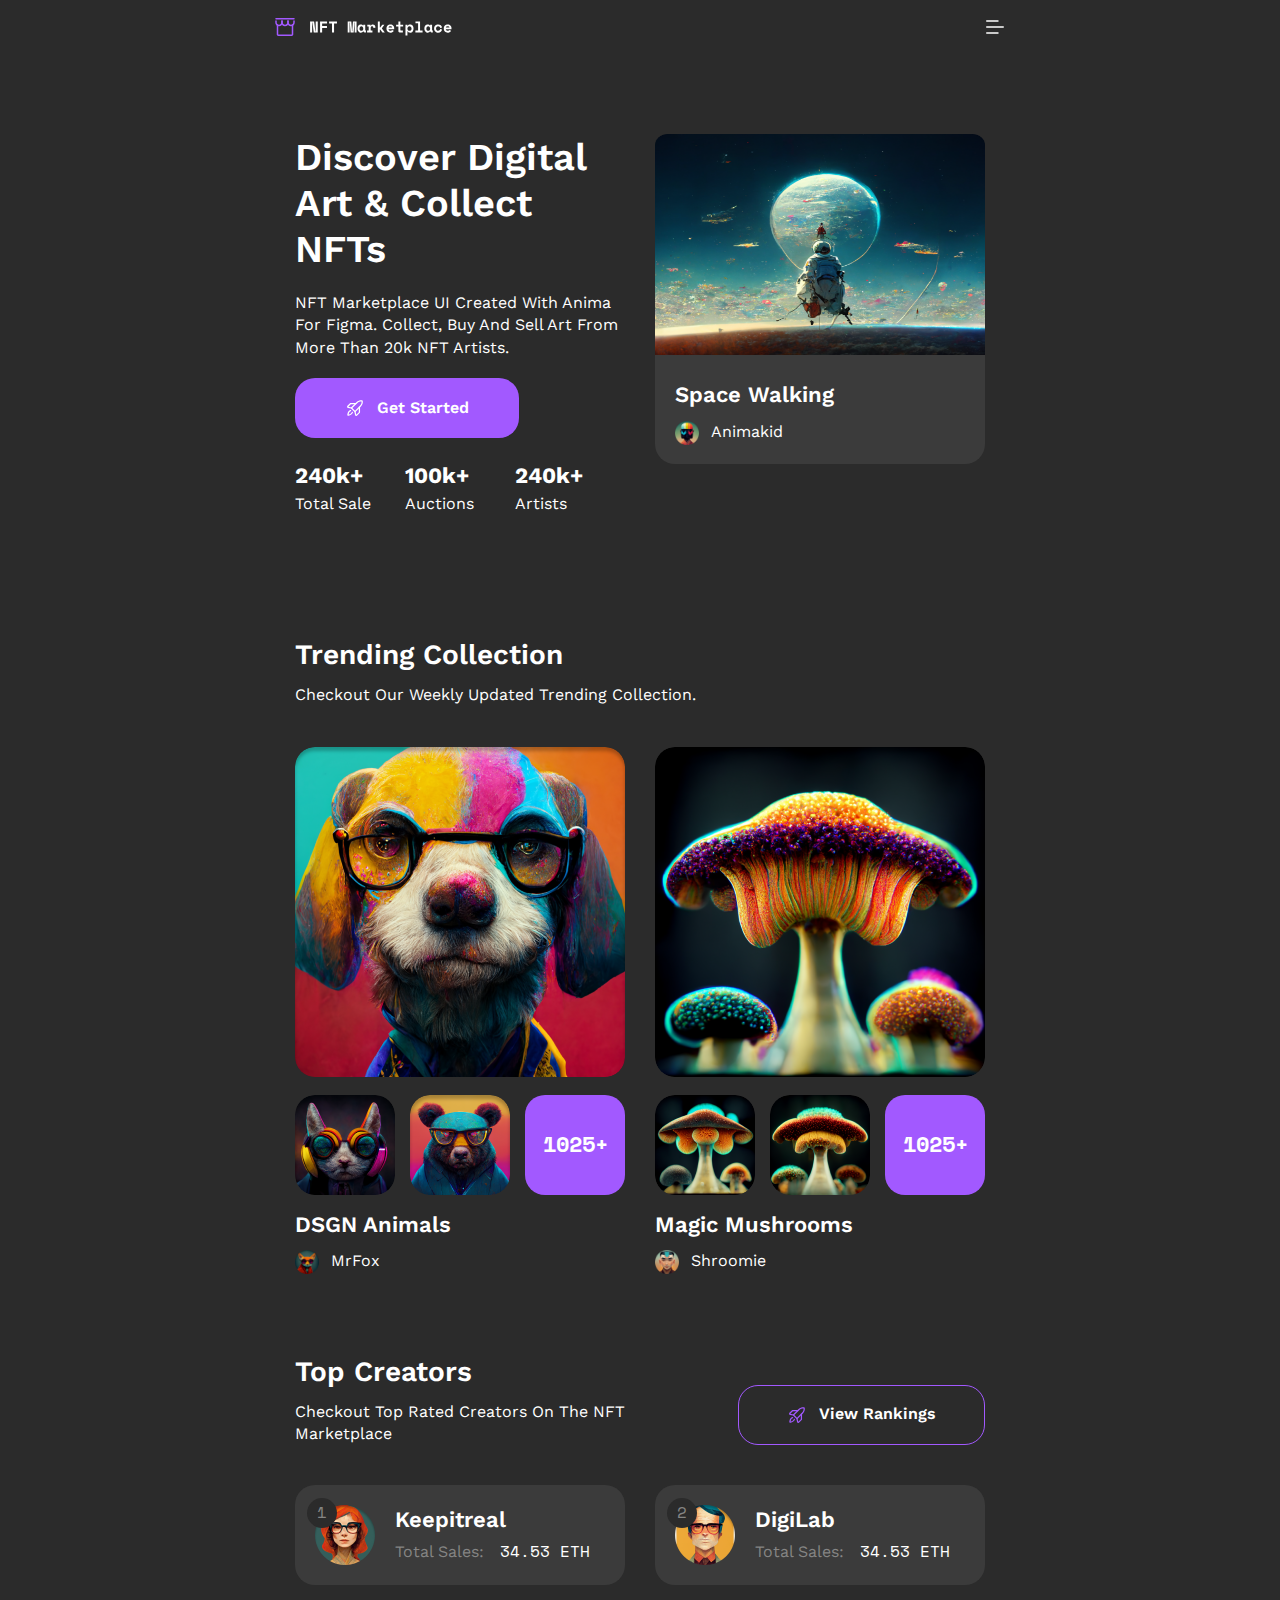
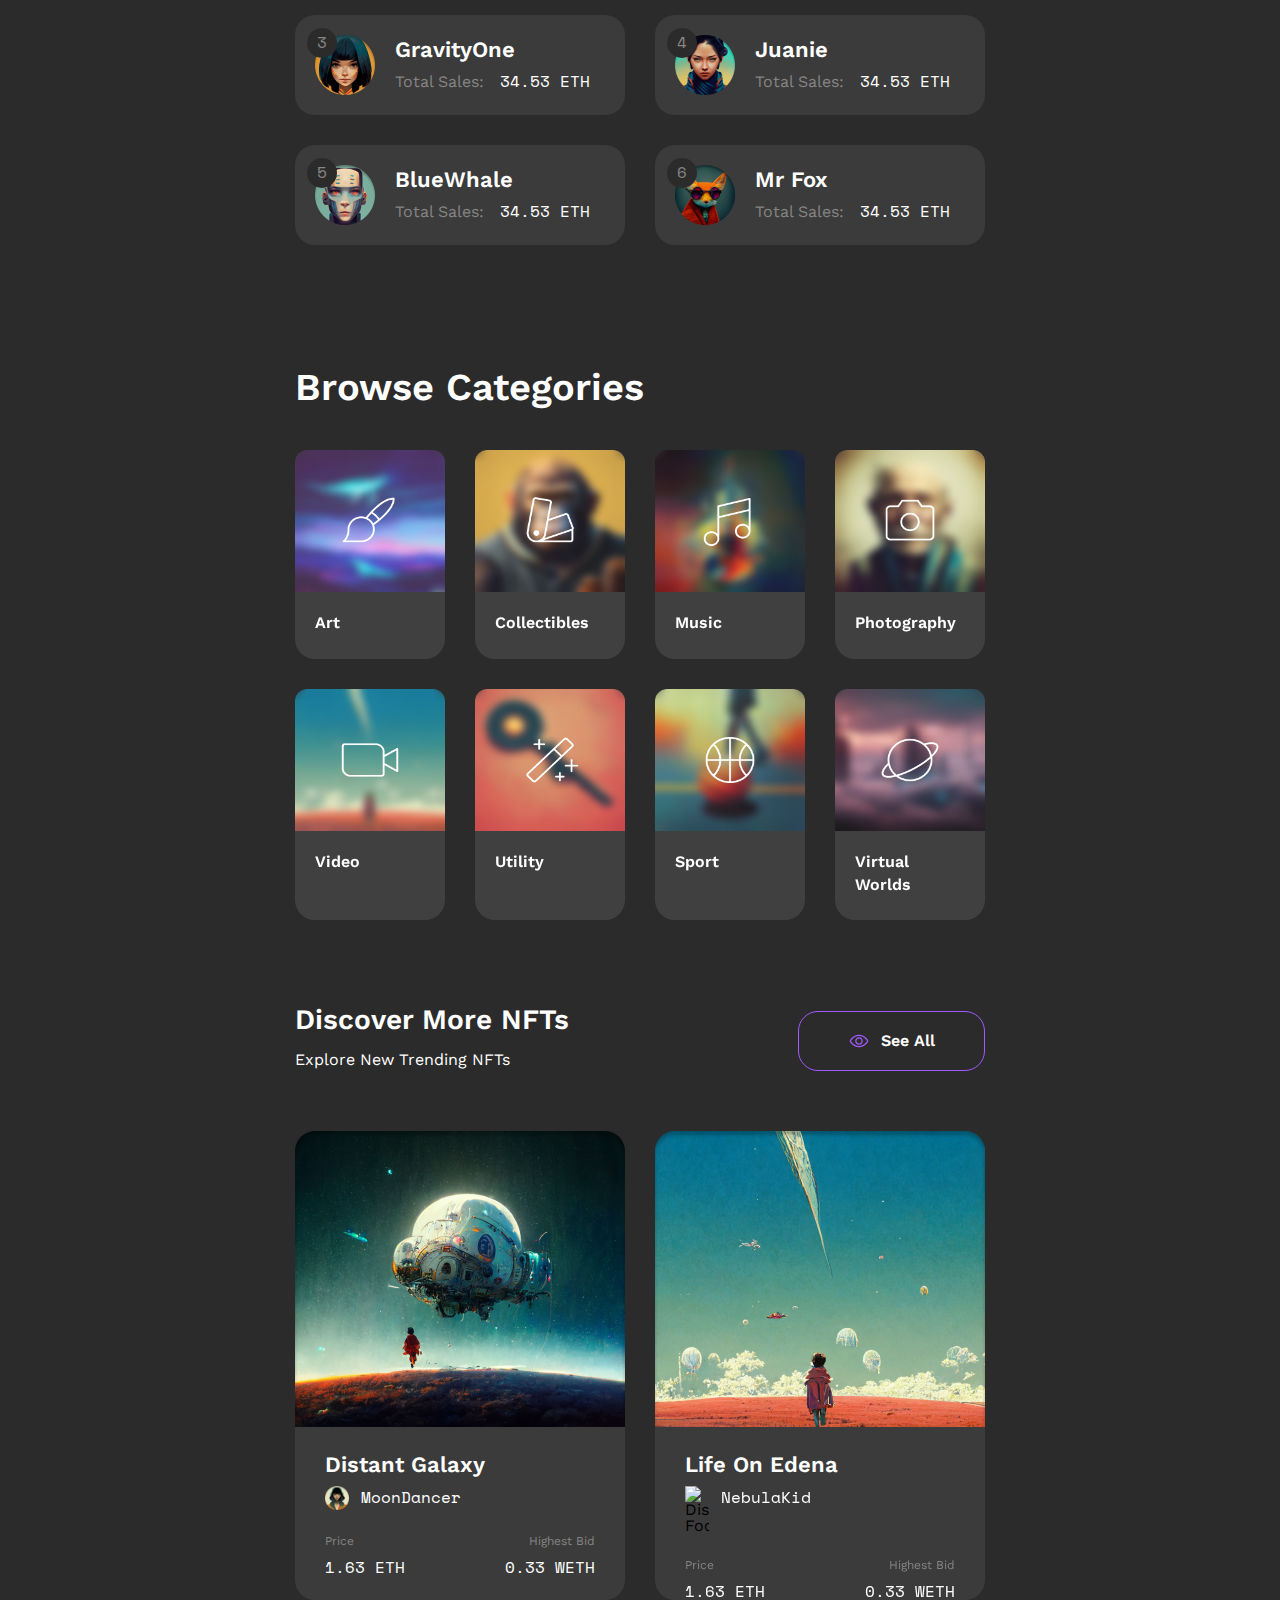
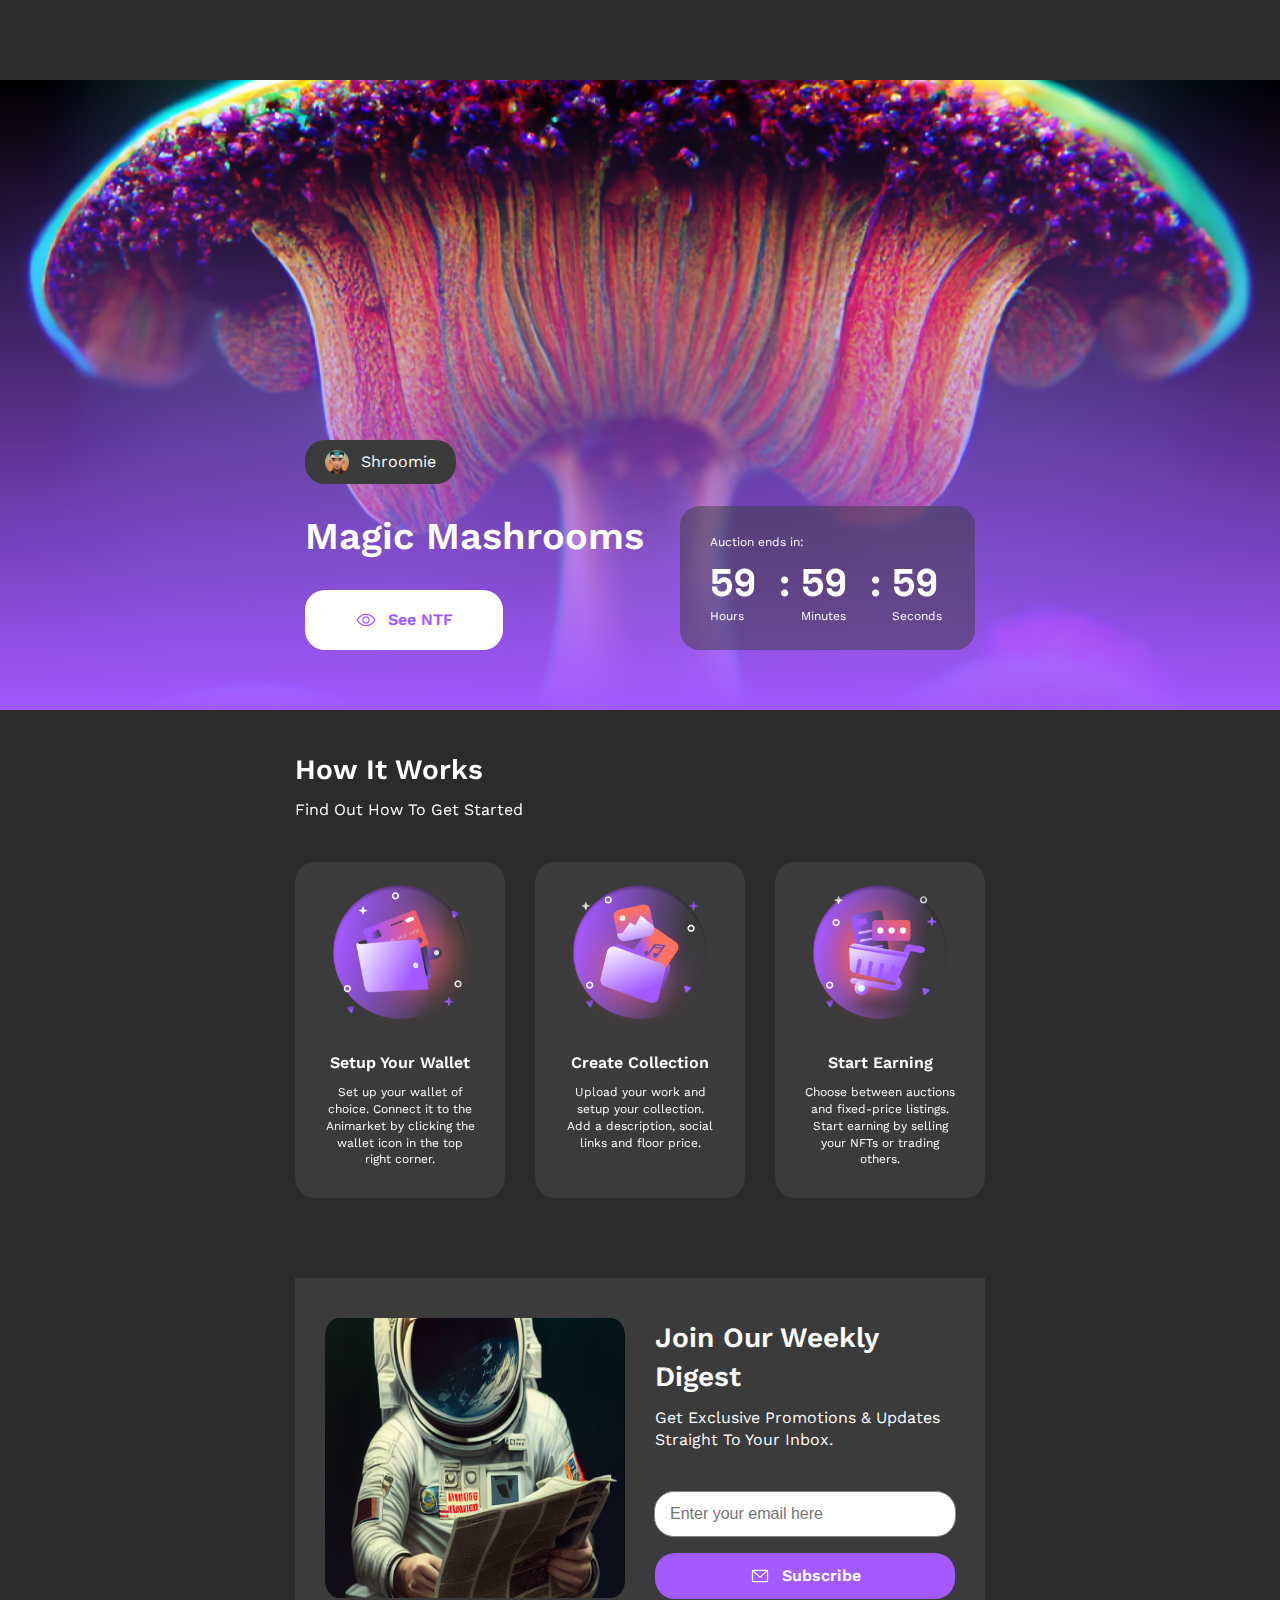
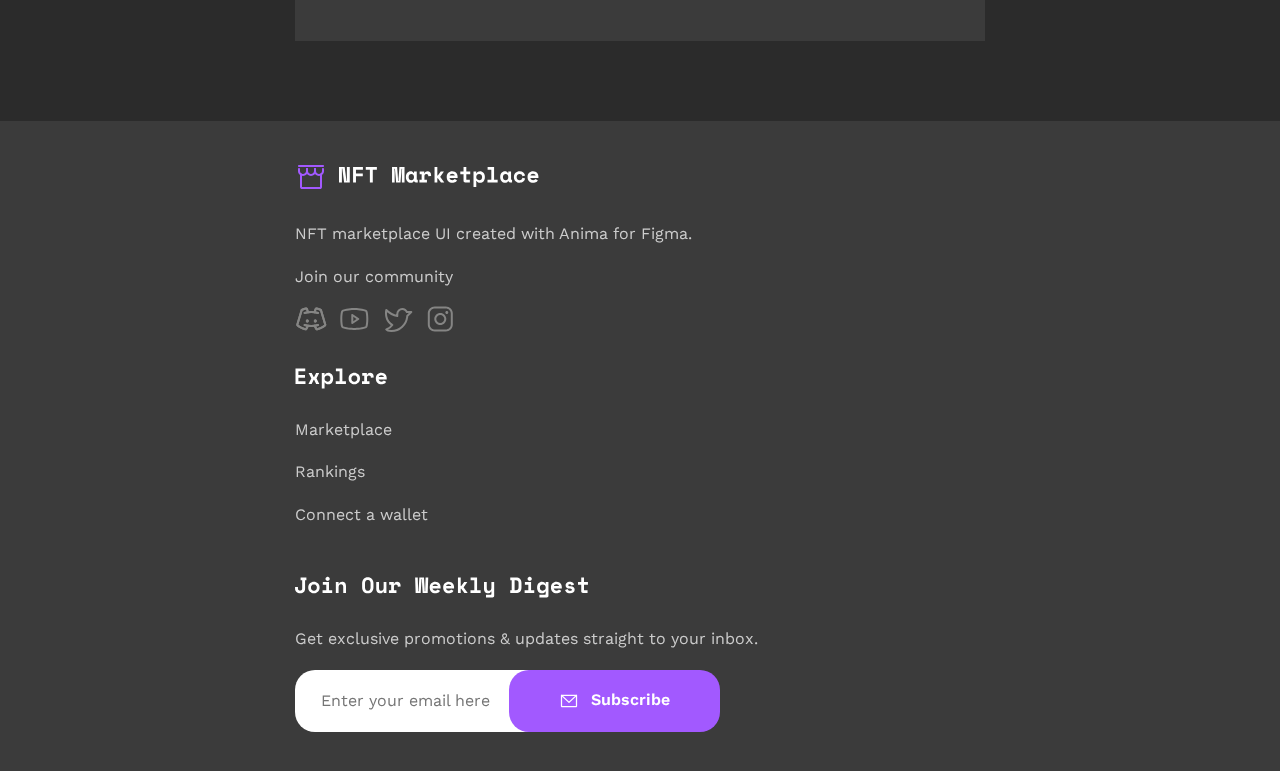
==== index.html @ 59a6b204 "add join section toast" ====
<!DOCTYPE html>
<html lang="en">
  <head>
    <meta charset="UTF-8" />
    <meta http-equiv="X-UA-Compatible" content="IE=edge" />
    <meta name="viewport" content="width=device-width, initial-scale=1.0" />
    <link rel="preconnect" href="https://fonts.googleapis.com" />
    <link rel="preconnect" href="https://fonts.gstatic.com" crossorigin />
    <link
      href="https://fonts.googleapis.com/css2?family=Space+Mono:ital,wght@0,400;0,700;1,400;1,700&family=Work+Sans:ital,wght@0,100;0,200;0,300;0,400;0,500;0,600;0,700;0,800;0,900;1,100;1,200;1,300;1,400;1,500;1,600;1,700;1,800;1,900&display=swap"
      rel="stylesheet"
    />
    <link rel="stylesheet" href="./css/style.css" />
    <title>Document</title>
  </head>
  <body>
    <header class="navbar">
      <div class="container navbar_container">
        <div class="navbar_left">
          <img
            src="./assests/icons/navbar_logo.svg"
            class="navbar_logo"
            alt="Navbar Logo"
          />
          <img
            src="./assests/icons/navbar_logo_words.svg"
            alt="Navbar Logo Words"
            class="navbar_logo_words"
          />
        </div>
        <div class="navbar_right">
          <a href="./marketplace.html">Marketplace</a>
          <a href="./rankings.html">Rankings</a>
          <a href="#">Connect a wallet</a>
          <button class="filled_button" id="registerButton">
            <img
              src="./assests/icons/navbar_button_icon.svg"
              alt="Navbar Button Icon"
            />
            Sign Up
          </button>
          <img
            src="./assests/icons/hamburger_menu.svg"
            alt="Hamburger Menu"
            id="hamburgerMenu"
          />
        </div>
        <div class="sidebar">
          <div class="link_sidebar">
            <img
              src="./assests/icons/sidebar_icons/delete.svg"
              alt="Delete"
              id="deleteImage"
            />
            <a href="./marketplace.html">
              <img
                src="./assests/icons/sidebar_icons/marketplace.svg"
                alt="Sidebar icon"
              />
              <span>Marketplace</span></a
            >
            <a href="./rankings.html">
              <img
                src="./assests/icons/sidebar_icons/rankings.svg"
                alt="Sidebar icon"
              />
              <span>Rankings</span></a
            >
            <a href="#">
              <img
                src="./assests/icons/sidebar_icons/wallet.svg"
                alt="Sidebar icon"
              />
              <span>Connect a wallet</span></a
            >
            <img
              class="lastimage"
              src="./assests/icons/sidebar_icons/button.svg"
              alt="Button icon"
              id="registerPageImage"
            />
            <button class="filled_button" id="registerButton">
              <img
                src="./assests/icons/navbar_button_icon.svg"
                alt="Navbar Button Icon"
              />
              Sign Up
            </button>
          </div>
        </div>
      </div>
    </header>
    <section class="info">
      <div class="container info_container">
        <div class="info_left">
          <h1>Discover digital art & Collect NFTs</h1>
          <p>
            NFT marketplace UI created with Anima for Figma. Collect, buy and
            sell art from more than 20k NFT artists.
          </p>
          <button class="filled_button">
            <img
              src="./assests/icons/info_button_icon.svg"
              alt="Info Button Icon"
            />
            Get Started
          </button>
          <div class="ratings">
            <div class="rating">
              <h4>240k+</h4>
              <p>Total Sale</p>
            </div>
            <div class="rating">
              <h4>100k+</h4>
              <p>Auctions</p>
            </div>
            <div class="rating">
              <h4>240k+</h4>
              <p>Artists</p>
            </div>
          </div>
        </div>
        <div class="info_right">
          <img src="./assests/images/info_image.png" alt="Info image" />
          <div class="blur">
            <h5>Space Walking</h5>
            <div class="blur_words">
              <img
                src="./assests/images/avatars/Avatar14.png"
                style="width: 24px"
                alt="Info Blur Image"
              />
              <p>Animakid</p>
            </div>
          </div>
        </div>
        <div class="info_mobile_media">
          <h1>Discover digital art & Collect NFTs</h1>
          <p>
            NFT marketplace UI created with Anima for Figma. Collect, buy and
            sell art from more than 20k NFT artists.
          </p>
          <div class="info_picture">
            <img src="./assests/images/info_image.png" alt="Info image" />
            <div class="blur_mobile">
              <h5>Space Walking</h5>
              <div class="blur_mobile_words">
                <img
                  src="./assests/icons/info_icon.svg"
                  alt="Info Blur Image"
                />
                <p>Animakid</p>
              </div>
            </div>
          </div>
          <button>
            <img
              src="./assests/icons/info_button_icon.svg"
              alt="Info Button Icon"
            />
            Get Started
          </button>
          <div class="ratings">
            <div class="rating" style="margin-right: 30px">
              <h4>240k+</h4>
              <p>Total Sale</p>
            </div>
            <div class="rating" style="margin-right: 30px">
              <h4>100k+</h4>
              <p>Auctions</p>
            </div>
            <div class="rating">
              <h4>240k+</h4>
              <p>Artists</p>
            </div>
          </div>
        </div>
      </div>
    </section>
    <section class="collection">
      <div class="container collection_container">
        <h3>Trending Collection</h3>
        <p>Checkout our weekly updated trending collection.</p>
        <div class="cards">
          <div class="card">
            <img
              src="./assests/images/collection/dog_main.png"
              alt="Collection Dog"
            />
            <div class="images">
              <img
                src="./assests/images/collection/mouse.png"
                alt="Collection Mouse"
              />
              <img
                src="./assests/images/collection/bear.png"
                alt="Collection Bear"
              />
              <div class="number"><h5>1025+</h5></div>
            </div>
            <h5>DSGN Animals</h5>
            <div class="collection_footer">
              <img
                src="./assests/images/avatars/Avatar6.png"
                alt="Collection Footer Image"
              />
              <p>MrFox</p>
            </div>
          </div>
          <div class="card hide">
            <img
              src="./assests/images/collection/mushroom_main.png"
              alt="Collection Mushroom"
            />
            <div class="images">
              <img
                src="./assests/images/collection/mushroom_left.png"
                alt="Mushroom Left"
              />
              <img
                src="./assests/images/collection/mushroom_right.png"
                alt="Mushroom Right"
              />
              <div class="number"><h5>1025+</h5></div>
            </div>
            <h5>Magic Mushrooms</h5>
            <div class="collection_footer">
              <img
                src="./assests/images/avatars/Avatar7.png"
                alt="Collection Footer Image"
              />
              <p>Shroomie</p>
            </div>
          </div>
          <div class="card hidden">
            <img
              src="./assests/images/collection/robot_main.png"
              alt="Collection Robot"
            />
            <div class="images">
              <img
                src="./assests/images/collection/robot_left.png"
                alt="Collection Robot"
              />
              <img
                src="./assests/images/collection/robot_right.png"
                alt="Collection Robot"
              />
              <div class="number"><h5>1025+</h5></div>
            </div>
            <h5>Disco Machines</h5>
            <div class="collection_footer">
              <img
                src="./assests/images/avatars/avatar12.png"
                alt="Collection Footer Image"
              />
              <p>BeKind2Robots</p>
            </div>
          </div>
        </div>
      </div>
    </section>
    <section class="creators">
      <div class="container creators_container">
        <div class="left_right">
          <div class="creators_left">
            <h3>Top creators</h3>
            <p>Checkout Top Rated Creators on the NFT Marketplace</p>
          </div>
          <div class="creators_right">
            <button class="empty_button" id="rankingButton">
              <img
                src="./assests/icons/creators_button.svg"
                alt="Creators Button"
              />
              View Rankings
            </button>
          </div>
        </div>
        <div class="creator_cards hidden">
          <div class="creator_card">
            <div class="creator_card_top">
              <div class="creator_number"><span>1</span></div>
              <img src="./assests/images/avatars/Avatar1.png" alt="Creator" />
            </div>
            <div class="creator_card_bottom">
              <h5>Keepitreal</h5>
              <p><span>Total Sales:</span>34.53 ETH</p>
            </div>
          </div>
          <div class="creator_card">
            <div class="creator_card_top">
              <div class="creator_number"><span>2</span></div>
              <img src="./assests/images/avatars/Avatar2.png" alt="Creator" />
            </div>
            <div class="creator_card_bottom">
              <h5>DigiLab</h5>
              <p><span>Total Sales:</span>34.53 ETH</p>
            </div>
          </div>
          <div class="creator_card">
            <div class="creator_card_top">
              <div class="creator_number"><span>3</span></div>
              <img src="./assests/images/avatars/Avatar3.png" alt="Creator" />
            </div>
            <div class="creator_card_bottom">
              <h5>GravityOne</h5>
              <p><span>Total Sales:</span>34.53 ETH</p>
            </div>
          </div>
          <div class="creator_card">
            <div class="creator_card_top">
              <div class="creator_number"><span>4</span></div>
              <img src="./assests/images/avatars/Avatar4.png" alt="Creator" />
            </div>
            <div class="creator_card_bottom">
              <h5>Juanie</h5>
              <p><span>Total Sales:</span>34.53 ETH</p>
            </div>
          </div>
          <div class="creator_card">
            <div class="creator_card_top">
              <div class="creator_number"><span>5</span></div>
              <img src="./assests/images/avatars/Avatar5.png" alt="Creator" />
            </div>
            <div class="creator_card_bottom">
              <h5>BlueWhale</h5>
              <p><span>Total Sales:</span>34.53 ETH</p>
            </div>
          </div>
          <div class="creator_card">
            <div class="creator_card_top">
              <div class="creator_number"><span>6</span></div>
              <img src="./assests/images/avatars/Avatar6.png" alt="Creator" />
            </div>
            <div class="creator_card_bottom">
              <h5>Mr Fox</h5>
              <p><span>Total Sales:</span>34.53 ETH</p>
            </div>
          </div>
          <div class="creator_card">
            <div class="creator_card_top">
              <div class="creator_number"><span>7</span></div>
              <img src="./assests/images/avatars/Avatar7.png" alt="Creator" />
            </div>
            <div class="creator_card_bottom">
              <h5>Shroomie</h5>
              <p><span>Total Sales:</span>34.53 ETH</p>
            </div>
          </div>
          <div class="creator_card">
            <div class="creator_card_top">
              <div class="creator_number"><span>8</span></div>
              <img src="./assests/images/avatars/Avatar8.png" alt="Creator" />
            </div>
            <div class="creator_card_bottom">
              <h5>Robotica</h5>
              <p><span>Total Sales:</span>34.53 ETH</p>
            </div>
          </div>
          <div class="creator_card">
            <div class="creator_card_top">
              <div class="creator_number"><span>9</span></div>
              <img src="./assests/images/avatars/Avatar9.png" alt="Creator" />
            </div>
            <div class="creator_card_bottom">
              <h5>RustyRobot</h5>
              <p><span>Total Sales:</span>34.53 ETH</p>
            </div>
          </div>
          <div class="creator_card">
            <div class="creator_card_top">
              <div class="creator_number"><span class="add">10</span></div>
              <img src="./assests/images/avatars/Avatar14.png" alt="Creator" />
            </div>
            <div class="creator_card_bottom">
              <h5>AnimaKid</h5>
              <p><span>Total Sales:</span>34.53 ETH</p>
            </div>
          </div>
          <div class="creator_card">
            <div class="creator_card_top">
              <div class="creator_number"><span class="add">11</span></div>
              <img src="./assests/images/avatars/Avatar15.png" alt="Creator" />
            </div>
            <div class="creator_card_bottom">
              <h5>Dotgu</h5>
              <p><span>Total Sales:</span>34.53 ETH</p>
            </div>
          </div>
          <div class="creator_card">
            <div class="creator_card_top">
              <div class="creator_number"><span class="add">12</span></div>
              <img src="./assests/images/avatars/Avatar17.png" alt="Creator" />
            </div>
            <div class="creator_card_bottom">
              <h5>Ghiblier</h5>
              <p><span>Total Sales:</span>34.53 ETH</p>
            </div>
          </div>
        </div>
        <div class="creator_cards_media">
          <div class="creator_card_media">
            <div class="creator_card_left_media">
              <div class="creator_number"><span>1</span></div>
              <img src="./assests/images/avatars/Avatar1.png" alt="Creator" />
            </div>
            <div class="creator_card_right_media">
              <h5>Keepitreal</h5>
              <p><span>Total Sales:</span>34.53 ETH</p>
            </div>
          </div>
          <div class="creator_card_media">
            <div class="creator_card_left_media">
              <div class="creator_number"><span>2</span></div>
              <img src="./assests/images/avatars/Avatar2.png" alt="Creator" />
            </div>
            <div class="creator_card_right_media">
              <h5>DigiLab</h5>
              <p><span>Total Sales:</span>34.53 ETH</p>
            </div>
          </div>
          <div class="creator_card_media">
            <div class="creator_card_left_media">
              <div class="creator_number"><span>3</span></div>
              <img src="./assests/images/avatars/Avatar3.png" alt="Creator" />
            </div>
            <div class="creator_card_right_media">
              <h5>GravityOne</h5>
              <p><span>Total Sales:</span>34.53 ETH</p>
            </div>
          </div>
          <div class="creator_card_media">
            <div class="creator_card_left_media">
              <div class="creator_number"><span>4</span></div>
              <img src="./assests/images/avatars/Avatar4.png" alt="Creator" />
            </div>
            <div class="creator_card_right_media">
              <h5>Juanie</h5>
              <p><span>Total Sales:</span>34.53 ETH</p>
            </div>
          </div>
          <div class="creator_card_media">
            <div class="creator_card_left_media">
              <div class="creator_number"><span>5</span></div>
              <img src="./assests/images/avatars/Avatar5.png" alt="Creator" />
            </div>
            <div class="creator_card_right_media">
              <h5>BlueWhale</h5>
              <p><span>Total Sales:</span>34.53 ETH</p>
            </div>
          </div>
          <div class="creator_card_media">
            <div class="creator_card_left_media">
              <div class="creator_number"><span>6</span></div>
              <img src="./assests/images/avatars/Avatar6.png" alt="Creator" />
            </div>
            <div class="creator_card_right_media">
              <h5>Mr Fox</h5>
              <p><span>Total Sales:</span>34.53 ETH</p>
            </div>
          </div>
        </div>
        <div class="mobile_button">
          <button>
            <img
              src="./assests/icons/creators_button.svg"
              alt="Creators Button"
            />
            View Rankings
          </button>
        </div>
      </div>
    </section>
    <section class="categories">
      <div class="container categories_container">
        <h3>Browse Categories</h3>
        <div class="categories_cards">
          <div class="categories_card top_card">
            <div class="categories_image">
              <img
                src="./assests/images/categories/art.png"
                alt="Categories Card"
              />
            </div>
            <div class="categories_footer">
              <span>Art</span>
            </div>
          </div>
          <div class="categories_card top_card">
            <div class="categories_image">
              <img
                src="./assests/images/categories/collectible.png"
                alt="Categories Card"
              />
            </div>
            <div class="categories_footer">
              <span>Collectibles</span>
            </div>
          </div>
          <div class="categories_card top_card">
            <div class="categories_image">
              <img
                src="./assests/images/categories/music.png"
                alt="Categories Card"
              />
            </div>
            <div class="categories_footer">
              <span>Music</span>
            </div>
          </div>
          <div class="categories_card top_card">
            <div class="categories_image">
              <img
                src="./assests/images/categories/camera.png"
                alt="Categories Card"
              />
            </div>
            <div class="categories_footer">
              <span>Photography</span>
            </div>
          </div>
          <div class="categories_card">
            <div class="categories_image">
              <img
                src="./assests/images/categories/video.png"
                alt="Categories Card"
              />
            </div>
            <div class="categories_footer">
              <span>Video</span>
            </div>
          </div>
          <div class="categories_card">
            <div class="categories_image">
              <img
                src="./assests/images/categories/utility.png"
                alt="Categories Card"
              />
            </div>
            <div class="categories_footer">
              <span>Utility</span>
            </div>
          </div>
          <div class="categories_card">
            <div class="categories_image">
              <img
                src="./assests/images/categories/sport.png"
                alt="Categories Card"
              />
            </div>
            <div class="categories_footer">
              <span>Sport</span>
            </div>
          </div>
          <div class="categories_card">
            <div class="categories_image">
              <img
                src="./assests/images/categories/virtual.png"
                alt="Categories Card"
              />
            </div>
            <div class="categories_footer">
              <span>Virtual Worlds</span>
            </div>
          </div>
        </div>
      </div>
    </section>
    <section class="discover">
      <div class="container discover_container">
        <div class="left_and_right">
          <div class="discover_left">
            <h3>Discover More NFTs</h3>
            <p>Explore new trending NFTs</p>
          </div>
          <div class="discover_right">
            <button class="empty_button" id="seeAllButton">
              <img
                src="./assests/icons/discover_button_icon.svg"
                alt="Discover Button Icon"
              />See All
            </button>
          </div>
        </div>
        <div class="discover_cards">
          <div class="discover_card">
            <div class="discover_top">
              <img
                src="./assests/images/discover/galaxy.png"
                alt="Discover First Image"
              />
            </div>
            <div class="discover_bottom">
              <h5>Distant Galaxy</h5>
              <div class="discover_footer">
                <img
                  src="./assests/images/avatars/avatar16.png"
                  alt="Discover Footer"
                />
                <p>MoonDancer</p>
              </div>
              <div class="discover_info">
                <div class="left_info">
                  <p>Price</p>
                  <p>1.63 ETH</p>
                </div>
                <div class="right_info">
                  <p>Highest Bid</p>
                  <p>0.33 wETH</p>
                </div>
              </div>
            </div>
          </div>
          <div class="discover_card">
            <div class="discover_top">
              <img
                src="./assests/images/discover/distance.png"
                alt="Discover First Image"
              />
            </div>
            <div class="discover_bottom">
              <h5>Life On Edena</h5>
              <div class="discover_footer">
                <img
                  src="./assests/images/avatars/avatar10.png"
                  alt="Discover Footer"
                />
                <p>NebulaKid</p>
              </div>
              <div class="discover_info">
                <div class="left_info">
                  <p>Price</p>
                  <p>1.63 ETH</p>
                </div>
                <div class="right_info">
                  <p>Highest Bid</p>
                  <p>0.33 wETH</p>
                </div>
              </div>
            </div>
          </div>
          <div class="discover_card hiddenCard">
            <div class="discover_top">
              <img
                src="./assests/images/discover/astro.png"
                alt="Discover First Image"
              />
            </div>
            <div class="discover_bottom">
              <h5>AstroFiction</h5>
              <div class="discover_footer">
                <img
                  src="./assests/images/avatars/avatar15.png"
                  alt="Discover Footer"
                />
                <p>SpaceOne</p>
              </div>
              <div class="discover_info">
                <div class="left_info">
                  <p>Price</p>
                  <p>1.63 ETH</p>
                </div>
                <div class="right_info">
                  <p>Highest Bid</p>
                  <p>0.33 wETH</p>
                </div>
              </div>
            </div>
          </div>
          <div class="mobile_button">
            <button>
              <img
                src="./assests/icons/discover_button_icon.svg"
                alt="Discover Button Icon"
              />See All
            </button>
          </div>
        </div>
      </div>
    </section>
    <section class="mushroom">
      <div class="container mushroom_container">
        <div class="mushroom_left">
          <div class="tag">
            <img src="./assests/images/avatars/Avatar7.png" alt="Avatar" />
            <p>Shroomie</p>
          </div>
          <h3>Magic Mashrooms</h3>
          <button class="filled_button hide">
            <img
              src="./assests/icons/mushroom_button_icon.svg"
              alt="Mushroom Button"
            />
            See NTF
          </button>
        </div>
        <div class="mushroom_right">
          <div class="clock">
            <p>Auction ends in:</p>
            <div class="time">
              <div class="time_general">
                <h3>59</h3>
                <p>Hours</p>
              </div>
              <div class="time_point"><h3>:</h3></div>
              <div class="time_general">
                <h3>59</h3>
                <p>Minutes</p>
              </div>
              <div class="time_point"><h3>:</h3></div>
              <div class="time_general">
                <h3>59</h3>
                <p>Seconds</p>
              </div>
            </div>
          </div>
          <button class="filled_button hidden">
            <img
              src="./assests/icons/mushroom_button_icon.svg"
              alt="Mushroom Button"
            />
            See NTF
          </button>
        </div>
      </div>
    </section>
    <section class="work">
      <div class="container work_container">
        <h3>How it works</h3>
        <p>Find out how to get started</p>
        <div class="work_cards">
          <div class="work_card">
            <img src="./assests/images/work/Icon.png" alt="Works" />
            <div class="words">
              <h5>Setup Your wallet</h5>
              <p>
                Set up your wallet of choice. Connect it to the Animarket by
                clicking the wallet icon in the top right corner.
              </p>
            </div>
          </div>
          <div class="work_card">
            <img src="./assests/images/work/Icon (1).png" alt="Works" />
            <div class="words">
              <h5>Create Collection</h5>
              <p>
                Upload your work and setup your collection. Add a description,
                social links and floor price.
              </p>
            </div>
          </div>
          <div class="work_card">
            <img src="./assests/images/work/Icon (2).png" alt="Works" />
            <div class="words">
              <h5>Start Earning</h5>
              <p>
                Choose between auctions and fixed-price listings. Start earning
                by selling your NFTs or trading others.
              </p>
            </div>
          </div>
        </div>
      </div>
    </section>
    <section class="join">
      <div class="container join_container">
        <div class="join_left">
          <img src="./assests/images/join_photo.png" alt="Join Photo" />
        </div>
        <div class="join_right">
          <h3>Join our weekly digest</h3>
          <p>Get exclusive promotions & updates straight to your inbox.</p>
          <div class="inputs">
            <input
              type="text"
              placeholder="Enter your email here"
              class="email_input"/>
            <button class="filled_button" class="email_button" id="buttonToast">
              <img src="./assests/icons/join_button.svg" alt="Button Image" />
              Subscribe
            </button>
          </div>
          <div class="toast"></div>
        </div>
      </div>
    </section>
    <footer>
      <div class="container footer_container">
        <div class="footer_left">
          <div class="top">
            <img src="./assests/icons/navbar_logo.svg" alt="Footer Logo" />
            <img
              src="./assests/icons/navbar_logo_words.svg"
              alt="Footer Logo"
            />
          </div>
          <p>NFT marketplace UI created with Anima for Figma.</p>
          <p style="margin-bottom: 15px">Join our community</p>
          <div class="social_media">
            <a href="#" target="_blank">
              <img src="./assests/icons/footer_icons/game.svg" alt="Footer" />
            </a>
            <a href="#" target="_blank">
              <img
                src="./assests/icons/footer_icons/youtube.svg"
                alt="Footer"
              />
            </a>
            <a href="#" target="_blank">
              <img
                src="./assests/icons/footer_icons/twitter.svg"
                alt="Footer"
              />
            </a>
            <a href="#" target="_blank">
              <img
                src="./assests/icons/footer_icons/instagram.svg"
                alt="Footer"
              />
            </a>
          </div>
        </div>
        <div class="footer_middle">
          <img
            src="./assests/icons/footer_icons/footer_word_icon.svg"
            alt="Footer"
          />
          <a href="./marketplace.html">Marketplace</a>
          <a href="./rankings.html">Rankings</a>
          <a href="#">Connect a wallet</a>
        </div>
        <div class="footer_right">
          <img
            src="./assests/icons/footer_icons/footer_word_last_icon.svg"
            alt="Footer"
          />
          <p>Get exclusive promotions & updates straight to your inbox.</p>
          <div class="inputs">
            <input type="text" placeholder="Enter your email here" />
            <button class="filled_button">
              <img src="./assests/icons/join_button.svg" alt="Button Image" />
              Subscribe
            </button>
          </div>
        </div>
      </div>
    </footer>
    <script src="./index.js"></script>
  </body>
</html>
---- css/style.css ----
html,
body,
div,
span,
applet,
object,
iframe,
h1,
h2,
h3,
h4,
h5,
h6,
p,
blockquote,
pre,
a,
abbr,
acronym,
address,
big,
cite,
code,
del,
dfn,
em,
img,
ins,
kbd,
q,
s,
samp,
small,
strike,
strong,
sub,
sup,
tt,
var,
b,
u,
i,
center,
dl,
dt,
dd,
ol,
ul,
li,
fieldset,
form,
label,
legend,
table,
caption,
tbody,
tfoot,
thead,
tr,
th,
td,
article,
aside,
canvas,
details,
embed,
figure,
figcaption,
footer,
header,
hgroup,
menu,
nav,
output,
ruby,
section,
summary,
time,
mark,
audio,
video {
  margin: 0;
  padding: 0;
  border: 0;
  font-size: 100%;
  font: inherit;
  vertical-align: baseline;
  -webkit-box-sizing: border-box;
          box-sizing: border-box;
}

article,
aside,
details,
figcaption,
figure,
footer,
header,
hgroup,
menu,
nav,
section {
  display: block;
}

body {
  line-height: 1;
}

ol,
ul {
  list-style: none;
}

blockquote,
q {
  quotes: none;
}

blockquote:before,
blockquote:after,
q:before,
q:after {
  content: "";
  content: none;
}

table {
  border-collapse: collapse;
  border-spacing: 0;
}

body {
  font-family: "Work Sans", sans-serif;
}

.filled_button {
  display: -webkit-box;
  display: -ms-flexbox;
  display: flex;
  -webkit-box-orient: horizontal;
  -webkit-box-direction: normal;
      -ms-flex-direction: row;
          flex-direction: row;
  -webkit-box-pack: center;
      -ms-flex-pack: center;
          justify-content: center;
  -webkit-box-align: center;
      -ms-flex-align: center;
          align-items: center;
  gap: 12px;
  width: 224px;
  height: 60px;
  background: #a259ff;
  font-family: "Work Sans";
  border-radius: 20px;
  border: 1px solid transparent;
  color: #fff;
  font-style: normal;
  font-weight: 600;
  font-size: 16px;
  line-height: 140%;
  text-align: center;
  cursor: pointer;
  -webkit-transition: 0.5s;
  transition: 0.5s;
}

.empty_button {
  display: -webkit-box;
  display: -ms-flexbox;
  display: flex;
  -webkit-box-orient: horizontal;
  -webkit-box-direction: normal;
      -ms-flex-direction: row;
          flex-direction: row;
  -webkit-box-pack: center;
      -ms-flex-pack: center;
          justify-content: center;
  -webkit-box-align: center;
      -ms-flex-align: center;
          align-items: center;
  gap: 12px;
  border: 1px solid #a259ff;
  border-radius: 20px;
  background-color: transparent;
  font-family: "Work Sans";
  font-style: normal;
  font-weight: 600;
  font-size: 16px;
  line-height: 140%;
  text-align: center;
  color: #fff;
  cursor: pointer;
  -webkit-transition: 0.5s;
  transition: 0.5s;
}

button:hover {
  -webkit-transform: scale(0.95);
          transform: scale(0.95);
}

.register_input {
  display: -webkit-box;
  display: -ms-flexbox;
  display: flex;
  -webkit-box-orient: horizontal;
  -webkit-box-direction: normal;
      -ms-flex-direction: row;
          flex-direction: row;
  -webkit-box-align: center;
      -ms-flex-align: center;
          align-items: center;
  padding: 16px 45px;
  gap: 12px;
  width: 240px;
  height: 12px;
  background: #fff;
  border-radius: 20px;
  font-weight: 400;
  font-size: 16px;
  line-height: 140%;
  color: #2b2b2b;
  border: 1px solid transparent;
}

input:focus {
  outline: none;
}

.navbar {
  width: 100%;
  height: 100px;
  background-color: #2b2b2b;
}
.navbar .container {
  width: 1280px;
  margin: auto;
  position: relative;
}
.navbar .navbar_container {
  display: -webkit-box;
  display: -ms-flexbox;
  display: flex;
  -webkit-box-pack: justify;
      -ms-flex-pack: justify;
          justify-content: space-between;
  -webkit-box-align: center;
      -ms-flex-align: center;
          align-items: center;
  padding: 20px 50px;
}
.navbar .navbar_container .navbar_left {
  display: -webkit-box;
  display: -ms-flexbox;
  display: flex;
  -webkit-box-align: center;
      -ms-flex-align: center;
          align-items: center;
  height: 32px;
  cursor: pointer;
}
.navbar .navbar_container .navbar_left .navbar_logo {
  width: 32px;
  height: 32px;
}
.navbar .navbar_container .navbar_left .navbar_logo_words {
  margin-left: 12px;
  margin-top: 8.6px;
  margin-bottom: 3.6px;
  width: 199.41px;
  height: 19.8px;
}
.navbar .navbar_container .navbar_right {
  display: -webkit-box;
  display: -ms-flexbox;
  display: flex;
  -webkit-box-orient: horizontal;
  -webkit-box-direction: normal;
      -ms-flex-direction: row;
          flex-direction: row;
  -webkit-box-pack: end;
      -ms-flex-pack: end;
          justify-content: flex-end;
  -webkit-box-align: center;
      -ms-flex-align: center;
          align-items: center;
  gap: 10px;
}
.navbar .navbar_container .navbar_right > a {
  font-style: normal;
  font-weight: 600;
  font-size: 16px;
  line-height: 140%;
  text-align: center;
  color: #fff;
  text-decoration: none;
  padding: 20px;
  -webkit-transition: 0.5s;
  transition: 0.5s;
}
.navbar .navbar_container .navbar_right > a:hover {
  -webkit-transform: scale(1.05);
          transform: scale(1.05);
}
.navbar .navbar_container .navbar_right > button {
  width: 152px;
  height: 60px;
}
.navbar .navbar_container .navbar_right > img {
  display: none;
  cursor: pointer;
}

.sidebar {
  width: 0px;
  position: absolute;
  -webkit-transition: 0.5s;
  transition: 0.5s;
}
.sidebar .link_sidebar {
  display: none;
}

@media screen and (max-width: 1280px) {
  .sidebar {
    width: 0px;
    display: -webkit-box;
    display: -ms-flexbox;
    display: flex;
    background-color: #3b3b3b;
    position: absolute;
    top: 0px;
    right: 50px;
    height: 100vh;
    padding-top: 0.5rem;
    overflow-x: hidden;
    overflow-y: auto;
  }
  .sidebar .link_sidebar {
    display: -webkit-box;
    display: -ms-flexbox;
    display: flex;
    -webkit-box-orient: vertical;
    -webkit-box-direction: normal;
        -ms-flex-direction: column;
            flex-direction: column;
    position: absolute;
    top: 0px;
    left: 0;
    bottom: 0;
    padding: 0;
    -webkit-box-shadow: 0 2px 5px 0 rgba(0, 0, 0, 0.05), 0 2px 10px 0 rgba(0, 0, 0, 0.05);
            box-shadow: 0 2px 5px 0 rgba(0, 0, 0, 0.05), 0 2px 10px 0 rgba(0, 0, 0, 0.05);
    z-index: 60;
    width: 250px;
  }
  .sidebar .link_sidebar > img {
    width: 50px;
    height: 50px;
    margin-top: 25px;
    margin-left: auto;
    margin-right: 10px;
    cursor: pointer;
    margin-bottom: 150px;
  }
  .sidebar .link_sidebar a {
    width: 290px;
    text-decoration: none;
    display: -webkit-box;
    display: -ms-flexbox;
    display: flex;
    -webkit-box-align: center;
        -ms-flex-align: center;
            align-items: center;
    color: #fff;
    margin-top: 10px;
    margin-bottom: 30px;
  }
  .sidebar .link_sidebar a > img {
    width: 30px;
    height: 30px;
    margin-right: 10px;
    margin-left: 10px;
  }
  .sidebar .link_sidebar a > span {
    font-size: 23px;
    font-weight: 500;
    line-height: 120%;
  }
  .sidebar .link_sidebar .lastimage {
    display: none;
  }
  .sidebar .link_sidebar > button {
    margin-left: 15px;
    margin-top: auto;
    margin-bottom: 30px;
    width: 220px;
    height: 50px;
    font-weight: 400;
    font-size: 16px;
  }
  .sidebar .link_sidebar > button > img {
    width: 20px;
    height: 20px;
  }
  .visible {
    width: 250px;
    z-index: 10;
  }
}
@media screen and (max-width: 834px) {
  .sidebar {
    width: 0px;
    display: -webkit-box;
    display: -ms-flexbox;
    display: flex;
    background-color: #3b3b3b;
    position: absolute;
    top: 0px;
    right: 10px;
    height: 100vh;
    padding-top: 0.5rem;
    overflow-x: hidden;
    overflow-y: auto;
    z-index: 1;
  }
  .sidebar .link_sidebar {
    display: -webkit-box;
    display: -ms-flexbox;
    display: flex;
    -webkit-box-orient: vertical;
    -webkit-box-direction: normal;
        -ms-flex-direction: column;
            flex-direction: column;
    position: absolute;
    top: 0px;
    left: 0;
    bottom: 0;
    padding: 0;
    -webkit-box-shadow: 0 2px 5px 0 rgba(0, 0, 0, 0.05), 0 2px 10px 0 rgba(0, 0, 0, 0.05);
            box-shadow: 0 2px 5px 0 rgba(0, 0, 0, 0.05), 0 2px 10px 0 rgba(0, 0, 0, 0.05);
    z-index: 60;
    width: 250px;
  }
  .sidebar .link_sidebar > img {
    width: 40px;
    height: 40px;
    margin-top: 15px;
    margin-left: 5px;
    margin-right: 0px;
    cursor: pointer;
    margin-bottom: 150px;
  }
  .sidebar .link_sidebar a {
    width: 290px;
    text-decoration: none;
    display: -webkit-box;
    display: -ms-flexbox;
    display: flex;
    -webkit-box-align: center;
        -ms-flex-align: center;
            align-items: center;
    color: #fff;
    margin-top: 10px;
    margin-bottom: 30px;
  }
  .sidebar .link_sidebar a > img {
    width: 30px;
    height: 30px;
    margin-right: 10px;
    margin-left: 10px;
  }
  .sidebar .link_sidebar a > span {
    font-size: 23px;
    font-weight: 500;
    line-height: 120%;
  }
  .sidebar .link_sidebar .lastimage {
    display: block;
    width: 30px;
    margin-left: 10px;
    margin-top: auto;
    margin-bottom: 30px;
  }
  .sidebar .link_sidebar > button {
    display: none;
  }
  .visible {
    width: 50px;
  }
}
@media screen and (max-width: 1280px) {
  .navbar {
    height: 54px;
  }
  .navbar .container {
    width: 834px;
    margin: auto;
  }
  .navbar .navbar_container {
    padding: 15px 50px;
  }
  .navbar .navbar_container .navbar_left {
    height: 24px;
  }
  .navbar .navbar_container .navbar_left .navbar_logo {
    width: 24px;
    height: 24px;
  }
  .navbar .navbar_container .navbar_left .navbar_logo_words {
    margin-left: 9px;
    margin-top: 6.45px;
    margin-bottom: 2.7px;
    width: 149.56px;
    height: 14.85px;
  }
  .navbar .navbar_container .navbar_right > a {
    display: none;
  }
  .navbar .navbar_container .navbar_right > button {
    display: none;
  }
  .navbar .navbar_container .navbar_right > img {
    display: initial;
  }
}
@media screen and (max-width: 834px) {
  .navbar .container {
    width: 375px;
    margin: auto;
  }
  .navbar .navbar_container {
    padding: 15px 30px;
  }
}
footer {
  width: 100%;
  background-color: #3b3b3b;
}
footer .container {
  width: 1280px;
  margin: auto;
  background-color: #3b3b3b;
}
footer .footer_container {
  padding-top: 40px;
  padding-bottom: 40px;
  display: -webkit-box;
  display: -ms-flexbox;
  display: flex;
  -webkit-box-align: center;
      -ms-flex-align: center;
          align-items: center;
  width: 1049.41px;
  background-color: #3b3b3b;
}
footer .footer_container .footer_left {
  display: -webkit-box;
  display: -ms-flexbox;
  display: flex;
  -webkit-box-orient: vertical;
  -webkit-box-direction: normal;
      -ms-flex-direction: column;
          flex-direction: column;
  -webkit-box-align: start;
      -ms-flex-align: start;
          align-items: flex-start;
  padding: 0px 84px 0px 0px;
  width: 327.41px;
}
footer .footer_container .footer_left .top {
  display: -webkit-box;
  display: -ms-flexbox;
  display: flex;
  margin-bottom: 30px;
}
footer .footer_container .footer_left .top > img {
  margin-right: 12px;
}
footer .footer_container .footer_left > p {
  font-style: normal;
  font-weight: 400;
  font-size: 16px;
  line-height: 140%;
  color: #cccccc;
  margin-bottom: 20px;
}
footer .footer_container .footer_left .social_media > a {
  text-decoration: none;
  margin-right: 5px;
}
footer .footer_container .footer_middle {
  display: -webkit-box;
  display: -ms-flexbox;
  display: flex;
  -webkit-box-orient: vertical;
  -webkit-box-direction: normal;
      -ms-flex-direction: column;
          flex-direction: column;
  -webkit-box-align: start;
      -ms-flex-align: start;
          align-items: flex-start;
  padding: 0px;
  width: 240px;
}
footer .footer_container .footer_middle > img {
  margin-bottom: 35px;
}
footer .footer_container .footer_middle > a {
  text-decoration: none;
  font-style: normal;
  font-weight: 400;
  font-size: 16px;
  line-height: 140%;
  color: #cccccc;
  margin-bottom: 20px;
}
footer .footer_container .footer_right {
  display: -webkit-box;
  display: -ms-flexbox;
  display: flex;
  -webkit-box-orient: vertical;
  -webkit-box-direction: normal;
      -ms-flex-direction: column;
          flex-direction: column;
  -webkit-box-align: start;
      -ms-flex-align: start;
          align-items: flex-start;
  padding: 0px;
  width: 420px;
}
footer .footer_container .footer_right > img {
  margin-bottom: 35px;
}
footer .footer_container .footer_right > p {
  font-style: normal;
  font-weight: 400;
  font-size: 16px;
  line-height: 140%;
  color: #cccccc;
  margin-bottom: 20px;
}
footer .footer_container .footer_right .inputs {
  display: -webkit-box;
  display: -ms-flexbox;
  display: flex;
  -webkit-box-orient: horizontal;
  -webkit-box-direction: normal;
      -ms-flex-direction: row;
          flex-direction: row;
  -webkit-box-align: center;
      -ms-flex-align: center;
          align-items: center;
  width: 425px;
  height: 60px;
}
footer .footer_container .footer_right .inputs > input {
  display: -webkit-box;
  display: -ms-flexbox;
  display: flex;
  -webkit-box-orient: horizontal;
  -webkit-box-direction: normal;
      -ms-flex-direction: row;
          flex-direction: row;
  -webkit-box-pack: end;
      -ms-flex-pack: end;
          justify-content: flex-end;
  -webkit-box-align: center;
      -ms-flex-align: center;
          align-items: center;
  padding: 0px 25px;
  width: 231px;
  height: 60px;
  border-radius: 20px;
  border: 1px solid transparent;
  font-family: "Work Sans";
  font-style: normal;
  font-weight: 400;
  font-size: 16px;
  line-height: 140%;
  color: #2b2b2b;
}
footer .footer_container .footer_right .inputs > button {
  padding: 0px 50px;
  width: 211px;
  height: 62px;
  margin-left: -65px;
  -webkit-box-flex: 0;
      -ms-flex: none;
          flex: none;
  -webkit-box-ordinal-group: 2;
      -ms-flex-order: 1;
          order: 1;
  -ms-flex-positive: 0;
      flex-grow: 0;
}
footer .footer_container .footer_right .inputs > button:hover {
  -webkit-transform: scale(1);
          transform: scale(1);
  background-color: #462275;
}

@media screen and (max-width: 1280px) {
  footer .container {
    width: 690px;
    margin: auto;
  }
  footer .footer_container {
    -webkit-box-orient: vertical;
    -webkit-box-direction: normal;
        -ms-flex-direction: column;
            flex-direction: column;
    -webkit-box-pack: center;
        -ms-flex-pack: center;
            justify-content: center;
    width: 834px;
  }
  footer .footer_container .footer_left {
    margin-bottom: 30px;
    width: 690px;
  }
  footer .footer_container .footer_middle {
    margin-bottom: 30px;
    width: 690px;
  }
  footer .footer_container .footer_middle > img {
    margin-bottom: 30px;
  }
  footer .footer_container .footer_right {
    width: 690px;
  }
  footer .footer_container .footer_right > img {
    margin-bottom: 30px;
  }
}
@media screen and (max-width: 834px) {
  footer .container {
    width: 315px;
    margin: auto;
  }
  footer .footer_container {
    -webkit-box-orient: vertical;
    -webkit-box-direction: normal;
        -ms-flex-direction: column;
            flex-direction: column;
    -webkit-box-pack: center;
        -ms-flex-pack: center;
            justify-content: center;
    width: 315px;
  }
  footer .footer_container .footer_left {
    margin-bottom: 30px;
    width: 315px;
    margin: 0;
    padding: 0;
  }
  footer .footer_container .footer_left > img {
    margin-bottom: 20px;
  }
  footer .footer_container .footer_middle {
    margin-bottom: 30px;
    width: 315px;
  }
  footer .footer_container .footer_middle > img {
    margin-bottom: 20px;
    margin-top: 40px;
  }
  footer .footer_container .footer_right {
    width: 315px;
  }
  footer .footer_container .footer_right > img {
    margin-bottom: 20px;
  }
  footer .footer_container .footer_right .inputs {
    display: -webkit-box;
    display: -ms-flexbox;
    display: flex;
    -webkit-box-orient: vertical;
    -webkit-box-direction: normal;
        -ms-flex-direction: column;
            flex-direction: column;
    -webkit-box-align: center;
        -ms-flex-align: center;
            align-items: center;
    width: 300px;
    height: 108px;
  }
  footer .footer_container .footer_right .inputs > input {
    display: -webkit-box;
    display: -ms-flexbox;
    display: flex;
    -webkit-box-orient: horizontal;
    -webkit-box-direction: normal;
        -ms-flex-direction: row;
            flex-direction: row;
    -webkit-box-align: center;
        -ms-flex-align: center;
            align-items: center;
    width: 270px;
    height: 46px;
    background: #ffffff;
    border: 1px solid #858584;
    border-radius: 20px;
    padding: 0 15px;
    margin-bottom: 16px;
  }
  footer .footer_container .footer_right .inputs > button {
    padding: 0px 50px;
    width: 300px;
    height: 46px;
    margin-left: 0;
  }
}
.container {
  width: 1050px;
  margin: auto;
}

.info {
  width: 100%;
  background-color: #2b2b2b;
}
.info .info_container {
  display: -webkit-box;
  display: -ms-flexbox;
  display: flex;
  -webkit-box-pack: center;
      -ms-flex-pack: center;
          justify-content: center;
  padding-top: 80px;
  padding-bottom: 80px;
}
.info .info_container .info_left {
  margin-right: 30px;
  width: 510px;
}
.info .info_container .info_left > h1 {
  font-family: "Work Sans";
  font-style: normal;
  font-weight: 600;
  font-size: 67px;
  line-height: 74px;
  display: -webkit-box;
  display: -ms-flexbox;
  display: flex;
  -webkit-box-align: center;
      -ms-flex-align: center;
          align-items: center;
  text-transform: capitalize;
  color: #fff;
  margin-bottom: 20px;
  width: 510px;
  height: 222px;
}
.info .info_container .info_left > p {
  font-style: normal;
  font-weight: 400;
  font-size: 22px;
  line-height: 160%;
  text-transform: capitalize;
  color: #ffffff;
  margin-bottom: 30px;
}
.info .info_container .info_left .ratings {
  display: -webkit-box;
  display: -ms-flexbox;
  display: flex;
  margin-top: 30px;
}
.info .info_container .info_left .ratings .rating {
  width: 150px;
  margin-right: 30px;
}
.info .info_container .info_left .ratings .rating > h4 {
  font-style: normal;
  font-weight: 700;
  font-size: 28px;
  line-height: 140%;
  display: -webkit-box;
  display: -ms-flexbox;
  display: flex;
  -webkit-box-align: center;
      -ms-flex-align: center;
          align-items: center;
  text-transform: capitalize;
  color: #fff;
}
.info .info_container .info_left .ratings .rating > p {
  font-style: normal;
  font-weight: 400;
  font-size: 22px;
  line-height: 160%;
  text-transform: capitalize;
  color: #ffffff;
  font-size: 23.99px;
}
.info .info_container .info_right {
  width: 510px;
  height: 510px;
  background: #3b3b3b;
  border-radius: 20px;
}
.info .info_container .info_right > img {
  width: 510px;
  height: 401px;
}
.info .info_container .info_right .blur {
  display: -webkit-box;
  display: -ms-flexbox;
  display: flex;
  -webkit-box-orient: vertical;
  -webkit-box-direction: normal;
      -ms-flex-direction: column;
          flex-direction: column;
  -webkit-box-pack: center;
      -ms-flex-pack: center;
          justify-content: center;
  padding: 20px;
  gap: 10px;
  width: 510px;
  height: 109px;
}
.info .info_container .info_right .blur > h5 {
  font-style: normal;
  font-weight: 600;
  font-size: 22px;
  line-height: 140%;
  text-transform: capitalize;
  color: #fff;
}
.info .info_container .info_right .blur .blur_words {
  display: -webkit-box;
  display: -ms-flexbox;
  display: flex;
}
.info .info_container .info_right .blur .blur_words > p {
  font-style: normal;
  font-weight: 400;
  font-size: 22px;
  line-height: 160%;
  text-transform: capitalize;
  color: #ffffff;
  font-size: 16px;
  margin-left: 12px;
}
.info .info_container .info_mobile_media {
  display: none;
}

body {
  background-color: #2b2b2b;
}

@media screen and (max-width: 1280px) {
  .container {
    width: 690px;
  }
  .info .info_container .info_left > h1 {
    width: 330px;
    height: 138px;
    font-size: 38px;
    line-height: 46px;
  }
  .info .info_container .info_left > p {
    font-size: 16px;
    line-height: 140%;
    width: 330px;
    height: 66px;
    margin-bottom: 20px;
  }
  .info .info_container .info_left .ratings {
    margin-top: 20px;
    width: 330px;
    height: 57px;
  }
  .info .info_container .info_left .ratings .rating {
    width: 90px;
    height: 57px;
  }
  .info .info_container .info_left .ratings .rating > h4 {
    font-size: 22px;
    line-height: 160%;
  }
  .info .info_container .info_left .ratings .rating > p {
    font-size: 16px;
    line-height: 140%;
  }
  .info .info_container .info_right {
    width: 330px;
    height: 330px;
  }
  .info .info_container .info_right > img {
    width: 330px;
    height: 221px;
  }
  .info .info_container .info_right .blur {
    padding: 20px;
    gap: 10px;
    width: 330px;
    height: 109px;
  }
  .info .info_container .info_right .blur .blur_words {
    display: -webkit-box;
    display: -ms-flexbox;
    display: flex;
  }
  .info .info_container .info_right .blur .blur_words > p {
    line-height: 140%;
    margin-left: 12px;
  }
}
@media screen and (max-width: 834px) {
  .container {
    width: 315px;
  }
  .info .info_container {
    padding-top: 40px;
    padding-bottom: 40px;
  }
  .info .info_container .info_right {
    display: none;
  }
  .info .info_container .info_left {
    display: none;
  }
  .info .info_container .info_mobile_media {
    display: initial;
    width: 315px;
    height: 706px;
  }
  .info .info_container .info_mobile_media > h1 {
    font-family: "Work Sans";
    font-style: normal;
    font-weight: 600;
    font-size: 67px;
    line-height: 74px;
    display: -webkit-box;
    display: -ms-flexbox;
    display: flex;
    -webkit-box-align: center;
        -ms-flex-align: center;
            align-items: center;
    text-transform: capitalize;
    color: #fff;
    font-size: 28px;
    line-height: 40px;
    width: 315px;
    height: 78px;
    margin-bottom: 10px;
  }
  .info .info_container .info_mobile_media > p {
    font-style: normal;
    font-weight: 400;
    font-size: 22px;
    line-height: 160%;
    text-transform: capitalize;
    color: #ffffff;
    font-size: 16px;
    line-height: 140%;
    width: 315px;
    height: 66px;
    margin-bottom: 40px;
  }
  .info .info_container .info_mobile_media .info_picture {
    width: 315px;
    height: 315px;
    background: #3b3b3b;
    border-radius: 20px;
  }
  .info .info_container .info_mobile_media .info_picture > img {
    width: 315px;
    height: 206px;
  }
  .info .info_container .info_mobile_media .info_picture .blur_mobile {
    width: 315px;
    height: 109px;
  }
  .info .info_container .info_mobile_media .info_picture .blur_mobile > h5 {
    font-style: normal;
    font-weight: 600;
    font-size: 22px;
    line-height: 140%;
    text-transform: capitalize;
    color: #fff;
    margin-bottom: 10px;
    padding-top: 20px;
    padding-left: 20px;
  }
  .info .info_container .info_mobile_media .info_picture .blur_mobile .blur_mobile_words {
    margin-left: 20px;
    display: -webkit-box;
    display: -ms-flexbox;
    display: flex;
  }
  .info .info_container .info_mobile_media .info_picture .blur_mobile .blur_mobile_words > img {
    width: 24px;
    height: 24px;
  }
  .info .info_container .info_mobile_media .info_picture .blur_mobile .blur_mobile_words > p {
    font-style: normal;
    font-weight: 400;
    font-size: 22px;
    line-height: 160%;
    text-transform: capitalize;
    color: #ffffff;
    font-size: 16px;
    line-height: 140%;
    margin-left: 12px;
  }
  .info .info_container .info_mobile_media > button {
    margin-bottom: 40px;
    margin-top: 40px;
    display: -webkit-box;
    display: -ms-flexbox;
    display: flex;
    -webkit-box-orient: horizontal;
    -webkit-box-direction: normal;
        -ms-flex-direction: row;
            flex-direction: row;
    -webkit-box-pack: center;
        -ms-flex-pack: center;
            justify-content: center;
    -webkit-box-align: center;
        -ms-flex-align: center;
            align-items: center;
    gap: 12px;
    width: 315px;
    height: 60px;
    background: #a259ff;
    font-family: "Work Sans";
    border-radius: 20px;
    border: 1px solid transparent;
    color: #fff;
    font-style: normal;
    font-weight: 600;
    font-size: 16px;
    line-height: 140%;
    text-align: center;
    cursor: pointer;
    -webkit-transition: 0.5s;
    transition: 0.5s;
  }
  .info .info_container .info_mobile_media > button:hover {
    -webkit-transform: scale(1.05);
            transform: scale(1.05);
  }
  .info .info_container .info_mobile_media .ratings {
    width: 315px;
    height: 57px;
    display: -webkit-box;
    display: -ms-flexbox;
    display: flex;
  }
  .info .info_container .info_mobile_media .ratings .rating {
    width: 85px;
    height: 57px;
  }
  .info .info_container .info_mobile_media .ratings .rating > p {
    font-style: normal;
    font-weight: 400;
    font-size: 22px;
    line-height: 160%;
    text-transform: capitalize;
    color: #ffffff;
    font-size: 16px;
    line-height: 140%;
  }
  .info .info_container .info_mobile_media .ratings .rating > h4 {
    font-style: normal;
    font-weight: 700;
    font-size: 28px;
    line-height: 140%;
    display: -webkit-box;
    display: -ms-flexbox;
    display: flex;
    -webkit-box-align: center;
        -ms-flex-align: center;
            align-items: center;
    text-transform: capitalize;
    color: #fff;
    font-size: 22px;
    line-height: 160%;
  }
}
.collection {
  width: 100%;
  background-color: #2b2b2b;
}
.collection .collection_container {
  padding-top: 80px;
  padding-bottom: 80px;
}
.collection .collection_container > h3 {
  font-style: normal;
  font-weight: 600;
  font-size: 38px;
  line-height: 120%;
  text-transform: capitalize;
  color: #fff;
  margin-bottom: 10px;
}
.collection .collection_container > p {
  font-style: normal;
  font-weight: 400;
  font-size: 22px;
  line-height: 160%;
  text-transform: capitalize;
  color: #ffffff;
}
.collection .collection_container .cards {
  display: -webkit-box;
  display: -ms-flexbox;
  display: flex;
  margin-top: 60px;
}
.collection .collection_container .cards .card {
  margin-right: 30px;
  width: 330px;
  height: 525px;
  border-radius: 20px;
}
.collection .collection_container .cards .card > img {
  width: 330px;
  height: 330px;
  border-radius: 20px;
  -webkit-transition: 0.5s;
  transition: 0.5s;
  cursor: pointer;
}
.collection .collection_container .cards .card > img:hover {
  -webkit-transform: scale(0.95);
          transform: scale(0.95);
}
.collection .collection_container .cards .card .images {
  margin-top: 15px;
  display: -webkit-box;
  display: -ms-flexbox;
  display: flex;
  margin-bottom: 15px;
}
.collection .collection_container .cards .card .images > img {
  width: 100px;
  height: 100px;
  border-radius: 20px;
  margin-right: 15px;
  -webkit-transition: 0.5s;
  transition: 0.5s;
  cursor: pointer;
}
.collection .collection_container .cards .card .images > img:hover {
  -webkit-transform: scale(0.95);
          transform: scale(0.95);
}
.collection .collection_container .cards .card .images > div {
  display: -webkit-box;
  display: -ms-flexbox;
  display: flex;
  -webkit-box-orient: vertical;
  -webkit-box-direction: normal;
      -ms-flex-direction: column;
          flex-direction: column;
  -webkit-box-pack: center;
      -ms-flex-pack: center;
          justify-content: center;
  -webkit-box-align: center;
      -ms-flex-align: center;
          align-items: center;
  padding: 32px 15px;
  gap: 10px;
  width: 100px;
  height: 100px;
  color: #fff;
  background: #a259ff;
  font-family: "Space Mono";
  border-radius: 20px;
  -webkit-transition: 0.5s;
  transition: 0.5s;
  cursor: pointer;
}
.collection .collection_container .cards .card .images > div:hover {
  -webkit-transform: scale(0.95);
          transform: scale(0.95);
}
.collection .collection_container .cards .card .images > div > h5 {
  font-style: normal;
  font-weight: 600;
  font-size: 22px;
  line-height: 140%;
  text-transform: capitalize;
  color: #fff;
}
.collection .collection_container .cards .card > h5 {
  font-style: normal;
  font-weight: 600;
  font-size: 22px;
  line-height: 140%;
  text-transform: capitalize;
  color: #fff;
  margin-bottom: 10px;
}
.collection .collection_container .cards .card .collection_footer {
  display: -webkit-box;
  display: -ms-flexbox;
  display: flex;
}
.collection .collection_container .cards .card .collection_footer > img {
  margin-right: 12px;
  width: 24px;
  height: 24px;
}
.collection .collection_container .cards .card .collection_footer > p {
  font-style: normal;
  font-weight: 400;
  font-size: 22px;
  line-height: 160%;
  text-transform: capitalize;
  color: #ffffff;
  font-size: 16px;
  line-height: 140%;
}

@media screen and (max-width: 1280px) {
  .collection .collection_container {
    padding-top: 40px;
    padding-bottom: 40px;
  }
  .collection .collection_container > h3 {
    font-style: normal;
    font-weight: 700;
    font-size: 28px;
    line-height: 140%;
    display: -webkit-box;
    display: -ms-flexbox;
    display: flex;
    -webkit-box-align: center;
        -ms-flex-align: center;
            align-items: center;
    text-transform: capitalize;
    color: #fff;
    font-weight: 600;
  }
  .collection .collection_container > p {
    font-size: 16px;
    line-height: 140%;
  }
  .collection .collection_container .cards {
    margin-top: 40px;
  }
  .collection .collection_container .cards .hidden {
    display: none;
  }
}
@media screen and (max-width: 834px) {
  .collection .collection_container .cards .card > img {
    width: 315px;
    height: 315px;
  }
  .collection .collection_container .cards .card .images > img {
    width: 95px;
    height: 95px;
  }
  .collection .collection_container .cards .hide {
    display: none;
  }
}
.creators {
  width: 100%;
  background-color: #2b2b2b;
}
.creators .creators_container {
  padding-top: 80px;
  padding-bottom: 80px;
}
.creators .creators_container .left_right {
  display: -webkit-box;
  display: -ms-flexbox;
  display: flex;
}
.creators .creators_container .left_right .creators_left {
  width: 703px;
  height: 91px;
}
.creators .creators_container .left_right .creators_left > h3 {
  font-style: normal;
  font-weight: 600;
  font-size: 38px;
  line-height: 120%;
  text-transform: capitalize;
  color: #fff;
  margin-bottom: 10px;
}
.creators .creators_container .left_right .creators_left > p {
  font-style: normal;
  font-weight: 400;
  font-size: 22px;
  line-height: 160%;
  text-transform: capitalize;
  color: #ffffff;
}
.creators .creators_container .left_right .creators_right {
  margin-left: 100px;
}
.creators .creators_container .left_right .creators_right > button {
  margin-top: 31px;
  width: 247px;
  height: 60px;
}
.creators .creators_container .creator_cards {
  width: 1050px;
  display: -webkit-box;
  display: -ms-flexbox;
  display: flex;
  -ms-flex-wrap: wrap;
      flex-wrap: wrap;
  gap: 30px;
  margin-top: 60px;
}
.creators .creators_container .creator_cards .creator_card {
  display: -webkit-box;
  display: -ms-flexbox;
  display: flex;
  position: relative;
  -webkit-box-orient: vertical;
  -webkit-box-direction: normal;
      -ms-flex-direction: column;
          flex-direction: column;
  -webkit-box-align: center;
      -ms-flex-align: center;
          align-items: center;
  padding: 20px;
  gap: 20px;
  isolation: isolate;
  width: 240px;
  height: 238px;
  background: #3b3b3b;
  border-radius: 20px;
  -webkit-transition: 0.5s;
  transition: 0.5s;
  cursor: pointer;
}
.creators .creators_container .creator_cards .creator_card:hover {
  -webkit-transform: scale(0.95);
          transform: scale(0.95);
}
.creators .creators_container .creator_cards .creator_card .creator_card_top {
  display: -webkit-box;
  display: -ms-flexbox;
  display: flex;
}
.creators .creators_container .creator_cards .creator_card .creator_card_top .creator_number {
  position: absolute;
  width: 30px;
  height: 30px;
  left: 20px;
  top: 18px;
  background: #2b2b2b;
  border-radius: 20px;
}
.creators .creators_container .creator_cards .creator_card .creator_card_top .creator_number > span {
  position: absolute;
  width: 10px;
  height: 22px;
  left: calc(50% - 5px);
  top: calc(50% - 11px);
  font-style: normal;
  font-weight: 400;
  font-size: 16px;
  line-height: 140%;
  display: -webkit-box;
  display: -ms-flexbox;
  display: flex;
  -webkit-box-align: center;
      -ms-flex-align: center;
          align-items: center;
  text-align: center;
  color: #858584;
}
.creators .creators_container .creator_cards .creator_card .creator_card_top .creator_number .add {
  position: absolute;
  width: 20px;
  height: 22px;
  left: calc(50% - 10px);
  top: calc(50% - 11px);
  font-family: "Space Mono";
  font-style: normal;
  font-weight: 400;
  font-size: 16px;
  line-height: 140%;
  display: -webkit-box;
  display: -ms-flexbox;
  display: flex;
  -webkit-box-align: center;
      -ms-flex-align: center;
          align-items: center;
  text-align: center;
}
.creators .creators_container .creator_cards .creator_card .creator_card_bottom {
  width: 200px;
  height: 58px;
}
.creators .creators_container .creator_cards .creator_card .creator_card_bottom > h5 {
  font-style: normal;
  font-weight: 600;
  font-size: 22px;
  line-height: 140%;
  text-transform: capitalize;
  color: #fff;
  text-align: center;
  margin-bottom: 5px;
}
.creators .creators_container .creator_cards .creator_card .creator_card_bottom > p {
  font-style: normal;
  font-weight: 400;
  font-size: 22px;
  line-height: 160%;
  text-transform: capitalize;
  color: #ffffff;
  font-family: "Space Mono";
  font-size: 16px;
  line-height: 140%;
  margin-left: 4px;
}
.creators .creators_container .creator_cards .creator_card .creator_card_bottom > p > span {
  font-style: normal;
  font-weight: 400;
  font-size: 22px;
  line-height: 160%;
  text-transform: capitalize;
  color: #ffffff;
  font-family: "Work Sans";
  font-size: 16px;
  line-height: 140%;
  color: #858584;
  margin-right: 10px;
}
.creators .creators_container .creator_cards_media {
  display: none;
}
.creators .creators_container .mobile_button {
  display: none;
}

@media screen and (max-width: 1280px) {
  .creators .creators_container {
    padding-top: 40px;
    padding-bottom: 40px;
  }
  .creators .creators_container .left_right .creators_left {
    width: 343px;
    height: 93px;
  }
  .creators .creators_container .left_right .creators_left > h3 {
    font-style: normal;
    font-weight: 700;
    font-size: 28px;
    line-height: 140%;
    display: -webkit-box;
    display: -ms-flexbox;
    display: flex;
    -webkit-box-align: center;
        -ms-flex-align: center;
            align-items: center;
    text-transform: capitalize;
    color: #fff;
    font-weight: 600;
  }
  .creators .creators_container .left_right .creators_left > p {
    font-size: 16px;
    line-height: 140%;
  }
  .creators .creators_container .left_right .creators_right > button {
    margin-top: 33px;
  }
  .creators .creators_container .hidden {
    display: none;
  }
  .creators .creators_container .creator_cards_media {
    display: -webkit-box;
    display: -ms-flexbox;
    display: flex;
    width: 690px;
    -ms-flex-wrap: wrap;
        flex-wrap: wrap;
    gap: 30px;
    margin-top: 40px;
    margin-bottom: 40px;
    cursor: pointer;
  }
  .creators .creators_container .creator_cards_media .creator_card_media {
    position: relative;
    display: -webkit-box;
    display: -ms-flexbox;
    display: flex;
    -webkit-box-orient: horizontal;
    -webkit-box-direction: normal;
        -ms-flex-direction: row;
            flex-direction: row;
    -webkit-box-pack: center;
        -ms-flex-pack: center;
            justify-content: center;
    -webkit-box-align: start;
        -ms-flex-align: start;
            align-items: flex-start;
    padding: 20px;
    isolation: isolate;
    width: 330px;
    height: 100px;
    background: #3b3b3b;
    border-radius: 20px;
  }
  .creators .creators_container .creator_cards_media .creator_card_media .creator_card_left_media .creator_number {
    display: -webkit-box;
    display: -ms-flexbox;
    display: flex;
    -webkit-box-orient: horizontal;
    -webkit-box-direction: normal;
        -ms-flex-direction: row;
            flex-direction: row;
    -webkit-box-align: start;
        -ms-flex-align: start;
            align-items: flex-start;
    padding: 0px;
    isolation: isolate;
    position: absolute;
    width: 30px;
    height: 30px;
    left: 12px;
    top: 13px;
    background: #2b2b2b;
    border-radius: 20px;
    -webkit-box-flex: 0;
        -ms-flex: none;
            flex: none;
    -webkit-box-ordinal-group: 3;
        -ms-flex-order: 2;
            order: 2;
    -ms-flex-positive: 0;
        flex-grow: 0;
    z-index: 2;
  }
  .creators .creators_container .creator_cards_media .creator_card_media .creator_card_left_media .creator_number > span {
    position: absolute;
    width: 10px;
    height: 22px;
    left: calc(50% - 5px);
    top: calc(50% - 11px);
    font-family: "Space Mono";
    font-style: normal;
    font-weight: 400;
    font-size: 16px;
    line-height: 140%;
    display: -webkit-box;
    display: -ms-flexbox;
    display: flex;
    -webkit-box-align: center;
        -ms-flex-align: center;
            align-items: center;
    text-align: center;
    color: #858584;
  }
  .creators .creators_container .creator_cards_media .creator_card_media .creator_card_left_media > img {
    display: -webkit-box;
    display: -ms-flexbox;
    display: flex;
    -webkit-box-orient: horizontal;
    -webkit-box-direction: normal;
        -ms-flex-direction: row;
            flex-direction: row;
    -webkit-box-align: start;
        -ms-flex-align: start;
            align-items: flex-start;
    padding: 0px;
    gap: 10px;
    width: 60px;
    height: 60px;
  }
  .creators .creators_container .creator_cards_media .creator_card_media .creator_card_right_media {
    width: 210px;
    height: 58px;
    margin-left: 20px;
  }
  .creators .creators_container .creator_cards_media .creator_card_media .creator_card_right_media > h5 {
    margin-bottom: 5px;
    font-style: normal;
    font-weight: 600;
    font-size: 22px;
    line-height: 140%;
    text-transform: capitalize;
    color: #fff;
  }
  .creators .creators_container .creator_cards_media .creator_card_media .creator_card_right_media > p {
    font-family: "Space Mono";
    font-style: normal;
    font-weight: 400;
    font-size: 16px;
    line-height: 140%;
    color: #fff;
  }
  .creators .creators_container .creator_cards_media .creator_card_media .creator_card_right_media > p > span {
    font-style: normal;
    font-weight: 400;
    font-size: 22px;
    line-height: 160%;
    text-transform: capitalize;
    color: #ffffff;
    font-family: "Work Sans";
    font-size: 16px;
    line-height: 140%;
    margin-right: 16px;
    color: #858584;
  }
}
@media screen and (max-width: 834px) {
  .creators .creators_container .left_right .creators_left {
    width: 315px;
    height: 93px;
  }
  .creators .creators_container .left_right .creators_left > p {
    width: 315px;
  }
  .creators .creators_container .left_right .creators_right > button {
    display: none;
  }
  .creators .creators_container .creator_cards_media {
    gap: 20px;
    width: 315px;
  }
  .creators .creators_container .creator_cards_media .creator_card_media {
    gap: 20px;
    width: 315px;
    height: 100px;
  }
  .creators .creators_container .creator_cards_media .creator_card_media .creator_card_right_media {
    margin-left: 0;
  }
  .creators .creators_container .creator_cards_media .creator_card_media .creator_card_right_media > p {
    width: 195px;
  }
  .creators .creators_container .creator_cards_media .creator_card_media .creator_card_right_media > p > span {
    margin-right: 5px;
  }
  .creators .creators_container .mobile_button {
    display: -webkit-box;
    display: -ms-flexbox;
    display: flex;
  }
  .creators .creators_container .mobile_button > button {
    display: -webkit-box;
    display: -ms-flexbox;
    display: flex;
    -webkit-box-orient: horizontal;
    -webkit-box-direction: normal;
        -ms-flex-direction: row;
            flex-direction: row;
    -webkit-box-pack: center;
        -ms-flex-pack: center;
            justify-content: center;
    -webkit-box-align: center;
        -ms-flex-align: center;
            align-items: center;
    padding: 0px 50px;
    gap: 12px;
    width: 315px;
    height: 60px;
    border: 2px solid #a259ff;
    color: #fff;
    background-color: transparent;
    border-radius: 20px;
    -webkit-box-flex: 0;
        -ms-flex: none;
            flex: none;
    -webkit-box-ordinal-group: 1;
        -ms-flex-order: 0;
            order: 0;
    -webkit-box-flex: 1;
        -ms-flex-positive: 1;
            flex-grow: 1;
    cursor: pointer;
    -webkit-transition: 0.5s;
    transition: 0.5s;
    font-family: "Work Sans";
    font-style: normal;
    font-weight: 600;
    font-size: 16px;
    line-height: 140%;
    text-align: center;
  }
  .creators .creators_container .mobile_button > button:hover {
    -webkit-transform: scale(1.05);
            transform: scale(1.05);
  }
}
.categories {
  width: 100%;
  margin: auto;
  background-color: #2b2b2b;
}
.categories .categories_container {
  padding-top: 80px;
  padding-bottom: 80px;
}
.categories .categories_container > h3 {
  font-style: normal;
  font-weight: 600;
  font-size: 38px;
  line-height: 120%;
  text-transform: capitalize;
  color: #fff;
  margin-bottom: 60px;
}
.categories .categories_container .categories_cards {
  width: 1050px;
  height: 662px;
  gap: 30px;
  display: -webkit-box;
  display: -ms-flexbox;
  display: flex;
  -ms-flex-wrap: wrap;
      flex-wrap: wrap;
}
.categories .categories_container .categories_cards .categories_card {
  display: -webkit-box;
  display: -ms-flexbox;
  display: flex;
  -webkit-box-orient: vertical;
  -webkit-box-direction: normal;
      -ms-flex-direction: column;
          flex-direction: column;
  -webkit-box-align: center;
      -ms-flex-align: center;
          align-items: center;
  width: 240px;
  height: 316px;
  border-radius: 20px;
  background: rgba(255, 255, 255, 0.1);
  -webkit-backdrop-filter: blur(7.5px);
          backdrop-filter: blur(7.5px);
  border-radius: 20px;
  -webkit-transition: 0.5s;
  transition: 0.5s;
  cursor: pointer;
}
.categories .categories_container .categories_cards .categories_card:hover {
  -webkit-transform: scale(0.95);
          transform: scale(0.95);
}
.categories .categories_container .categories_cards .categories_card .categories_image {
  background: rgba(255, 255, 255, 0.1);
  -webkit-backdrop-filter: blur(7.5px);
          backdrop-filter: blur(7.5px);
  border-radius: 20px 20px 0px 0px;
}
.categories .categories_container .categories_cards .categories_card .categories_footer {
  display: -webkit-box;
  display: -ms-flexbox;
  display: flex;
  -webkit-box-orient: vertical;
  -webkit-box-direction: normal;
      -ms-flex-direction: column;
          flex-direction: column;
  -webkit-box-align: start;
      -ms-flex-align: start;
          align-items: flex-start;
  padding: 20px 30px 25px;
  gap: 25px;
  width: 240px;
  height: 76px;
  -webkit-box-flex: 0;
      -ms-flex: none;
          flex: none;
  -webkit-box-ordinal-group: 2;
      -ms-flex-order: 1;
          order: 1;
  -ms-flex-item-align: stretch;
      align-self: stretch;
  -ms-flex-positive: 0;
      flex-grow: 0;
}
.categories .categories_container .categories_cards .categories_card .categories_footer > span {
  font-style: normal;
  font-weight: 600;
  font-size: 22px;
  line-height: 140%;
  text-transform: capitalize;
  color: #fff;
}

@media screen and (max-width: 1280px) {
  .categories .categories_container {
    padding-top: 40px;
    padding-bottom: 40px;
  }
  .categories .categories_container > h3 {
    margin-bottom: 40px;
  }
  .categories .categories_container .categories_cards {
    width: 690px;
    height: 470px;
  }
  .categories .categories_container .categories_cards .categories_card {
    width: 150px;
    height: 231px;
  }
  .categories .categories_container .categories_cards .categories_card .categories_image {
    width: 150px;
    height: 142px;
  }
  .categories .categories_container .categories_cards .categories_card .categories_image > img {
    width: 150px;
    height: 142px;
  }
  .categories .categories_container .categories_cards .categories_card .categories_footer {
    padding: 20px 20px 25px 20px;
    gap: 25px;
    width: 150px;
    height: 67px;
  }
  .categories .categories_container .categories_cards .categories_card .categories_footer > span {
    font-weight: 600;
    font-size: 16px;
    line-height: 140%;
    width: 110px;
    height: 44px;
  }
  .categories .categories_container .categories_cards .top_card {
    width: 150px;
    height: 209px;
  }
}
@media screen and (max-width: 834px) {
  .categories .categories_container > h3 {
    font-size: 28px;
    line-height: 140%;
  }
  .categories .categories_container .categories_cards {
    gap: 20px;
    width: 315px;
    height: 918px;
  }
  .categories .categories_container .categories_cards .categories_card {
    width: 147.5px;
    height: 209px;
  }
}
.discover {
  width: 100%;
  background-color: #2b2b2b;
}
.discover .discover_container {
  padding-bottom: 80px;
  padding-top: 80px;
}
.discover .discover_container .left_and_right {
  display: -webkit-box;
  display: -ms-flexbox;
  display: flex;
  width: 1050px;
  height: 91px;
}
.discover .discover_container .left_and_right .discover_left {
  width: 763px;
  height: 91px;
}
.discover .discover_container .left_and_right .discover_left > h3 {
  font-style: normal;
  font-weight: 600;
  font-size: 38px;
  line-height: 120%;
  text-transform: capitalize;
  color: #fff;
  margin-bottom: 10px;
}
.discover .discover_container .left_and_right .discover_left > p {
  font-style: normal;
  font-weight: 400;
  font-size: 22px;
  line-height: 160%;
  text-transform: capitalize;
  color: #ffffff;
}
.discover .discover_container .left_and_right .discover_right > button {
  margin-top: 31px;
  margin-left: 100px;
  gap: 12px;
  width: 187px;
  height: 60px;
  -webkit-box-flex: 0;
      -ms-flex: none;
          flex: none;
  -webkit-box-ordinal-group: 2;
      -ms-flex-order: 1;
          order: 1;
  -ms-flex-positive: 0;
      flex-grow: 0;
}
.discover .discover_container .discover_cards {
  gap: 30px;
  width: 1050px;
  margin-top: 60px;
  display: -webkit-box;
  display: -ms-flexbox;
  display: flex;
}
.discover .discover_container .discover_cards .discover_card {
  width: 330px;
  height: 469px;
  background: #3b3b3b;
  border-radius: 20px;
  -webkit-box-flex: 0;
      -ms-flex: none;
          flex: none;
  -webkit-box-ordinal-group: 1;
      -ms-flex-order: 0;
          order: 0;
  -webkit-box-flex: 1;
      -ms-flex-positive: 1;
          flex-grow: 1;
  -webkit-transition: 0.5s;
  transition: 0.5s;
  cursor: pointer;
}
.discover .discover_container .discover_cards .discover_card:hover {
  -webkit-transform: scale(0.95);
          transform: scale(0.95);
}
.discover .discover_container .discover_cards .discover_card .discover_bottom {
  margin: 20px 30px;
}
.discover .discover_container .discover_cards .discover_card .discover_bottom > h5 {
  font-style: normal;
  font-weight: 600;
  font-size: 22px;
  line-height: 140%;
  text-transform: capitalize;
  color: #fff;
  margin-bottom: 5px;
}
.discover .discover_container .discover_cards .discover_card .discover_bottom .discover_footer {
  display: -webkit-box;
  display: -ms-flexbox;
  display: flex;
}
.discover .discover_container .discover_cards .discover_card .discover_bottom .discover_footer > img {
  margin-right: 12px;
  width: 24px;
}
.discover .discover_container .discover_cards .discover_card .discover_bottom .discover_footer > p {
  font-style: normal;
  font-weight: 400;
  font-size: 22px;
  line-height: 160%;
  text-transform: capitalize;
  color: #ffffff;
  font-size: 16px;
  line-height: 140%;
  font-family: "Space Mono";
}
.discover .discover_container .discover_cards .discover_card .discover_bottom .discover_info {
  display: -webkit-box;
  display: -ms-flexbox;
  display: flex;
  margin-top: 25px;
}
.discover .discover_container .discover_cards .discover_card .discover_bottom .discover_info .left_info {
  display: -webkit-box;
  display: -ms-flexbox;
  display: flex;
  -webkit-box-orient: vertical;
  -webkit-box-direction: normal;
      -ms-flex-direction: column;
          flex-direction: column;
  -webkit-box-align: start;
      -ms-flex-align: start;
          align-items: flex-start;
  padding: 0px 21px 0px 0px;
  gap: 8px;
  width: 135px;
  height: 43px;
}
.discover .discover_container .discover_cards .discover_card .discover_bottom .discover_info .left_info > p:first-child {
  font-style: normal;
  font-weight: 400;
  font-size: 12px;
  line-height: 110%;
  color: #858584;
}
.discover .discover_container .discover_cards .discover_card .discover_bottom .discover_info .left_info > p:last-child {
  font-style: normal;
  font-weight: 400;
  font-size: 22px;
  line-height: 160%;
  text-transform: capitalize;
  color: #ffffff;
  font-size: 16px;
  line-height: 140%;
  font-family: "Space Mono";
}
.discover .discover_container .discover_cards .discover_card .discover_bottom .discover_info .right_info {
  display: -webkit-box;
  display: -ms-flexbox;
  display: flex;
  -webkit-box-orient: vertical;
  -webkit-box-direction: normal;
      -ms-flex-direction: column;
          flex-direction: column;
  -webkit-box-pack: center;
      -ms-flex-pack: center;
          justify-content: center;
  -webkit-box-align: end;
      -ms-flex-align: end;
          align-items: flex-end;
  padding: 0px;
  gap: 8px;
  width: 135px;
  height: 43px;
}
.discover .discover_container .discover_cards .discover_card .discover_bottom .discover_info .right_info > p:first-child {
  font-style: normal;
  font-weight: 400;
  font-size: 12px;
  line-height: 110%;
  color: #858584;
}
.discover .discover_container .discover_cards .discover_card .discover_bottom .discover_info .right_info > p:last-child {
  font-style: normal;
  font-weight: 400;
  font-size: 22px;
  line-height: 160%;
  text-transform: capitalize;
  color: #ffffff;
  font-size: 16px;
  line-height: 140%;
  font-family: "Space Mono";
}
.discover .discover_container .mobile_button {
  display: none;
}

@media screen and (max-width: 1280px) {
  .discover .discover_container {
    padding-top: 40px;
  }
  .discover .discover_container .left_and_right {
    width: 690px;
    height: 71px;
  }
  .discover .discover_container .left_and_right .discover_left > h3 {
    font-size: 28px;
    line-height: 140%;
  }
  .discover .discover_container .left_and_right .discover_left > p {
    font-size: 16px;
    line-height: 140%;
  }
  .discover .discover_container .left_and_right .discover_right > button {
    margin-top: 11px;
  }
  .discover .discover_container .discover_cards {
    width: 690px;
  }
  .discover .discover_container .discover_cards .discover_card {
    width: 330px;
    height: 469px;
  }
  .discover .discover_container .discover_cards .hiddenCard {
    display: none;
  }
}
@media screen and (max-width: 834px) {
  .discover .discover_container {
    padding-bottom: 60px;
  }
  .discover .discover_container .left_and_right {
    width: 315px;
    height: 71px;
  }
  .discover .discover_container .left_and_right .discover_left > h3 {
    font-size: 28px;
    line-height: 140%;
  }
  .discover .discover_container .left_and_right .discover_left > p {
    font-size: 16px;
    line-height: 140%;
  }
  .discover .discover_container .left_and_right .discover_right {
    display: none;
  }
  .discover .discover_container .discover_cards {
    width: 315px;
    display: -webkit-box;
    display: -ms-flexbox;
    display: flex;
    -webkit-box-orient: vertical;
    -webkit-box-direction: normal;
        -ms-flex-direction: column;
            flex-direction: column;
    margin-top: 40px;
  }
  .discover .discover_container .discover_cards .discover_card {
    gap: 30px;
    width: 315px;
    height: 402px;
  }
  .discover .discover_container .discover_cards .discover_card .discover_top > img {
    width: 315px;
    height: 238px;
  }
  .discover .discover_container .discover_cards .discover_card .discover_bottom {
    margin: 20px;
  }
  .discover .discover_container .discover_cards .hiddenCard {
    display: initial;
  }
  .discover .discover_container .mobile_button {
    display: -webkit-box;
    display: -ms-flexbox;
    display: flex;
  }
  .discover .discover_container .mobile_button > button {
    display: -webkit-box;
    display: -ms-flexbox;
    display: flex;
    -webkit-box-orient: horizontal;
    -webkit-box-direction: normal;
        -ms-flex-direction: row;
            flex-direction: row;
    -webkit-box-pack: center;
        -ms-flex-pack: center;
            justify-content: center;
    -webkit-box-align: center;
        -ms-flex-align: center;
            align-items: center;
    padding: 0px 50px;
    gap: 12px;
    width: 315px;
    height: 60px;
    border: 2px solid #a259ff;
    color: #fff;
    background-color: transparent;
    border-radius: 20px;
    -webkit-box-flex: 0;
        -ms-flex: none;
            flex: none;
    -webkit-box-ordinal-group: 1;
        -ms-flex-order: 0;
            order: 0;
    -webkit-box-flex: 1;
        -ms-flex-positive: 1;
            flex-grow: 1;
    cursor: pointer;
    -webkit-transition: 0.5s;
    transition: 0.5s;
    font-family: "Work Sans";
    font-style: normal;
    font-weight: 600;
    font-size: 16px;
    line-height: 140%;
    text-align: center;
  }
  .discover .discover_container .mobile_button > button:hover {
    -webkit-transform: scale(1.05);
            transform: scale(1.05);
  }
}
.mushroom {
  background-image: url("../../assests/images/mushroom.png");
  background-size: cover;
  background-position: center;
  background-repeat: no-repeat;
  max-width: 1280px;
  height: 639px;
  margin: auto;
  z-index: -1;
}
.mushroom .mushroom_container {
  display: none;
}

@media screen and (max-width: 1280px) {
  .mushroom::before {
    content: "";
    width: 100%;
    height: 100%;
    background: -webkit-gradient(linear, left top, left bottom, from(rgba(162, 89, 255, 0)), to(#a259ff));
    background: linear-gradient(180deg, rgba(162, 89, 255, 0) 0%, #a259ff 100%);
    position: absolute;
    top: 0;
    left: 0;
    z-index: 1;
  }
  .mushroom {
    position: relative;
    height: 630px;
  }
  .mushroom .mushroom_container {
    z-index: 10;
    position: absolute;
    bottom: 60px;
    left: 50%;
    -webkit-transform: translate(-50%);
            transform: translate(-50%);
    display: -webkit-box;
    display: -ms-flexbox;
    display: flex;
    -webkit-box-pack: center;
        -ms-flex-pack: center;
            justify-content: center;
    padding: 0px;
    width: 670px;
    height: 210px;
  }
  .mushroom .mushroom_container .mushroom_left {
    display: -webkit-box;
    display: -ms-flexbox;
    display: flex;
    -webkit-box-orient: vertical;
    -webkit-box-direction: normal;
        -ms-flex-direction: column;
            flex-direction: column;
    width: 375px;
    height: 210px;
  }
  .mushroom .mushroom_container .mushroom_left .tag {
    display: -webkit-box;
    display: -ms-flexbox;
    display: flex;
    -webkit-box-align: center;
        -ms-flex-align: center;
            align-items: center;
    padding: 10px 20px;
    margin-bottom: 30px;
    width: 151px;
    height: 44px;
    background: #3b3b3b;
    border-radius: 20px;
  }
  .mushroom .mushroom_container .mushroom_left .tag > img {
    width: 24px;
    height: 24px;
  }
  .mushroom .mushroom_container .mushroom_left .tag > p {
    font-style: normal;
    font-weight: 400;
    font-size: 22px;
    line-height: 160%;
    text-transform: capitalize;
    color: #ffffff;
    font-size: 16px;
    line-height: 140%;
    margin-left: 12px;
    -webkit-columns: #fff;
       -moz-columns: #fff;
            columns: #fff;
  }
  .mushroom .mushroom_container .mushroom_left > h3 {
    font-style: normal;
    font-weight: 600;
    font-size: 38px;
    line-height: 120%;
    text-transform: capitalize;
    color: #fff;
    margin-bottom: 30px;
  }
  .mushroom .mushroom_container .mushroom_left > button {
    width: 198px;
    height: 60px;
    background: #fff;
    color: #a259ff;
  }
  .mushroom .mushroom_container .mushroom_right {
    width: 295px;
    height: 210px;
  }
  .mushroom .mushroom_container .mushroom_right .clock {
    margin-top: 66px;
    display: -webkit-box;
    display: -ms-flexbox;
    display: flex;
    -webkit-box-orient: vertical;
    -webkit-box-direction: normal;
        -ms-flex-direction: column;
            flex-direction: column;
    -webkit-box-pack: end;
        -ms-flex-pack: end;
            justify-content: flex-end;
    -webkit-box-align: start;
        -ms-flex-align: start;
            align-items: flex-start;
    padding: 30px;
    width: 295px;
    height: 144px;
    background: rgba(59, 59, 59, 0.5);
    -webkit-backdrop-filter: blur(5px);
            backdrop-filter: blur(5px);
    border-radius: 20px;
  }
  .mushroom .mushroom_container .mushroom_right .clock > p {
    font-style: normal;
    font-weight: 400;
    font-size: 12px;
    line-height: 110%;
    color: #858584;
    margin-top: 30px;
    margin-bottom: 10px;
    color: #fff;
  }
  .mushroom .mushroom_container .mushroom_right .clock .time {
    display: -webkit-box;
    display: -ms-flexbox;
    display: flex;
    -webkit-box-orient: horizontal;
    -webkit-box-direction: normal;
        -ms-flex-direction: row;
            flex-direction: row;
    -webkit-box-align: start;
        -ms-flex-align: start;
            align-items: flex-start;
    padding: 0px;
    width: 235px;
    height: 61px;
  }
  .mushroom .mushroom_container .mushroom_right .clock .time .time_general {
    width: 53px;
    height: 61px;
  }
  .mushroom .mushroom_container .mushroom_right .clock .time .time_general > h3 {
    font-style: normal;
    font-weight: 600;
    font-size: 38px;
    line-height: 120%;
    text-transform: capitalize;
    color: #fff;
    font-family: "Space Mono";
    margin-bottom: 5px;
  }
  .mushroom .mushroom_container .mushroom_right .clock .time .time_general > p {
    font-style: normal;
    font-weight: 400;
    font-size: 22px;
    line-height: 160%;
    text-transform: capitalize;
    color: #ffffff;
    font-weight: 400;
    font-size: 12px;
    line-height: 110%;
  }
  .mushroom .mushroom_container .mushroom_right .clock .time .time_point {
    width: 18px;
    height: 39px;
    margin-left: 10px;
    margin-right: 10px;
  }
  .mushroom .mushroom_container .mushroom_right .clock .time .time_point > h3 {
    font-style: normal;
    font-weight: 600;
    font-size: 38px;
    line-height: 120%;
    text-transform: capitalize;
    color: #fff;
    font-family: "Space Mono";
  }
  .mushroom .mushroom_container .mushroom_right .hidden {
    display: none;
  }
}
@media screen and (max-width: 864px) {
  .mushroom::before {
    content: "";
    width: 100%;
    height: 100%;
    background: -webkit-gradient(linear, left top, left bottom, from(rgba(162, 89, 255, 0)), to(#a259ff));
    background: linear-gradient(180deg, rgba(162, 89, 255, 0) 0%, #a259ff 100%);
    position: absolute;
    top: 0;
    left: 0;
    z-index: 1;
  }
  .mushroom {
    position: relative;
    height: 590px;
  }
  .mushroom .mushroom_container {
    bottom: 40px;
    width: 315px;
    height: 430px;
    display: -webkit-box;
    display: -ms-flexbox;
    display: flex;
    -webkit-box-orient: vertical;
    -webkit-box-direction: normal;
        -ms-flex-direction: column;
            flex-direction: column;
  }
  .mushroom .mushroom_container .mushroom_left {
    display: -webkit-box;
    display: -ms-flexbox;
    display: flex;
    -webkit-box-orient: vertical;
    -webkit-box-direction: normal;
        -ms-flex-direction: column;
            flex-direction: column;
    width: 315px;
    height: 196px;
  }
  .mushroom .mushroom_container .mushroom_left > h3 {
    font-style: normal;
    font-weight: 600;
    font-size: 38px;
    line-height: 120%;
    text-transform: capitalize;
    color: #fff;
    margin-bottom: 0px;
  }
  .mushroom .mushroom_container .mushroom_left .hide {
    display: none;
  }
  .mushroom .mushroom_container .mushroom_right {
    width: 295px;
    height: 210px;
  }
  .mushroom .mushroom_container .mushroom_right .clock {
    margin-top: 0px;
    display: -webkit-box;
    display: -ms-flexbox;
    display: flex;
    -webkit-box-orient: vertical;
    -webkit-box-direction: normal;
        -ms-flex-direction: column;
            flex-direction: column;
    -webkit-box-pack: end;
        -ms-flex-pack: end;
            justify-content: flex-end;
    -webkit-box-align: start;
        -ms-flex-align: start;
            align-items: flex-start;
    padding: 30px;
    width: 295px;
    height: 144px;
    background: rgba(59, 59, 59, 0.5);
    -webkit-backdrop-filter: blur(5px);
            backdrop-filter: blur(5px);
    border-radius: 20px;
  }
  .mushroom .mushroom_container .mushroom_right .clock > p {
    font-style: normal;
    font-weight: 400;
    font-size: 12px;
    line-height: 110%;
    color: #858584;
    margin-top: 30px;
    margin-bottom: 10px;
    color: #fff;
  }
  .mushroom .mushroom_container .mushroom_right .clock .time {
    display: -webkit-box;
    display: -ms-flexbox;
    display: flex;
    -webkit-box-orient: horizontal;
    -webkit-box-direction: normal;
        -ms-flex-direction: row;
            flex-direction: row;
    -webkit-box-align: start;
        -ms-flex-align: start;
            align-items: flex-start;
    padding: 0px;
    width: 235px;
    height: 61px;
  }
  .mushroom .mushroom_container .mushroom_right .clock .time .time_general {
    width: 53px;
    height: 61px;
  }
  .mushroom .mushroom_container .mushroom_right .clock .time .time_general > h3 {
    font-style: normal;
    font-weight: 600;
    font-size: 38px;
    line-height: 120%;
    text-transform: capitalize;
    color: #fff;
    font-family: "Space Mono";
    margin-bottom: 5px;
  }
  .mushroom .mushroom_container .mushroom_right .clock .time .time_general > p {
    font-style: normal;
    font-weight: 400;
    font-size: 22px;
    line-height: 160%;
    text-transform: capitalize;
    color: #ffffff;
    font-weight: 400;
    font-size: 12px;
    line-height: 110%;
  }
  .mushroom .mushroom_container .mushroom_right .clock .time .time_point {
    width: 18px;
    height: 39px;
    margin-left: 10px;
    margin-right: 10px;
  }
  .mushroom .mushroom_container .mushroom_right .clock .time .time_point > h3 {
    font-style: normal;
    font-weight: 600;
    font-size: 38px;
    line-height: 120%;
    text-transform: capitalize;
    color: #fff;
    font-family: "Space Mono";
  }
  .mushroom .mushroom_container .mushroom_right .hidden {
    display: initial;
  }
  .mushroom .mushroom_container .mushroom_right > button {
    margin-top: 30px;
    width: 315px;
    height: 60px;
    background: #fff;
    color: #a259ff;
  }
}
.work {
  width: 100%;
  margin: auto;
  background-color: #2b2b2b;
}
.work .work_container {
  padding-bottom: 80px;
  padding-top: 80px;
}
.work .work_container > h3 {
  font-style: normal;
  font-weight: 600;
  font-size: 38px;
  line-height: 120%;
  text-transform: capitalize;
  color: #fff;
  margin-bottom: 10px;
}
.work .work_container > p {
  font-style: normal;
  font-weight: 400;
  font-size: 22px;
  line-height: 160%;
  text-transform: capitalize;
  color: #ffffff;
  margin-bottom: 48px;
}
.work .work_container .work_cards {
  gap: 30px;
  width: 1050px;
  display: -webkit-box;
  display: -ms-flexbox;
  display: flex;
}
.work .work_container .work_cards .work_card {
  display: -webkit-box;
  display: -ms-flexbox;
  display: flex;
  -webkit-box-orient: vertical;
  -webkit-box-direction: normal;
      -ms-flex-direction: column;
          flex-direction: column;
  -webkit-box-align: center;
      -ms-flex-align: center;
          align-items: center;
  padding: 10px 30px 30px;
  gap: 20px;
  width: 330px;
  background: #3b3b3b;
  border-radius: 20px;
}
.work .work_container .work_cards .work_card .words > h5 {
  font-style: normal;
  font-weight: 600;
  font-size: 22px;
  line-height: 140%;
  text-transform: capitalize;
  color: #fff;
  margin-bottom: 10px;
  text-align: center;
}
.work .work_container .work_cards .work_card .words > p {
  font-style: normal;
  font-weight: 400;
  font-size: 16px;
  line-height: 140%;
  text-align: center;
  color: #fff;
}

@media screen and (max-width: 1280px) {
  .work .work_container {
    padding-bottom: 40px;
    padding-top: 40px;
  }
  .work .work_container > h3 {
    font-size: 28px;
    line-height: 140%;
  }
  .work .work_container > p {
    font-size: 16px;
    line-height: 140%;
    margin-bottom: 40px;
  }
  .work .work_container .work_cards {
    width: 690px;
  }
  .work .work_container .work_cards .work_card {
    width: 210px;
  }
  .work .work_container .work_cards .work_card > img {
    width: 160px;
    height: 160px;
  }
  .work .work_container .work_cards .work_card .words > h5 {
    font-size: 16px;
  }
  .work .work_container .work_cards .work_card .words > p {
    font-size: 12px;
  }
}
@media screen and (max-width: 834px) {
  .work .work_container .work_cards {
    width: 315px;
    display: -webkit-box;
    display: -ms-flexbox;
    display: flex;
    -webkit-box-orient: vertical;
    -webkit-box-direction: normal;
        -ms-flex-direction: column;
            flex-direction: column;
  }
  .work .work_container .work_cards .work_card {
    width: 315px;
    display: -webkit-box;
    display: -ms-flexbox;
    display: flex;
    -webkit-box-orient: horizontal;
    -webkit-box-direction: normal;
        -ms-flex-direction: row;
            flex-direction: row;
    padding: 0;
    gap: 0;
  }
  .work .work_container .work_cards .work_card > img {
    width: 100px;
    height: 100px;
    margin: 28.5px 20px;
  }
  .work .work_container .work_cards .work_card .words {
    width: 155px;
    margin: 20px 20px 20px 0;
  }
}
.join {
  width: 100%;
  margin: auto;
  background-color: #2b2b2b;
}
.join .join_container {
  margin-top: 40px;
  margin-bottom: 80px;
  background-color: #3b3b3b;
  width: 1050px;
  display: -webkit-box;
  display: -ms-flexbox;
  display: flex;
  position: relative;
}
.join .join_container .join_left > img {
  margin: 60px 80px 60px 60px;
}
.join .join_container .join_right {
  margin-top: 79px;
  margin-right: 60px;
  width: 425px;
  height: 272px;
}
.join .join_container .join_right > h3 {
  font-style: normal;
  font-weight: 600;
  font-size: 38px;
  line-height: 120%;
  text-transform: capitalize;
  color: #fff;
  margin-bottom: 10px;
}
.join .join_container .join_right > p {
  font-style: normal;
  font-weight: 400;
  font-size: 22px;
  line-height: 160%;
  text-transform: capitalize;
  color: #ffffff;
  margin-bottom: 40px;
}
.join .join_container .join_right .inputs {
  position: relative;
  display: -webkit-box;
  display: -ms-flexbox;
  display: flex;
  -webkit-box-orient: horizontal;
  -webkit-box-direction: normal;
      -ms-flex-direction: row;
          flex-direction: row;
  -webkit-box-align: center;
      -ms-flex-align: center;
          align-items: center;
  width: 425px;
  height: 60px;
}
.join .join_container .join_right .inputs > input {
  display: -webkit-box;
  display: -ms-flexbox;
  display: flex;
  -webkit-box-orient: horizontal;
  -webkit-box-direction: normal;
      -ms-flex-direction: row;
          flex-direction: row;
  -webkit-box-pack: end;
      -ms-flex-pack: end;
          justify-content: flex-end;
  -webkit-box-align: center;
      -ms-flex-align: center;
          align-items: center;
  padding: 0px 25px;
  width: 231px;
  height: 60px;
  border-radius: 20px;
  border: 1px solid transparent;
  font-style: normal;
  font-weight: 400;
  font-size: 16px;
  line-height: 140%;
  color: #2b2b2b;
}
.join .join_container .join_right .inputs > button {
  padding: 0px 50px;
  width: 211px;
  height: 62px;
  margin-left: -65px;
  -webkit-box-flex: 0;
      -ms-flex: none;
          flex: none;
  -webkit-box-ordinal-group: 2;
      -ms-flex-order: 1;
          order: 1;
  -ms-flex-positive: 0;
      flex-grow: 0;
}
.join .join_container .join_right .inputs > button:hover {
  -webkit-transform: scale(1);
          transform: scale(1);
  background-color: #462275;
}
.join .join_container .join_right .toast {
  position: absolute;
  top: 0;
  right: 0;
  background-color: #a259ff;
  color: #fff;
  padding: 30px 100px;
  border-radius: 4px;
  z-index: 1;
  opacity: 0;
  -webkit-transition: 0.3s ease-in;
  transition: 0.3s ease-in;
}

@media screen and (max-width: 1280px) {
  .join .join_container {
    width: 690px;
  }
  .join .join_container .join_left > img {
    width: 300px;
    height: 280px;
    margin: 40px 30px;
  }
  .join .join_container .join_right {
    width: 300px;
    margin-top: 40px;
  }
  .join .join_container .join_right > h3 {
    font-size: 28px;
    line-height: 140%;
  }
  .join .join_container .join_right > p {
    font-size: 16px;
    line-height: 140%;
  }
  .join .join_container .join_right .inputs {
    display: -webkit-box;
    display: -ms-flexbox;
    display: flex;
    -webkit-box-orient: vertical;
    -webkit-box-direction: normal;
        -ms-flex-direction: column;
            flex-direction: column;
    -webkit-box-align: center;
        -ms-flex-align: center;
            align-items: center;
    width: 300px;
    height: 108px;
  }
  .join .join_container .join_right .inputs > input {
    display: -webkit-box;
    display: -ms-flexbox;
    display: flex;
    -webkit-box-orient: horizontal;
    -webkit-box-direction: normal;
        -ms-flex-direction: row;
            flex-direction: row;
    -webkit-box-align: center;
        -ms-flex-align: center;
            align-items: center;
    width: 270px;
    height: 46px;
    background: #ffffff;
    border: 1px solid #858584;
    border-radius: 20px;
    padding: 0 15px;
    margin-bottom: 16px;
  }
  .join .join_container .join_right .inputs > button {
    padding: 0px 50px;
    width: 300px;
    height: 46px;
    background: #a259ff;
    margin-left: 0;
  }
}
@media screen and (max-width: 834px) {
  .join .join_container {
    width: 315px;
    display: -webkit-box;
    display: -ms-flexbox;
    display: flex;
    background-color: transparent;
    -webkit-box-orient: vertical;
    -webkit-box-direction: normal;
        -ms-flex-direction: column;
            flex-direction: column;
  }
  .join .join_container .join_left > img {
    width: 315px;
    height: 255px;
    margin: 0;
  }
  .join .join_container .join_right {
    width: 310px;
    margin-top: 30px;
  }
}
.register {
  width: 100%;
}
.register .container {
  width: 1280px;
  margin: auto;
}
.register .register_container {
  margin: auto;
  width: 1280px;
  height: 691px;
  display: -webkit-box;
  display: -ms-flexbox;
  display: flex;
  position: relative;
}
.register .register_container .register_left {
  margin-right: 60px;
}
.register .register_container .register_left .hidden {
  width: 610px;
  height: 691px;
}
.register .register_container .register_left .hide {
  display: none;
}
.register .register_container .register_right {
  display: -webkit-box;
  display: -ms-flexbox;
  display: flex;
  -webkit-box-orient: vertical;
  -webkit-box-direction: normal;
      -ms-flex-direction: column;
          flex-direction: column;
  -webkit-box-align: start;
      -ms-flex-align: start;
          align-items: flex-start;
  padding: 65px 0px;
  width: 610px;
}
.register .register_container .register_right > h2 {
  font-style: normal;
  font-weight: 600;
  font-size: 51px;
  line-height: 110%;
  display: -webkit-box;
  display: -ms-flexbox;
  display: flex;
  -webkit-box-align: center;
      -ms-flex-align: center;
          align-items: center;
  text-transform: capitalize;
  color: #fff;
  margin-bottom: 20px;
}
.register .register_container .register_right > p {
  font-style: normal;
  font-weight: 400;
  font-size: 22px;
  line-height: 160%;
  text-transform: capitalize;
  color: #ffffff;
  margin-bottom: 40px;
  width: 460px;
  height: 70px;
}
.register .register_container .register_right .input {
  position: relative;
}
.register .register_container .register_right .input > img {
  position: absolute;
  top: 13px;
  left: 20px;
}
.register .register_container .register_right .input > input {
  margin-bottom: 3px;
}
.register .register_container .register_right .input > p {
  margin-bottom: 3px;
  font-style: normal;
  font-weight: 400;
  font-size: 22px;
  line-height: 160%;
  text-transform: capitalize;
  color: #ffffff;
  font-size: 16px;
  text-transform: none;
  color: #fff;
  font-weight: 300;
}
.register .register_container .register_right > button {
  margin-top: 15px;
  padding: 11px 50px;
  gap: 12px;
  width: 330px;
  height: 46px;
}

@media screen and (max-width: 1280px) {
  .register {
    width: 100%;
  }
  .register .container {
    width: 834px;
  }
  .register .register_container {
    margin: auto;
    width: 834px;
    height: 615px;
    display: -webkit-box;
    display: -ms-flexbox;
    display: flex;
  }
  .register .register_container .register_left {
    margin-right: 40px;
  }
  .register .register_container .register_left .hidden {
    width: 397px;
    height: 615px;
  }
  .register .register_container .register_right {
    display: -webkit-box;
    display: -ms-flexbox;
    display: flex;
    -webkit-box-orient: vertical;
    -webkit-box-direction: normal;
        -ms-flex-direction: column;
            flex-direction: column;
    -webkit-box-align: start;
        -ms-flex-align: start;
            align-items: flex-start;
    padding: 50px 0px;
    width: 397px;
  }
  .register .register_container .register_right > h2 {
    font-size: 38px;
    line-height: 120%;
  }
  .register .register_container .register_right > p {
    font-size: 16px;
    line-height: 140%;
    width: 325px;
    height: 44px;
  }
  .register .register_container .register_right .input {
    position: relative;
  }
  .register .register_container .register_right .input > img {
    position: absolute;
    top: 13px;
    left: 20px;
  }
  .register .register_container .register_right .input > input {
    width: 235px;
  }
  .register .register_container .register_right .input > p {
    font-size: 14px;
  }
  .register .register_container .register_right > button {
    width: 325px;
  }
}
@media screen and (max-width: 834px) {
  .register {
    width: 100%;
  }
  .register .container {
    width: 375px;
    margin: auto;
  }
  .register .register_container {
    margin: auto;
    width: 375px;
    height: 795px;
    display: -webkit-box;
    display: -ms-flexbox;
    display: flex;
    -webkit-box-orient: vertical;
    -webkit-box-direction: normal;
        -ms-flex-direction: column;
            flex-direction: column;
  }
  .register .register_container .register_left {
    margin-right: 0;
  }
  .register .register_container .register_left .hidden {
    display: none;
  }
  .register .register_container .register_left .hide {
    display: block;
  }
  .register .register_container .register_right {
    display: -webkit-box;
    display: -ms-flexbox;
    display: flex;
    -webkit-box-orient: vertical;
    -webkit-box-direction: normal;
        -ms-flex-direction: column;
            flex-direction: column;
    margin: auto;
    padding: 30px 0px;
    width: 315px;
  }
  .register .register_container .register_right > p {
    margin-bottom: 30px;
    width: 315px;
    height: 44px;
  }
  .register .register_container .register_right .input > input {
    width: 225px;
  }
  .register .register_container .register_right > button {
    width: 315px;
  }
}
.container {
  width: 1050px;
  margin: auto;
}

.topbar {
  width: 100%;
  background-color: #2b2b2b;
}
.topbar .top_container {
  position: relative;
  display: -webkit-box;
  display: -ms-flexbox;
  display: flex;
  -webkit-box-orient: vertical;
  -webkit-box-direction: normal;
      -ms-flex-direction: column;
          flex-direction: column;
  -webkit-box-align: center;
      -ms-flex-align: center;
          align-items: center;
  width: 100%;
  height: 370px;
}
.topbar .top_container > img {
  max-width: 1280px;
  max-height: 320px;
}
.topbar .top_container .absolute_image {
  position: absolute;
  bottom: 0;
  width: 1050px;
  height: 120px;
  display: -webkit-box;
  display: -ms-flexbox;
  display: flex;
  -webkit-box-pack: start;
      -ms-flex-pack: start;
          justify-content: flex-start;
}

@media screen and (max-width: 1280px) {
  .topbar {
    width: 100%;
    background-color: #2b2b2b;
  }
  .topbar .top_container {
    width: 100%;
    height: 330px;
  }
  .topbar .top_container > img {
    width: 100%;
    height: 280px;
  }
  .topbar .top_container .absolute_image {
    width: 690px;
  }
}
@media screen and (max-width: 834px) {
  .topbar {
    width: 100%;
    background-color: #2b2b2b;
  }
  .topbar .top_container {
    width: 100%;
    height: 300px;
  }
  .topbar .top_container > img {
    width: 100%;
    height: 250px;
  }
  .topbar .top_container .absolute_image {
    width: 375px;
    -webkit-box-pack: center;
        -ms-flex-pack: center;
            justify-content: center;
  }
}
.animakid {
  width: 100%;
  margin: auto;
}
.animakid .animakid_container {
  padding-top: 40px;
  padding-bottom: 40px;
}
.animakid .animakid_container .animakid_top {
  display: -webkit-box;
  display: -ms-flexbox;
  display: flex;
}
.animakid .animakid_container .animakid_top > h2 {
  font-style: normal;
  font-weight: 600;
  font-size: 51px;
  line-height: 110%;
  display: -webkit-box;
  display: -ms-flexbox;
  display: flex;
  -webkit-box-align: center;
      -ms-flex-align: center;
          align-items: center;
  text-transform: capitalize;
  color: #fff;
  width: 510px;
  height: 56px;
  margin-right: 189px;
  margin-bottom: 30px;
}
.animakid .animakid_container .animakid_top .buttons {
  display: -webkit-box;
  display: -ms-flexbox;
  display: flex;
}
.animakid .animakid_container .animakid_top .buttons .button_left {
  width: 186px;
  height: 60px;
  margin-right: 20px;
}
.animakid .animakid_container .animakid_top .buttons .button_right {
  width: 145px;
  height: 60px;
}
.animakid .animakid_container .animakid_ratings {
  gap: 20px;
  width: 510px;
  height: 74px;
  display: -webkit-box;
  display: -ms-flexbox;
  display: flex;
  margin-bottom: 30px;
}
.animakid .animakid_container .animakid_ratings .rating {
  width: 156.67px;
  height: 74px;
}
.animakid .animakid_container .animakid_ratings .rating > h4 {
  font-family: "Space Mono";
  font-style: normal;
  font-weight: 700;
  font-size: 28px;
  line-height: 140%;
  display: -webkit-box;
  display: -ms-flexbox;
  display: flex;
  -webkit-box-align: center;
      -ms-flex-align: center;
          align-items: center;
  text-transform: capitalize;
  color: #fff;
}
.animakid .animakid_container .animakid_ratings .rating > p {
  font-style: normal;
  font-weight: 400;
  font-size: 22px;
  line-height: 160%;
  text-transform: capitalize;
  color: #ffffff;
  font-weight: 400;
}
.animakid .animakid_container .animakid_bio {
  margin-bottom: 30px;
}
.animakid .animakid_container .animakid_bio > h5 {
  font-style: normal;
  font-weight: 600;
  font-size: 22px;
  line-height: 140%;
  text-transform: capitalize;
  color: #fff;
  color: #858584;
  font-weight: 700;
  line-height: 160%;
  margin-bottom: 10px;
  font-family: "Space Mono";
}
.animakid .animakid_container .animakid_bio > p {
  font-style: normal;
  font-weight: 400;
  font-size: 22px;
  line-height: 160%;
  text-transform: capitalize;
  color: #ffffff;
}
.animakid .animakid_container .animakid_links > h5 {
  font-style: normal;
  font-weight: 600;
  font-size: 22px;
  line-height: 140%;
  text-transform: capitalize;
  color: #fff;
  color: #858584;
  font-weight: 700;
  line-height: 160%;
  margin-bottom: 10px;
  font-family: "Space Mono";
}
.animakid .animakid_container .animakid_links .links > a {
  text-decoration: none;
  margin-right: 10px;
}

@media screen and (max-width: 1280px) {
  .animakid .animakid_container {
    padding-top: 30px;
    padding-bottom: 30px;
  }
  .animakid .animakid_container .animakid_top {
    display: -webkit-box;
    display: -ms-flexbox;
    display: flex;
    -webkit-box-orient: vertical;
    -webkit-box-direction: normal;
        -ms-flex-direction: column;
            flex-direction: column;
  }
  .animakid .animakid_container .animakid_top > h2 {
    width: 690px;
    height: 46px;
    font-weight: 600;
    font-size: 38px;
    line-height: 120%;
    margin-right: 0;
  }
  .animakid .animakid_container .animakid_top .buttons {
    margin-bottom: 30px;
  }
  .animakid .animakid_container .animakid_top .buttons .button_left {
    width: 186px;
    height: 60px;
    margin-right: 20px;
  }
  .animakid .animakid_container .animakid_top .buttons .button_right {
    width: 145px;
    height: 60px;
  }
  .animakid .animakid_container .animakid_ratings {
    gap: 20px;
    width: 510px;
    height: 74px;
    display: -webkit-box;
    display: -ms-flexbox;
    display: flex;
    margin-bottom: 30px;
  }
  .animakid .animakid_container .animakid_ratings .rating {
    height: 57px;
  }
  .animakid .animakid_container .animakid_ratings .rating > h4 {
    font-style: normal;
    font-weight: 700;
    font-size: 28px;
    line-height: 140%;
    display: -webkit-box;
    display: -ms-flexbox;
    display: flex;
    -webkit-box-align: center;
        -ms-flex-align: center;
            align-items: center;
    text-transform: capitalize;
    color: #fff;
    font-family: "Space Mono";
    font-size: 22px;
    line-height: 160%;
  }
  .animakid .animakid_container .animakid_ratings .rating > p {
    font-style: normal;
    font-weight: 400;
    font-size: 22px;
    line-height: 160%;
    text-transform: capitalize;
    color: #ffffff;
    font-size: 16px;
    font-weight: 400;
    line-height: 140%;
  }
  .animakid .animakid_container .animakid_bio {
    margin-bottom: 30px;
  }
  .animakid .animakid_container .animakid_bio > h5 {
    font-style: normal;
    font-weight: 600;
    font-size: 22px;
    line-height: 140%;
    text-transform: capitalize;
    color: #fff;
    color: #858584;
    font-family: "Space Mono";
    font-weight: 400;
    font-size: 16px;
    line-height: 140%;
  }
  .animakid .animakid_container .animakid_bio > p {
    font-style: normal;
    font-weight: 400;
    font-size: 22px;
    line-height: 160%;
    text-transform: capitalize;
    color: #ffffff;
    font-size: 16px;
    line-height: 140%;
  }
  .animakid .animakid_container .animakid_links > h5 {
    font-style: normal;
    font-weight: 600;
    font-size: 22px;
    line-height: 140%;
    text-transform: capitalize;
    color: #fff;
    color: #858584;
    font-weight: 400;
    font-size: 16px;
    line-height: 140%;
    margin-bottom: 10px;
    font-family: "Space Mono";
  }
  .animakid .animakid_container .animakid_links .links > a {
    text-decoration: none;
    margin-right: 10px;
  }
  .animakid .animakid_container .animakid_links .links > a > img {
    width: 24px;
    height: 24px;
  }
}
@media screen and (max-width: 834px) {
  .animakid .animakid_container .animakid_top {
    display: -webkit-box;
    display: -ms-flexbox;
    display: flex;
    -webkit-box-orient: vertical;
    -webkit-box-direction: normal;
        -ms-flex-direction: column;
            flex-direction: column;
  }
  .animakid .animakid_container .animakid_top > h2 {
    width: 315px;
    height: 39px;
    font-size: 28px;
    line-height: 140%;
    margin-right: 0;
  }
  .animakid .animakid_container .animakid_top .buttons {
    margin-bottom: 30px;
    display: -webkit-box;
    display: -ms-flexbox;
    display: flex;
    -webkit-box-orient: vertical;
    -webkit-box-direction: normal;
        -ms-flex-direction: column;
            flex-direction: column;
  }
  .animakid .animakid_container .animakid_top .buttons .button_left {
    width: 315px;
    height: 60px;
    margin-right: 0;
    margin-bottom: 20px;
  }
  .animakid .animakid_container .animakid_top .buttons .button_right {
    width: 315px;
    height: 60px;
  }
  .animakid .animakid_container .animakid_ratings {
    gap: 20px;
    width: 315px;
    height: 57px;
    display: -webkit-box;
    display: -ms-flexbox;
    display: flex;
  }
  .animakid .animakid_container .animakid_ratings .rating {
    width: 91.67px;
    height: 57px;
  }
  .animakid .animakid_container .animakid_ratings .rating > h4 {
    font-style: normal;
    font-weight: 700;
    font-size: 28px;
    line-height: 140%;
    display: -webkit-box;
    display: -ms-flexbox;
    display: flex;
    -webkit-box-align: center;
        -ms-flex-align: center;
            align-items: center;
    text-transform: capitalize;
    color: #fff;
    font-family: "Space Mono";
    font-size: 22px;
    line-height: 160%;
  }
  .animakid .animakid_container .animakid_ratings .rating > p {
    font-style: normal;
    font-weight: 400;
    font-size: 22px;
    line-height: 160%;
    text-transform: capitalize;
    color: #ffffff;
    font-size: 16px;
    line-height: 140%;
    width: 91.67px;
  }
  .animakid .animakid_container .animakid_bio {
    margin-bottom: 30px;
  }
  .animakid .animakid_container .animakid_bio > h5 {
    font-style: normal;
    font-weight: 600;
    font-size: 22px;
    line-height: 140%;
    text-transform: capitalize;
    color: #fff;
    color: #858584;
    font-family: "Space Mono";
    font-weight: 400;
    font-size: 16px;
    line-height: 140%;
  }
  .animakid .animakid_container .animakid_bio > p {
    font-style: normal;
    font-weight: 400;
    font-size: 22px;
    line-height: 160%;
    text-transform: capitalize;
    color: #ffffff;
    font-size: 16px;
    line-height: 140%;
  }
  .animakid .animakid_container .animakid_links > h5 {
    font-style: normal;
    font-weight: 600;
    font-size: 22px;
    line-height: 140%;
    text-transform: capitalize;
    color: #fff;
    color: #858584;
    font-weight: 400;
    font-size: 16px;
    line-height: 140%;
    margin-bottom: 10px;
    font-family: "Space Mono";
  }
  .animakid .animakid_container .animakid_links .links > a {
    text-decoration: none;
    margin-right: 10px;
  }
  .animakid .animakid_container .animakid_links .links > a > img {
    width: 24px;
    height: 24px;
  }
}
.border_top {
  max-width: 1280px;
  height: 1px;
  background-color: #3b3b3b;
  margin: auto;
}

@media screen and (max-width: 1280px) {
  .border_top {
    max-width: 834px;
  }
}
@media screen and (max-width: 834px) {
  .border_top {
    max-width: 375px;
  }
}
.choice_artist {
  width: 100%;
  height: 70px;
}
.choice_artist .choice_artist_container {
  padding-top: 10px;
  display: -webkit-box;
  display: -ms-flexbox;
  display: flex;
}
.choice_artist .choice_artist_container .common {
  display: -webkit-box;
  display: -ms-flexbox;
  display: flex;
  -webkit-box-orient: horizontal;
  -webkit-box-direction: normal;
      -ms-flex-direction: row;
          flex-direction: row;
  -webkit-box-pack: center;
      -ms-flex-pack: center;
          justify-content: center;
  -webkit-box-align: center;
      -ms-flex-align: center;
          align-items: center;
  padding: 0px 30px;
  gap: 16px;
  width: 350px;
  height: 60px;
}
.choice_artist .choice_artist_container .common > h5 {
  font-style: normal;
  font-weight: 600;
  font-size: 22px;
  line-height: 140%;
  text-transform: capitalize;
  color: #fff;
}
.choice_artist .choice_artist_container .common .circle {
  display: -webkit-box;
  display: -ms-flexbox;
  display: flex;
  -webkit-box-orient: horizontal;
  -webkit-box-direction: normal;
      -ms-flex-direction: row;
          flex-direction: row;
  -webkit-box-align: center;
      -ms-flex-align: center;
          align-items: center;
  padding: 5px 10px;
  gap: 10px;
  width: 50px;
  height: 32px;
  background: #858584;
  border-radius: 20px;
}
.choice_artist .choice_artist_container .common .circle span {
  font-family: "Space Mono";
  font-style: normal;
  font-weight: 400;
  font-size: 16px;
  line-height: 140%;
  color: #ffffff;
}
.choice_artist .choice_artist_container .common .middle {
  display: -webkit-box;
  display: -ms-flexbox;
  display: flex;
  -webkit-box-orient: horizontal;
  -webkit-box-direction: normal;
      -ms-flex-direction: row;
          flex-direction: row;
  -webkit-box-align: center;
      -ms-flex-align: center;
          align-items: center;
  padding: 5px 10px;
  gap: 10px;
  width: 40px;
  height: 32px;
  background: #3b3b3b;
  border-radius: 20px;
}
.choice_artist .choice_artist_container .common .mini {
  display: -webkit-box;
  display: -ms-flexbox;
  display: flex;
  -webkit-box-orient: horizontal;
  -webkit-box-direction: normal;
      -ms-flex-direction: row;
          flex-direction: row;
  -webkit-box-align: center;
      -ms-flex-align: center;
          align-items: center;
  padding: 5px 10px;
  gap: 10px;
  width: 30px;
  height: 32px;
  background: #3b3b3b;
  border-radius: 20px;
}

@media screen and (max-width: 1280px) {
  .choice_artist .choice_artist_container {
    width: 834px;
    display: -webkit-box;
    display: -ms-flexbox;
    display: flex;
    -webkit-box-pack: center;
        -ms-flex-pack: center;
            justify-content: center;
  }
  .choice_artist .choice_artist_container .common {
    width: 226.67px;
  }
  .choice_artist .choice_artist_container .common > h5 {
    font-size: 16px;
  }
  .choice_artist .choice_artist_container .common .circle {
    width: 43px;
    height: 23px;
  }
  .choice_artist .choice_artist_container .common .circle > span {
    font-size: 12px;
    line-height: 110%;
  }
  .choice_artist .choice_artist_container .common .middle {
    width: 35px;
    height: 23px;
  }
  .choice_artist .choice_artist_container .common .middle > span {
    font-size: 12px;
    line-height: 110%;
  }
  .choice_artist .choice_artist_container .common .mini {
    width: 28px;
    height: 23px;
  }
  .choice_artist .choice_artist_container .common .mini > span {
    font-size: 12px;
    line-height: 110%;
  }
}
@media screen and (max-width: 834px) {
  .choice_artist .choice_artist_container {
    width: 375px;
  }
  .choice_artist .choice_artist_container .common {
    width: 105px;
  }
  .choice_artist .choice_artist_container .common .circle,
  .choice_artist .choice_artist_container .common .middle,
  .choice_artist .choice_artist_container .common .mini {
    display: none;
  }
}
.cards {
  width: 100%;
}
.cards .cards_container {
  padding-top: 60px;
  padding-bottom: 80px;
  display: -webkit-box;
  display: -ms-flexbox;
  display: flex;
  gap: 30px;
  -ms-flex-wrap: wrap;
      flex-wrap: wrap;
}
.cards .cards_container .card {
  width: 330px;
  height: 469px;
  background: #3b3b3b;
  border-radius: 20px;
  -webkit-box-flex: 0;
      -ms-flex: none;
          flex: none;
  -webkit-box-ordinal-group: 1;
      -ms-flex-order: 0;
          order: 0;
  -webkit-box-flex: 1;
      -ms-flex-positive: 1;
          flex-grow: 1;
  -webkit-transition: 0.5s;
  transition: 0.5s;
  cursor: pointer;
}
.cards .cards_container .card:hover {
  -webkit-transform: scale(0.95);
          transform: scale(0.95);
}
.cards .cards_container .card .discover_bottom {
  margin: 20px 30px;
}
.cards .cards_container .card .discover_bottom > h5 {
  font-style: normal;
  font-weight: 600;
  font-size: 22px;
  line-height: 140%;
  text-transform: capitalize;
  color: #fff;
  margin-bottom: 5px;
}
.cards .cards_container .card .discover_bottom .discover_footer {
  display: -webkit-box;
  display: -ms-flexbox;
  display: flex;
}
.cards .cards_container .card .discover_bottom .discover_footer > img {
  margin-right: 12px;
}
.cards .cards_container .card .discover_bottom .discover_footer > p {
  font-style: normal;
  font-weight: 400;
  font-size: 22px;
  line-height: 160%;
  text-transform: capitalize;
  color: #ffffff;
  font-size: 16px;
  line-height: 140%;
  font-family: "Space Mono";
}
.cards .cards_container .card .discover_bottom .discover_info {
  display: -webkit-box;
  display: -ms-flexbox;
  display: flex;
  margin-top: 25px;
}
.cards .cards_container .card .discover_bottom .discover_info .left_info {
  display: -webkit-box;
  display: -ms-flexbox;
  display: flex;
  -webkit-box-orient: vertical;
  -webkit-box-direction: normal;
      -ms-flex-direction: column;
          flex-direction: column;
  -webkit-box-align: start;
      -ms-flex-align: start;
          align-items: flex-start;
  padding: 0px 21px 0px 0px;
  gap: 8px;
  width: 135px;
  height: 43px;
}
.cards .cards_container .card .discover_bottom .discover_info .left_info > p:first-child {
  font-style: normal;
  font-weight: 400;
  font-size: 12px;
  line-height: 110%;
  color: #858584;
}
.cards .cards_container .card .discover_bottom .discover_info .left_info > p:last-child {
  font-style: normal;
  font-weight: 400;
  font-size: 22px;
  line-height: 160%;
  text-transform: capitalize;
  color: #ffffff;
  font-size: 16px;
  line-height: 140%;
  font-family: "Space Mono";
}
.cards .cards_container .card .discover_bottom .discover_info .right_info {
  display: -webkit-box;
  display: -ms-flexbox;
  display: flex;
  -webkit-box-orient: vertical;
  -webkit-box-direction: normal;
      -ms-flex-direction: column;
          flex-direction: column;
  -webkit-box-pack: center;
      -ms-flex-pack: center;
          justify-content: center;
  -webkit-box-align: end;
      -ms-flex-align: end;
          align-items: flex-end;
  padding: 0px;
  gap: 8px;
  width: 135px;
  height: 43px;
}
.cards .cards_container .card .discover_bottom .discover_info .right_info > p:first-child {
  font-style: normal;
  font-weight: 400;
  font-size: 12px;
  line-height: 110%;
  color: #858584;
}
.cards .cards_container .card .discover_bottom .discover_info .right_info > p:last-child {
  font-style: normal;
  font-weight: 400;
  font-size: 22px;
  line-height: 160%;
  text-transform: capitalize;
  color: #ffffff;
  font-size: 16px;
  line-height: 140%;
  font-family: "Space Mono";
}

@media screen and (max-width: 1280px) {
  .cards .cards_container .card {
    width: 325px;
    height: 469px;
  }
  .cards .cards_container .hide {
    display: none;
  }
}
@media screen and (max-width: 834px) {
  .cards .cards_container {
    padding-top: 40px;
    padding-bottom: 40px;
  }
  .cards .cards_container .card {
    width: 315px;
    height: 402px;
  }
  .cards .cards_container .card .discover_top > img {
    width: 315px;
    height: 238px;
  }
  .cards .cards_container .hide {
    display: none;
  }
  .cards .cards_container .hidden {
    display: none;
  }
}
.container {
  width: 1050px;
  margin: auto;
}

.search {
  width: 100%;
}
.search .search_container {
  padding-top: 80px;
  padding-bottom: 80px;
}
.search .search_container > h2 {
  font-style: normal;
  font-weight: 600;
  font-size: 51px;
  line-height: 110%;
  display: -webkit-box;
  display: -ms-flexbox;
  display: flex;
  -webkit-box-align: center;
      -ms-flex-align: center;
          align-items: center;
  text-transform: capitalize;
  color: #fff;
  margin-bottom: 10px;
}
.search .search_container > p {
  font-style: normal;
  font-weight: 400;
  font-size: 22px;
  line-height: 160%;
  text-transform: capitalize;
  color: #ffffff;
  margin-bottom: 30px;
  text-transform: none;
}
.search .search_container .input {
  position: relative;
  z-index: 1;
}
.search .search_container .input > input {
  display: -webkit-box;
  display: -ms-flexbox;
  display: flex;
  -webkit-box-orient: vertical;
  -webkit-box-direction: normal;
      -ms-flex-direction: column;
          flex-direction: column;
  -webkit-box-pack: center;
      -ms-flex-pack: center;
          justify-content: center;
  -webkit-box-align: center;
      -ms-flex-align: center;
          align-items: center;
  padding: 12px 20px;
  gap: 10px;
  width: 1010px;
  height: 36px;
  border: 1px solid #3b3b3b;
  background-color: #2b2b2b;
  border-radius: 20px;
  color: #fff;
  z-index: 1;
}
.search .search_container .input > img {
  position: absolute;
  top: 20px;
  right: 15px;
}

@media screen and (max-width: 1280px) {
  .container {
    width: 690px;
  }
  .search .search_container {
    padding-top: 60px;
    padding-bottom: 60px;
  }
  .search .search_container > h2 {
    font-size: 38px;
    line-height: 120%;
  }
  .search .search_container > p {
    font-size: 16px;
    line-height: 140%;
  }
  .search .search_container .input {
    z-index: 1;
  }
  .search .search_container .input > input {
    width: 645px;
    height: 36px;
    z-index: 1;
  }
}
@media screen and (max-width: 834px) {
  .container {
    width: 315px;
  }
  .search .search_container {
    padding-top: 40px;
    padding-bottom: 40px;
  }
  .search .search_container > h2 {
    font-weight: 600;
    font-size: 28px;
    line-height: 140%;
  }
  .search .search_container > p {
    font-weight: 400;
    font-size: 16px;
    line-height: 140%;
    width: 315px;
  }
  .search .search_container .input {
    z-index: 1;
  }
  .search .search_container .input > input {
    width: 280px;
    height: 36px;
  }
}
.choice {
  width: 100%;
  height: 70px;
  border-top: 1px solid #858584;
}
.choice .choice_container {
  padding-top: 10px;
  display: -webkit-box;
  display: -ms-flexbox;
  display: flex;
}
.choice .choice_container .common {
  display: -webkit-box;
  display: -ms-flexbox;
  display: flex;
  -webkit-box-orient: horizontal;
  -webkit-box-direction: normal;
      -ms-flex-direction: row;
          flex-direction: row;
  -webkit-box-pack: center;
      -ms-flex-pack: center;
          justify-content: center;
  -webkit-box-align: center;
      -ms-flex-align: center;
          align-items: center;
  padding: 0px 30px;
  gap: 16px;
  width: 525px;
  height: 60px;
}
.choice .choice_container .common > h5 {
  font-style: normal;
  font-weight: 600;
  font-size: 22px;
  line-height: 140%;
  text-transform: capitalize;
  color: #fff;
}
.choice .choice_container .common .circle {
  display: -webkit-box;
  display: -ms-flexbox;
  display: flex;
  -webkit-box-orient: horizontal;
  -webkit-box-direction: normal;
      -ms-flex-direction: row;
          flex-direction: row;
  -webkit-box-align: center;
      -ms-flex-align: center;
          align-items: center;
  padding: 5px 10px;
  gap: 10px;
  width: 50px;
  height: 32px;
  background: #858584;
  border-radius: 20px;
}
.choice .choice_container .common .circle span {
  font-family: "Space Mono";
  font-style: normal;
  font-weight: 400;
  font-size: 16px;
  line-height: 140%;
  color: #ffffff;
}
.choice .choice_container .common .middle {
  padding: 5px 10px;
  width: 40px;
  height: 32px;
  background: #3b3b3b;
  border-radius: 20px;
}

@media screen and (max-width: 1280px) {
  .choice .choice_container {
    width: 834px;
    display: -webkit-box;
    display: -ms-flexbox;
    display: flex;
    -webkit-box-pack: center;
        -ms-flex-pack: center;
            justify-content: center;
  }
  .choice .choice_container .common {
    width: 340px;
  }
  .choice .choice_container .common > h5 {
    font-size: 16px;
  }
}
@media screen and (max-width: 834px) {
  .choice .choice_container {
    width: 375px;
  }
  .choice .choice_container .common {
    width: 157.5px;
  }
  .choice .choice_container .common .circle {
    display: none;
  }
}
.cards {
  width: 100%;
}
.cards .cards_container {
  padding-top: 60px;
  padding-bottom: 80px;
  display: -webkit-box;
  display: -ms-flexbox;
  display: flex;
  gap: 30px;
  -ms-flex-wrap: wrap;
      flex-wrap: wrap;
}
.cards .cards_container .card {
  width: 330px;
  height: 469px;
  background: #3b3b3b;
  border-radius: 20px;
  cursor: pointer;
  -webkit-box-flex: 0;
      -ms-flex-positive: 0;
          flex-grow: 0;
}
.cards .cards_container .card:hover {
  -webkit-transform: scale(0.95);
          transform: scale(0.95);
}
.cards .cards_container .card .discover_top {
  position: relative;
}
.cards .cards_container .card .discover_top .heartWhite {
  position: absolute;
  width: 35px;
  height: 35px;
  z-index: 10;
  right: 15px;
  top: 8px;
  cursor: pointer;
}
.cards .cards_container .card .discover_top .heartRed {
  display: none;
  cursor: pointer;
}
.cards .cards_container .card .discover_top .heartRedDisplay {
  position: absolute;
  width: 35px;
  height: 35px;
  z-index: 10;
  right: 15px;
  top: 8px;
  cursor: pointer;
}
.cards .cards_container .card .discover_bottom {
  margin: 20px 30px;
}
.cards .cards_container .card .discover_bottom > h5 {
  font-style: normal;
  font-weight: 600;
  font-size: 22px;
  line-height: 140%;
  text-transform: capitalize;
  color: #fff;
  margin-bottom: 5px;
}
.cards .cards_container .card .discover_bottom .discover_footer {
  display: -webkit-box;
  display: -ms-flexbox;
  display: flex;
}
.cards .cards_container .card .discover_bottom .discover_footer > img {
  margin-right: 12px;
  width: 24px;
  height: 24px;
}
.cards .cards_container .card .discover_bottom .discover_footer > p {
  font-style: normal;
  font-weight: 400;
  font-size: 22px;
  line-height: 160%;
  text-transform: capitalize;
  color: #ffffff;
  font-size: 16px;
  line-height: 140%;
  font-family: "Space Mono";
}
.cards .cards_container .card .discover_bottom .discover_info {
  display: -webkit-box;
  display: -ms-flexbox;
  display: flex;
  margin-top: 25px;
}
.cards .cards_container .card .discover_bottom .discover_info .left_info {
  display: -webkit-box;
  display: -ms-flexbox;
  display: flex;
  -webkit-box-orient: vertical;
  -webkit-box-direction: normal;
      -ms-flex-direction: column;
          flex-direction: column;
  -webkit-box-align: start;
      -ms-flex-align: start;
          align-items: flex-start;
  padding: 0px 21px 0px 0px;
  gap: 8px;
  width: 135px;
  height: 43px;
}
.cards .cards_container .card .discover_bottom .discover_info .left_info > p:first-child {
  font-style: normal;
  font-weight: 400;
  font-size: 12px;
  line-height: 110%;
  color: #858584;
}
.cards .cards_container .card .discover_bottom .discover_info .left_info > p:last-child {
  font-style: normal;
  font-weight: 400;
  font-size: 22px;
  line-height: 160%;
  text-transform: capitalize;
  color: #ffffff;
  font-size: 16px;
  line-height: 140%;
  font-family: "Space Mono";
}
.cards .cards_container .card .discover_bottom .discover_info .right_info {
  display: -webkit-box;
  display: -ms-flexbox;
  display: flex;
  -webkit-box-orient: vertical;
  -webkit-box-direction: normal;
      -ms-flex-direction: column;
          flex-direction: column;
  -webkit-box-pack: center;
      -ms-flex-pack: center;
          justify-content: center;
  -webkit-box-align: end;
      -ms-flex-align: end;
          align-items: flex-end;
  padding: 0px;
  gap: 8px;
  width: 135px;
  height: 43px;
}
.cards .cards_container .card .discover_bottom .discover_info .right_info > p:first-child {
  font-style: normal;
  font-weight: 400;
  font-size: 12px;
  line-height: 110%;
  color: #858584;
}
.cards .cards_container .card .discover_bottom .discover_info .right_info > p:last-child {
  font-style: normal;
  font-weight: 400;
  font-size: 22px;
  line-height: 160%;
  text-transform: capitalize;
  color: #ffffff;
  font-size: 16px;
  line-height: 140%;
  font-family: "Space Mono";
}

@media screen and (max-width: 1280px) {
  .cards .cards_container .card {
    width: 325px;
    height: 469px;
  }
  .cards .cards_container .card .discover_top .heartWhite {
    width: 25px;
    height: 25px;
  }
  .cards .cards_container .card .discover_top .heartRedDisplay {
    width: 25px;
    height: 25px;
  }
  .cards .cards_container .hide {
    display: none;
  }
}
@media screen and (max-width: 834px) {
  .cards .cards_container {
    padding-top: 40px;
    padding-bottom: 40px;
  }
  .cards .cards_container .card {
    width: 315px;
    height: 402px;
  }
  .cards .cards_container .card .discover_top > img {
    width: 315px;
    height: 238px;
  }
  .cards .cards_container .card .discover_bottom .little {
    font-size: 20px;
  }
  .cards .cards_container .first {
    -webkit-box-ordinal-group: 2;
        -ms-flex-order: 1;
            order: 1;
  }
  .cards .cards_container .second {
    -webkit-box-ordinal-group: 3;
        -ms-flex-order: 2;
            order: 2;
  }
  .cards .cards_container .third {
    -webkit-box-ordinal-group: 4;
        -ms-flex-order: 3;
            order: 3;
  }
  .cards .cards_container .fourth {
    -webkit-box-ordinal-group: 5;
        -ms-flex-order: 4;
            order: 4;
  }
  .cards .cards_container .fifth {
    -webkit-box-ordinal-group: 6;
        -ms-flex-order: 5;
            order: 5;
  }
  .cards .cards_container .hide {
    display: none;
  }
  .cards .cards_container .hidden {
    display: none;
  }
}
.container {
  width: 1050px;
  margin: auto;
}

.search {
  width: 100%;
}
.search .search_container {
  padding-top: 80px;
  padding-bottom: 80px;
}
.search .search_container > h2 {
  font-style: normal;
  font-weight: 600;
  font-size: 51px;
  line-height: 110%;
  display: -webkit-box;
  display: -ms-flexbox;
  display: flex;
  -webkit-box-align: center;
      -ms-flex-align: center;
          align-items: center;
  text-transform: capitalize;
  color: #fff;
  margin-bottom: 10px;
}
.search .search_container > p {
  font-style: normal;
  font-weight: 400;
  font-size: 22px;
  line-height: 160%;
  text-transform: capitalize;
  color: #ffffff;
  margin-bottom: 30px;
  text-transform: none;
}

@media screen and (max-width: 1280px) {
  .container {
    width: 690px;
  }
  .search .search_container {
    padding-top: 40px;
    padding-bottom: 40px;
  }
  .search .search_container > h2 {
    font-size: 38px;
    line-height: 120%;
  }
  .search .search_container > p {
    font-size: 16px;
    line-height: 140%;
  }
}
@media screen and (max-width: 834px) {
  .container {
    width: 315px;
  }
  .search .search_container {
    padding-top: 30px;
    padding-bottom: 30px;
  }
  .search .search_container > h2 {
    font-weight: 600;
    font-size: 28px;
    line-height: 140%;
  }
  .search .search_container > p {
    font-weight: 400;
    font-size: 16px;
    line-height: 140%;
    width: 315px;
  }
}
.choice {
  width: 100%;
  height: 60px;
  border: 1px solid transparent;
}
.choice .choice_container {
  display: -webkit-box;
  display: -ms-flexbox;
  display: flex;
  -webkit-box-pack: center;
      -ms-flex-pack: center;
          justify-content: center;
}
.choice .choice_container .word {
  width: 262.5px;
  text-align: center;
}
.choice .choice_container .word > h5 {
  font-style: normal;
  font-weight: 600;
  font-size: 22px;
  line-height: 140%;
  text-transform: capitalize;
  color: #fff;
  color: #858584;
  margin-bottom: 14.5px;
}
.choice .choice_container .word .hide {
  display: none;
}
.choice .choice_container .border {
  border-bottom: 2px solid #858584;
}

@media screen and (max-width: 1280px) {
  .choice .choice_container {
    width: 834px;
    display: -webkit-box;
    display: -ms-flexbox;
    display: flex;
    -webkit-box-pack: center;
        -ms-flex-pack: center;
            justify-content: center;
  }
  .choice .choice_container .word {
    width: 170px;
  }
  .choice .choice_container .word > h5 {
    font-size: 16px;
  }
}
@media screen and (max-width: 834px) {
  .choice .choice_container {
    width: 375px;
  }
  .choice .choice_container .word {
    width: 78.75px;
  }
  .choice .choice_container .word > h5 {
    font-size: 16px;
  }
  .choice .choice_container .word .hide {
    display: initial;
  }
  .choice .choice_container .word .hidden {
    display: none;
  }
}
.cards .cards_container {
  padding-top: 40px;
  padding-bottom: 40px;
}
.cards .cards_container table thead tr {
  display: -webkit-box;
  display: -ms-flexbox;
  display: flex;
  -webkit-box-align: center;
      -ms-flex-align: center;
          align-items: center;
  padding: 12px 0px;
  gap: 10px;
  width: 1050px;
  height: 46px;
  border: 1px solid #3b3b3b;
  border-radius: 20px;
  margin-bottom: 20px;
}
.cards .cards_container table thead tr th {
  font-style: normal;
  font-weight: 400;
  font-size: 16px;
  line-height: 140%;
  color: #cccccc;
  font-family: "Space Mono";
  font-style: normal;
  color: #858584;
  text-align: start;
}
.cards .cards_container table thead tr th:nth-child(1) {
  margin-left: 20px;
  width: 32px;
  height: 22px;
  text-align: center;
}
.cards .cards_container table thead tr th:nth-child(2) {
  margin-left: 20px;
  width: 380px;
}
.cards .cards_container table thead tr th:nth-child(3) {
  margin-left: 60px;
  width: 160px;
  margin-right: 20px;
}
.cards .cards_container table thead tr th:nth-child(4) {
  width: 160px;
  margin-right: 20px;
}
.cards .cards_container table thead tr th:nth-child(5) {
  width: 160px;
  margin-right: 20px;
}
.cards .cards_container table tbody tr {
  display: -webkit-box;
  display: -ms-flexbox;
  display: flex;
  -webkit-box-align: center;
      -ms-flex-align: center;
          align-items: center;
  padding: 12px 0px;
  width: 1050px;
  height: 84px;
  background: #3b3b3b;
  border-radius: 20px;
  margin-bottom: 20px;
}
.cards .cards_container table tbody tr td {
  text-align: start;
}
.cards .cards_container table tbody tr td:nth-child(1) {
  margin-left: 20px;
  margin-right: 25px;
}
.cards .cards_container table tbody tr td:nth-child(1) > div {
  display: -webkit-box;
  display: -ms-flexbox;
  display: flex;
  -webkit-box-orient: horizontal;
  -webkit-box-direction: normal;
      -ms-flex-direction: row;
          flex-direction: row;
  -webkit-box-align: start;
      -ms-flex-align: start;
          align-items: flex-start;
  padding: 0px;
  gap: 10px;
  isolation: isolate;
  width: 30px;
  height: 30px;
  background-color: #2b2b2b;
  border-radius: 20px;
  position: relative;
}
.cards .cards_container table tbody tr td:nth-child(1) > div > span {
  font-style: normal;
  font-weight: 400;
  font-size: 16px;
  line-height: 140%;
  color: #cccccc;
  position: absolute;
  width: 10px;
  height: 22px;
  left: calc(50% - 5px);
  top: calc(50% - 11px);
  font-family: "Space Mono";
  display: -webkit-box;
  display: -ms-flexbox;
  display: flex;
  -webkit-box-align: center;
      -ms-flex-align: center;
          align-items: center;
  text-align: center;
  color: #858584;
}
.cards .cards_container table tbody tr td:nth-child(1) > div .high {
  width: 20px;
  left: calc(50% - 10px);
}
.cards .cards_container table tbody tr td:nth-child(2) {
  margin-right: 60px;
  display: -webkit-box;
  display: -ms-flexbox;
  display: flex;
  -webkit-box-orient: horizontal;
  -webkit-box-direction: normal;
      -ms-flex-direction: row;
          flex-direction: row;
  -webkit-box-align: center;
      -ms-flex-align: center;
          align-items: center;
  padding: 0px;
  gap: 20px;
  isolation: isolate;
  width: 380px;
  height: 60px;
  border-radius: 20px;
  text-align: start;
}
.cards .cards_container table tbody tr td:nth-child(2) > h5 {
  font-style: normal;
  font-weight: 600;
  font-size: 22px;
  line-height: 140%;
  text-transform: capitalize;
  color: #fff;
}
.cards .cards_container table tbody tr td:nth-child(2) > img {
  width: 60px;
  height: 60px;
}
.cards .cards_container table tbody tr td:nth-child(3) {
  margin-right: 20px;
  width: 160px;
  height: 22px;
  font-style: normal;
  font-weight: 400;
  font-size: 16px;
  line-height: 140%;
  color: #cccccc;
  font-family: "Space Mono";
  color: #00ac4f;
}
.cards .cards_container table tbody tr td:nth-child(4) {
  margin-right: 20px;
  width: 160px;
  height: 22px;
  font-style: normal;
  font-weight: 400;
  font-size: 16px;
  line-height: 140%;
  color: #cccccc;
  font-family: "Space Mono";
  color: #fff;
}
.cards .cards_container table tbody tr td:nth-child(5) {
  width: 160px;
  height: 22px;
  font-style: normal;
  font-weight: 400;
  font-size: 16px;
  line-height: 140%;
  color: #cccccc;
  font-family: "Space Mono";
  color: #fff;
}

@media screen and (max-width: 1280px) {
  .cards .cards_container table thead tr {
    width: 690px;
    height: 46px;
  }
  .cards .cards_container table thead tr th {
    font-style: normal;
    font-weight: 400;
    font-size: 16px;
    line-height: 140%;
    color: #cccccc;
    font-family: "Space Mono";
    font-style: normal;
    color: #858584;
    text-align: start;
  }
  .cards .cards_container table thead tr th:nth-child(1) {
    margin-left: 20px;
    width: 32px;
    height: 22px;
    text-align: center;
  }
  .cards .cards_container table thead tr th:nth-child(2) {
    margin-right: 308px;
    width: 59px;
    margin-left: 10px;
  }
  .cards .cards_container table thead tr th:nth-child(3) {
    width: 100px;
    margin-left: 0px;
    margin-right: 10px;
  }
  .cards .cards_container table thead tr th:nth-child(4) {
    display: none;
  }
  .cards .cards_container table thead tr th:nth-child(5) {
    width: 100px;
  }
  .cards .cards_container table tbody tr {
    width: 690px;
    height: 60px;
  }
  .cards .cards_container table tbody tr td:nth-child(1) > div {
    background-color: transparent;
    width: 24px;
    height: 24px;
  }
  .cards .cards_container table tbody tr td:nth-child(1) > div .high {
    width: 20px;
    left: calc(50% - 10px);
  }
  .cards .cards_container table tbody tr td:nth-child(2) {
    width: 240px;
    height: 31px;
    gap: 12px;
    margin-right: 143px;
  }
  .cards .cards_container table tbody tr td:nth-child(2) > img {
    width: 24px;
    height: 24px;
  }
  .cards .cards_container table tbody tr td:nth-child(3) {
    width: 100px;
  }
  .cards .cards_container table tbody tr td:nth-child(4) {
    display: none;
  }
  .cards .cards_container table tbody tr td:nth-child(5) {
    width: 100px;
  }
}
@media screen and (max-width: 834px) {
  .cards .cards_container table thead tr {
    width: 315px;
    height: 46px;
  }
  .cards .cards_container table thead tr th {
    font-size: 12px;
    line-height: 110%;
  }
  .cards .cards_container table thead tr th:nth-child(1) {
    margin-left: 10px;
    width: 24px;
    display: -webkit-box;
    display: -ms-flexbox;
    display: flex;
    -webkit-box-align: center;
        -ms-flex-align: center;
            align-items: center;
    -webkit-box-pack: center;
        -ms-flex-pack: center;
            justify-content: center;
  }
  .cards .cards_container table thead tr th:nth-child(2) {
    margin-right: 0px;
    width: 181px;
    height: 13px;
    margin-left: 0px;
  }
  .cards .cards_container table thead tr th:nth-child(3) {
    display: none;
  }
  .cards .cards_container table thead tr th:nth-child(4) {
    display: none;
  }
  .cards .cards_container table thead tr th:nth-child(5) {
    width: 70px;
  }
  .cards .cards_container table tbody tr {
    width: 315px;
    height: 50px;
  }
  .cards .cards_container table tbody tr td:nth-child(1) {
    margin-left: 0;
    margin-right: 10px;
  }
  .cards .cards_container table tbody tr td:nth-child(1) > div {
    margin-left: 10px;
  }
  .cards .cards_container table tbody tr td:nth-child(1) > div > span {
    position: absolute;
    width: 8px;
    height: 13px;
    left: calc(50% - 4px);
    top: calc(50% - 6.5px + 0.5px);
    font-weight: 400;
    font-size: 12px;
    line-height: 110%;
  }
  .cards .cards_container table tbody tr td:nth-child(1) > div .high {
    position: absolute;
    width: 15px;
    height: 13px;
    left: calc(50% - 7.5px + 0.5px);
    top: calc(50% - 6.5px + 0.5px);
    font-weight: 400;
    font-size: 12px;
    line-height: 110%;
  }
  .cards .cards_container table tbody tr td:nth-child(2) {
    width: 185px;
    height: 24px;
    margin-right: 0px;
    gap: 0;
  }
  .cards .cards_container table tbody tr td:nth-child(2) > img {
    width: 24px;
    height: 24px;
    margin-right: 12px;
  }
  .cards .cards_container table tbody tr td:nth-child(2) > h5 {
    font-size: 16px;
    font-weight: 400;
  }
  .cards .cards_container table tbody tr td:nth-child(3) {
    display: none;
  }
  .cards .cards_container table tbody tr td:nth-child(4) {
    display: none;
  }
  .cards .cards_container table tbody tr td:nth-child(5) {
    width: 80px;
    height: 15px;
    font-size: 12px;
    font-weight: 400;
  }
}
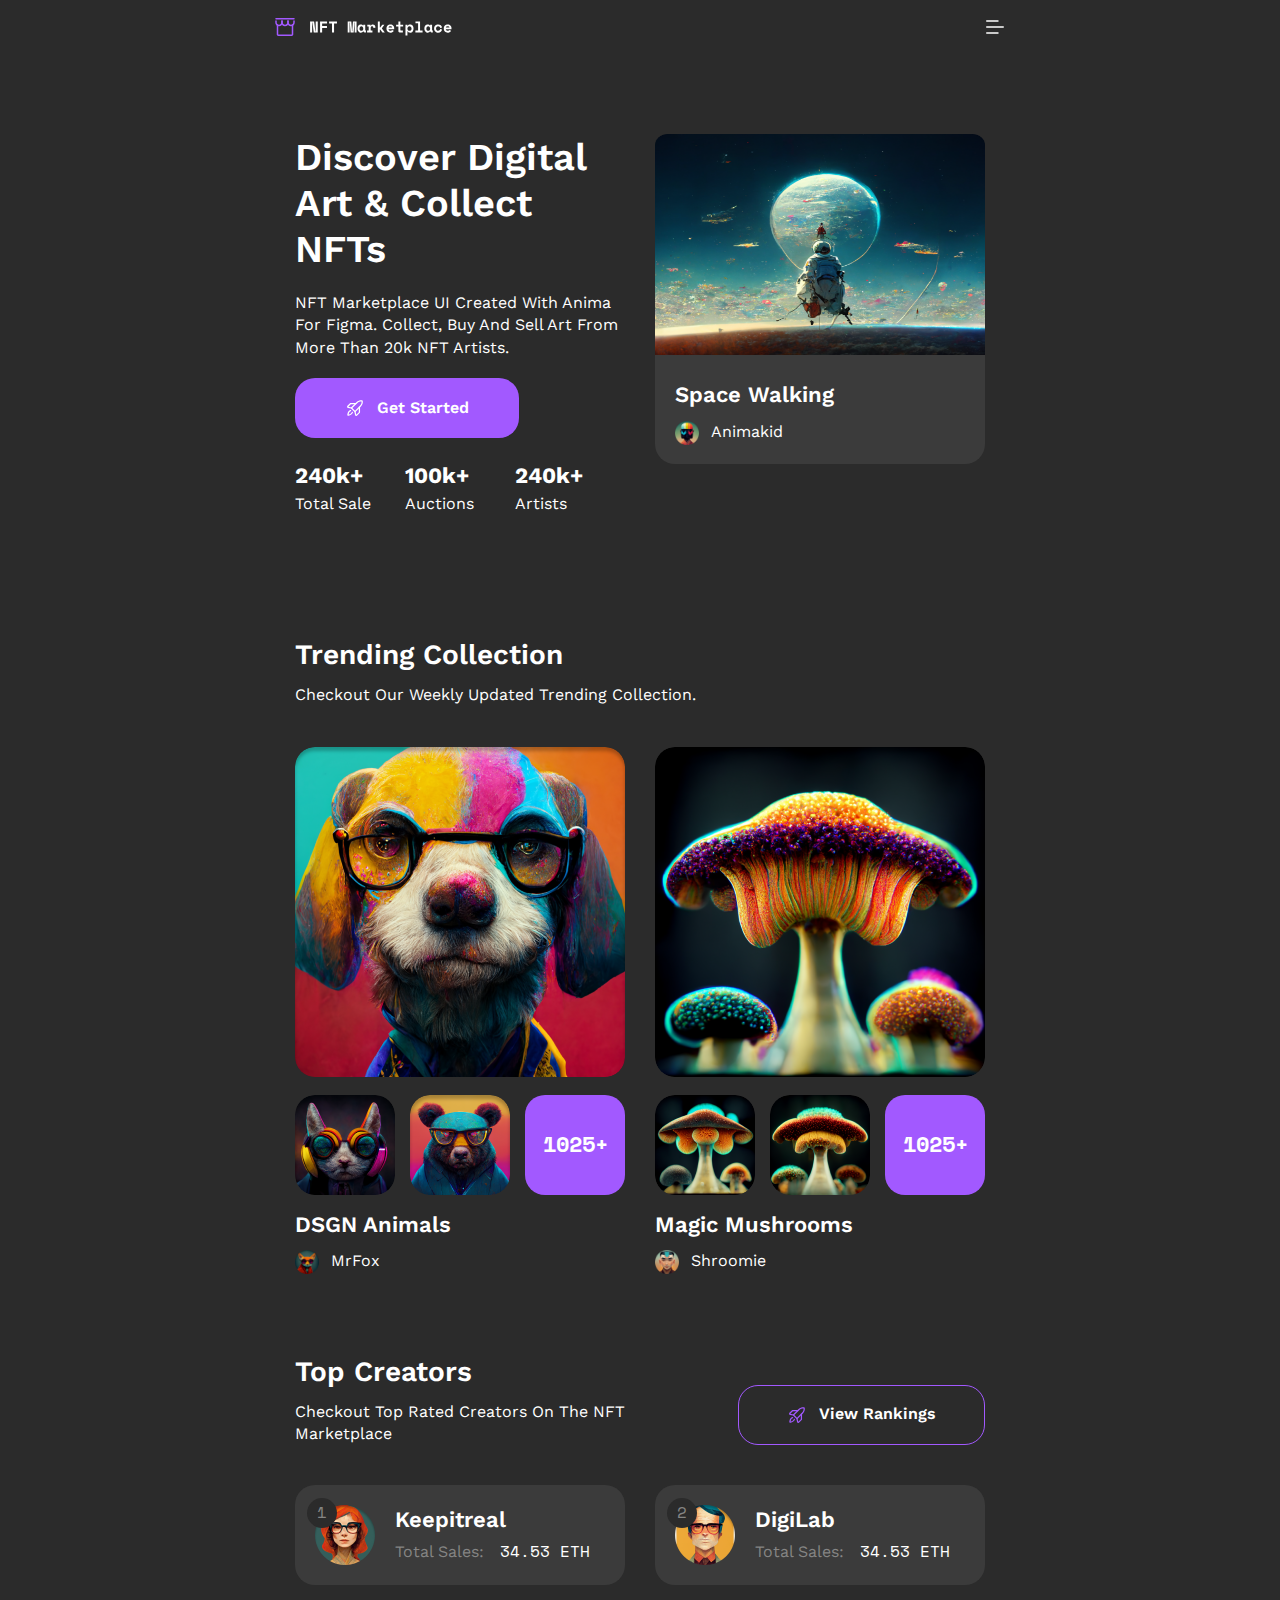
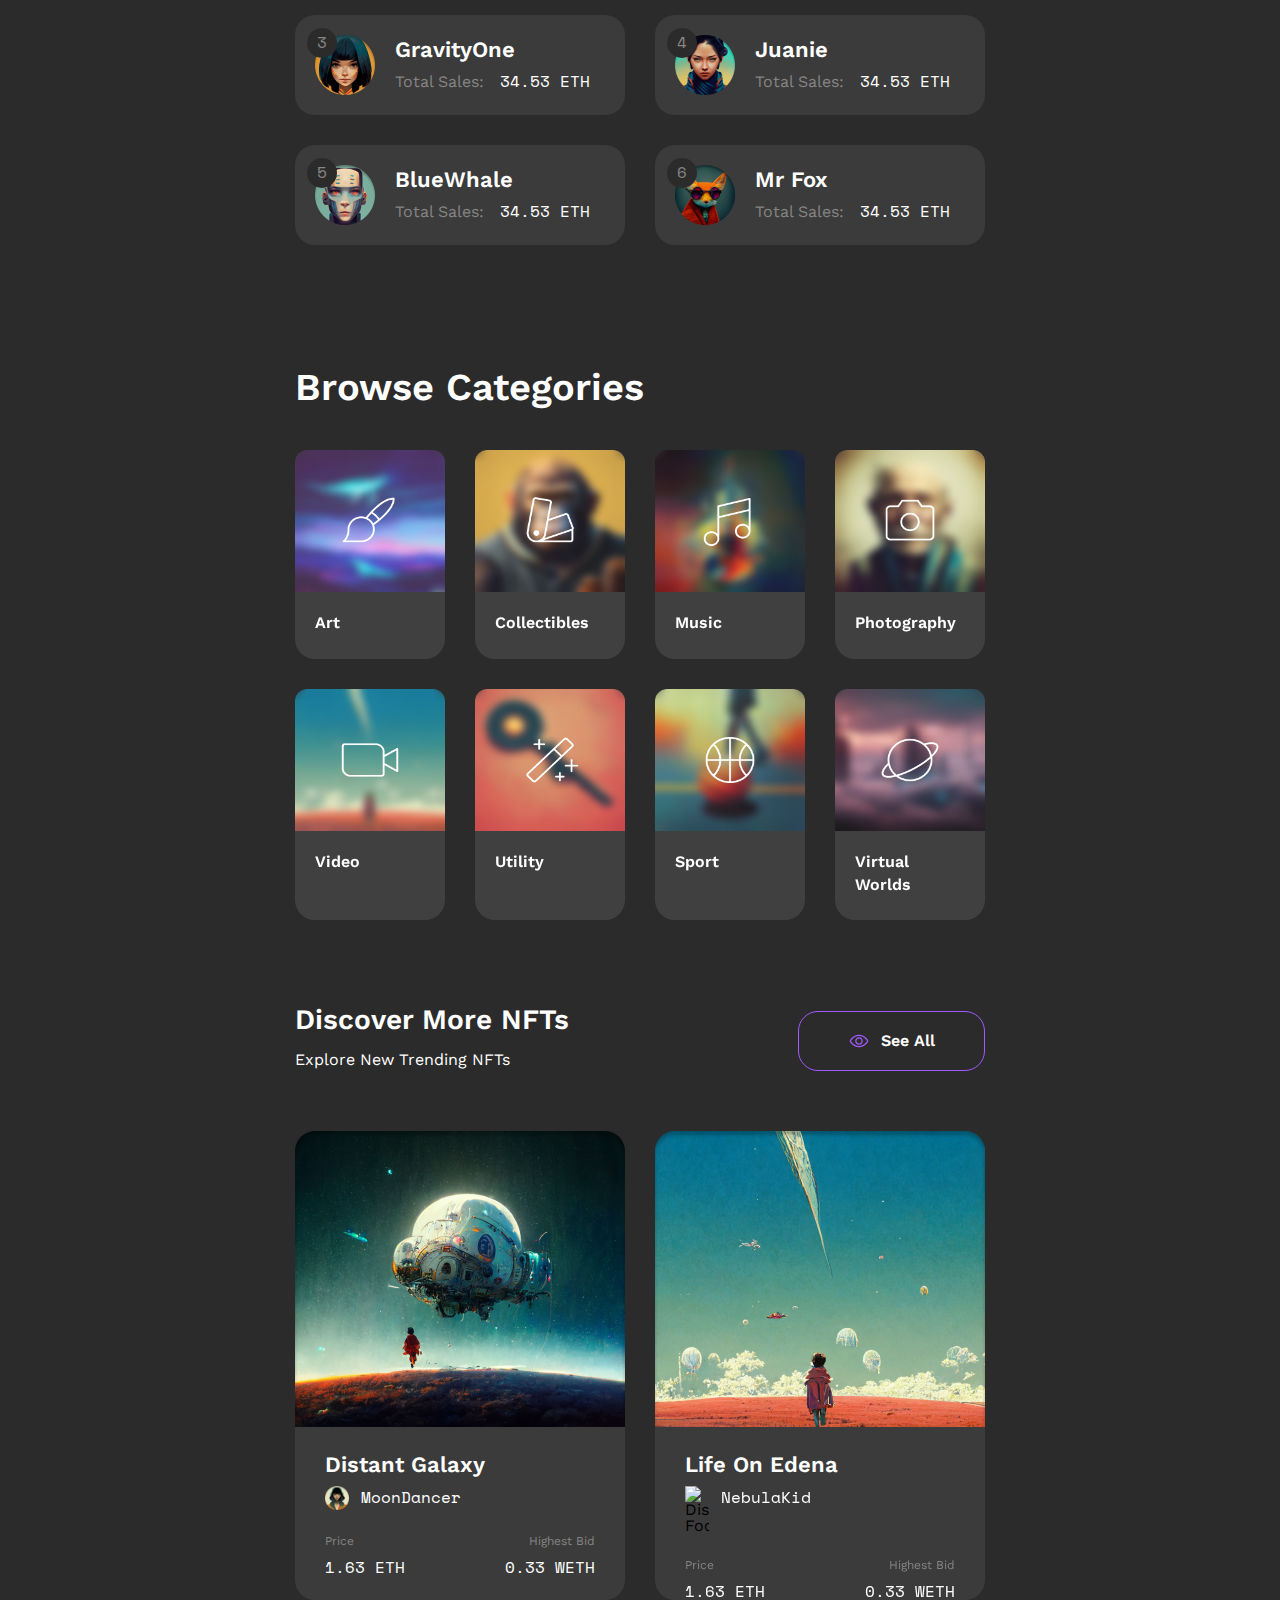
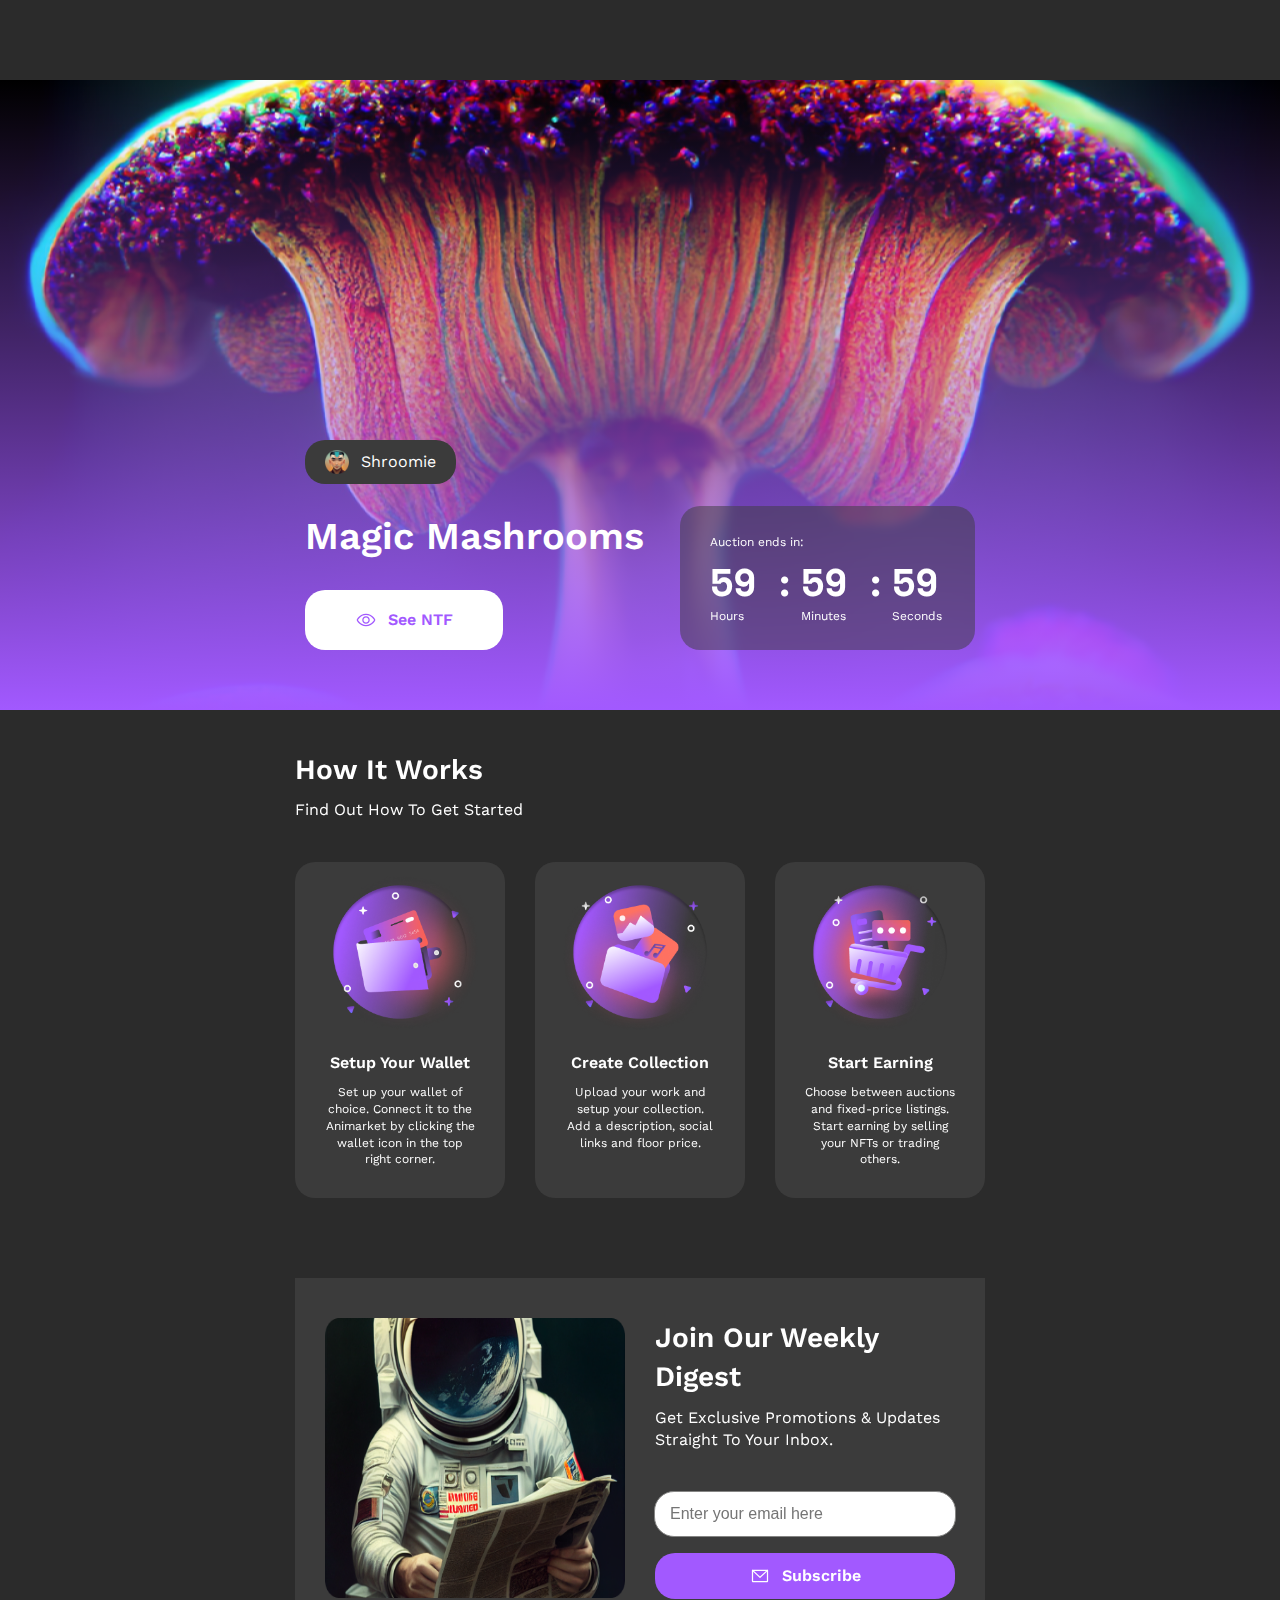
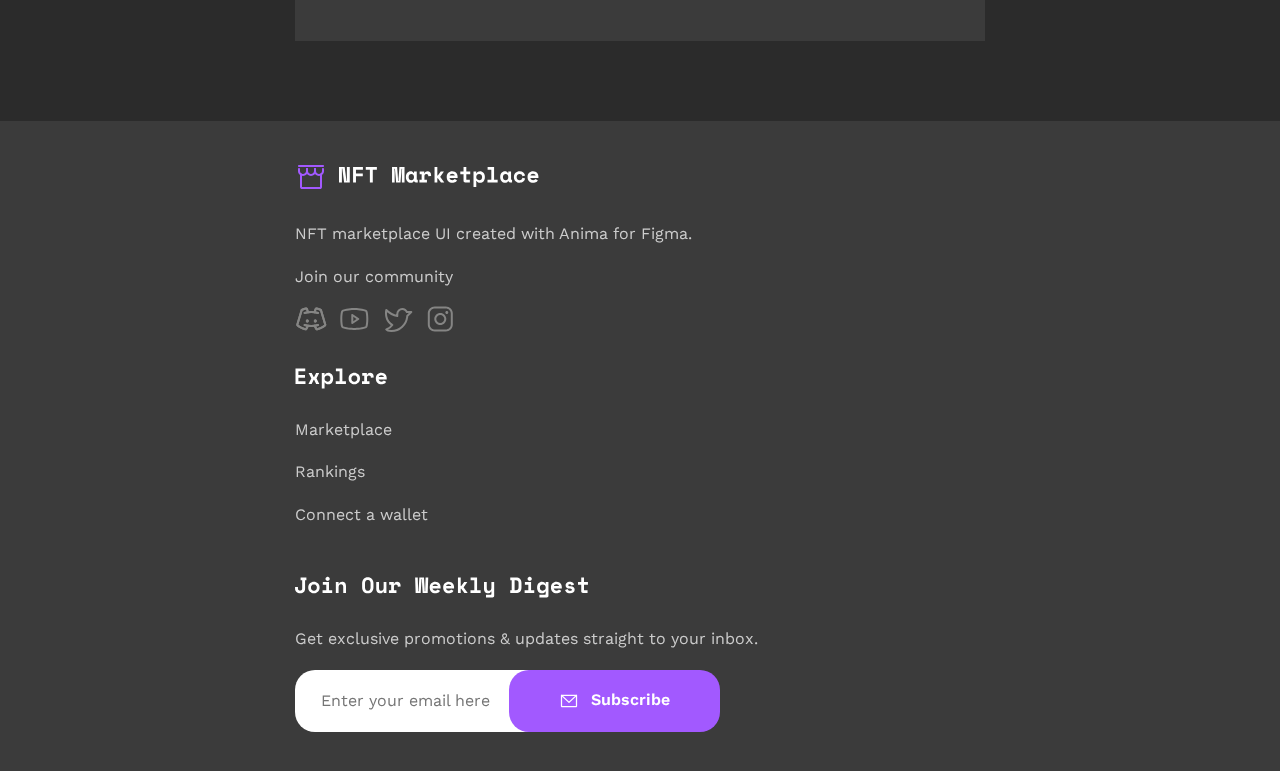
==== commit 79d751ab: "add footer and join part toasts" ====
--- a/index.html
+++ b/index.html
@@ -775,16 +775,17 @@
             <input
               type="text"
               placeholder="Enter your email here"
-              class="email_input"/>
-            <button class="filled_button" class="email_button" id="buttonToast">
+              id="emailInput"
+            />
+            <button class="filled_button" id="buttonToast">
               <img src="./assests/icons/join_button.svg" alt="Button Image" />
               Subscribe
             </button>
           </div>
-          <div class="toast"></div>
         </div>
       </div>
     </section>
+
     <footer>
       <div class="container footer_container">
         <div class="footer_left">
@@ -837,8 +838,12 @@
           />
           <p>Get exclusive promotions & updates straight to your inbox.</p>
           <div class="inputs">
-            <input type="text" placeholder="Enter your email here" />
-            <button class="filled_button">
+            <input
+              type="text"
+              placeholder="Enter your email here"
+              id="inputFooter"
+            />
+            <button class="filled_button" id="buttonFooter">
               <img src="./assests/icons/join_button.svg" alt="Button Image" />
               Subscribe
             </button>
@@ -846,6 +851,7 @@
         </div>
       </div>
     </footer>
+    <div class="toastContainer"></div>
     <script src="./index.js"></script>
   </body>
 </html>
--- a/css/style.css
+++ b/css/style.css
@@ -701,6 +701,19 @@
           transform: scale(1);
   background-color: #462275;
 }
+footer .footer_container .footer_right .toast {
+  position: fixed;
+  top: 0;
+  right: 0;
+  background-color: #462275;
+  color: #fff;
+  padding: 30px 100px;
+  border-radius: 4px;
+  z-index: 1;
+  opacity: 0;
+  -webkit-transition: 0.3s ease-in;
+  transition: 0.3s ease-in;
+}
 
 @media screen and (max-width: 1280px) {
   footer .container {
@@ -2766,7 +2779,6 @@
   display: -webkit-box;
   display: -ms-flexbox;
   display: flex;
-  position: relative;
 }
 .join .join_container .join_left > img {
   margin: 60px 80px 60px 60px;
@@ -2854,18 +2866,22 @@
           transform: scale(1);
   background-color: #462275;
 }
-.join .join_container .join_right .toast {
-  position: absolute;
+
+.toastContainer {
+  position: fixed;
   top: 0;
   right: 0;
-  background-color: #a259ff;
+  z-index: 9999;
+}
+.toastContainer .toast {
+  background-color: #462275;
   color: #fff;
-  padding: 30px 100px;
+  padding: 20px;
   border-radius: 4px;
-  z-index: 1;
+  margin-bottom: 8px;
   opacity: 0;
-  -webkit-transition: 0.3s ease-in;
-  transition: 0.3s ease-in;
+  -webkit-transition: opacity 0.3s ease-in-out;
+  transition: opacity 0.3s ease-in-out;
 }
 
 @media screen and (max-width: 1280px) {
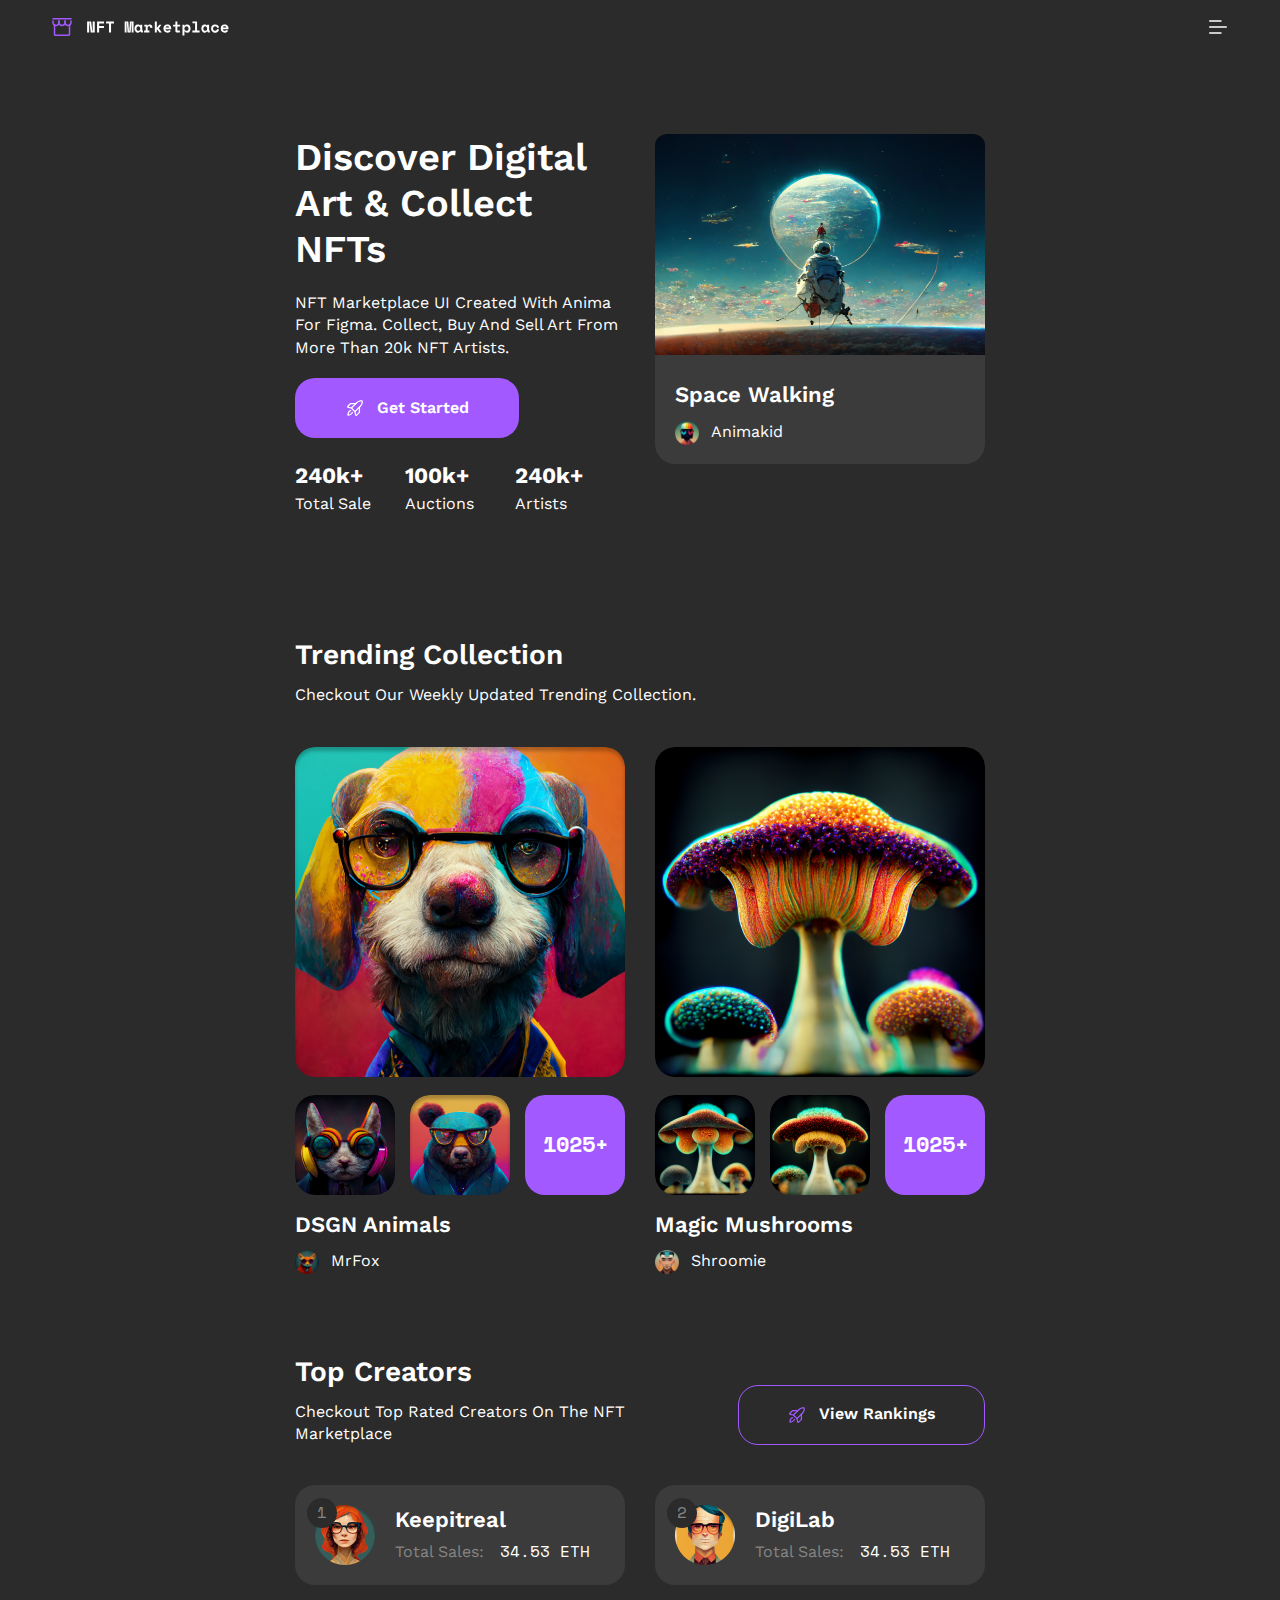
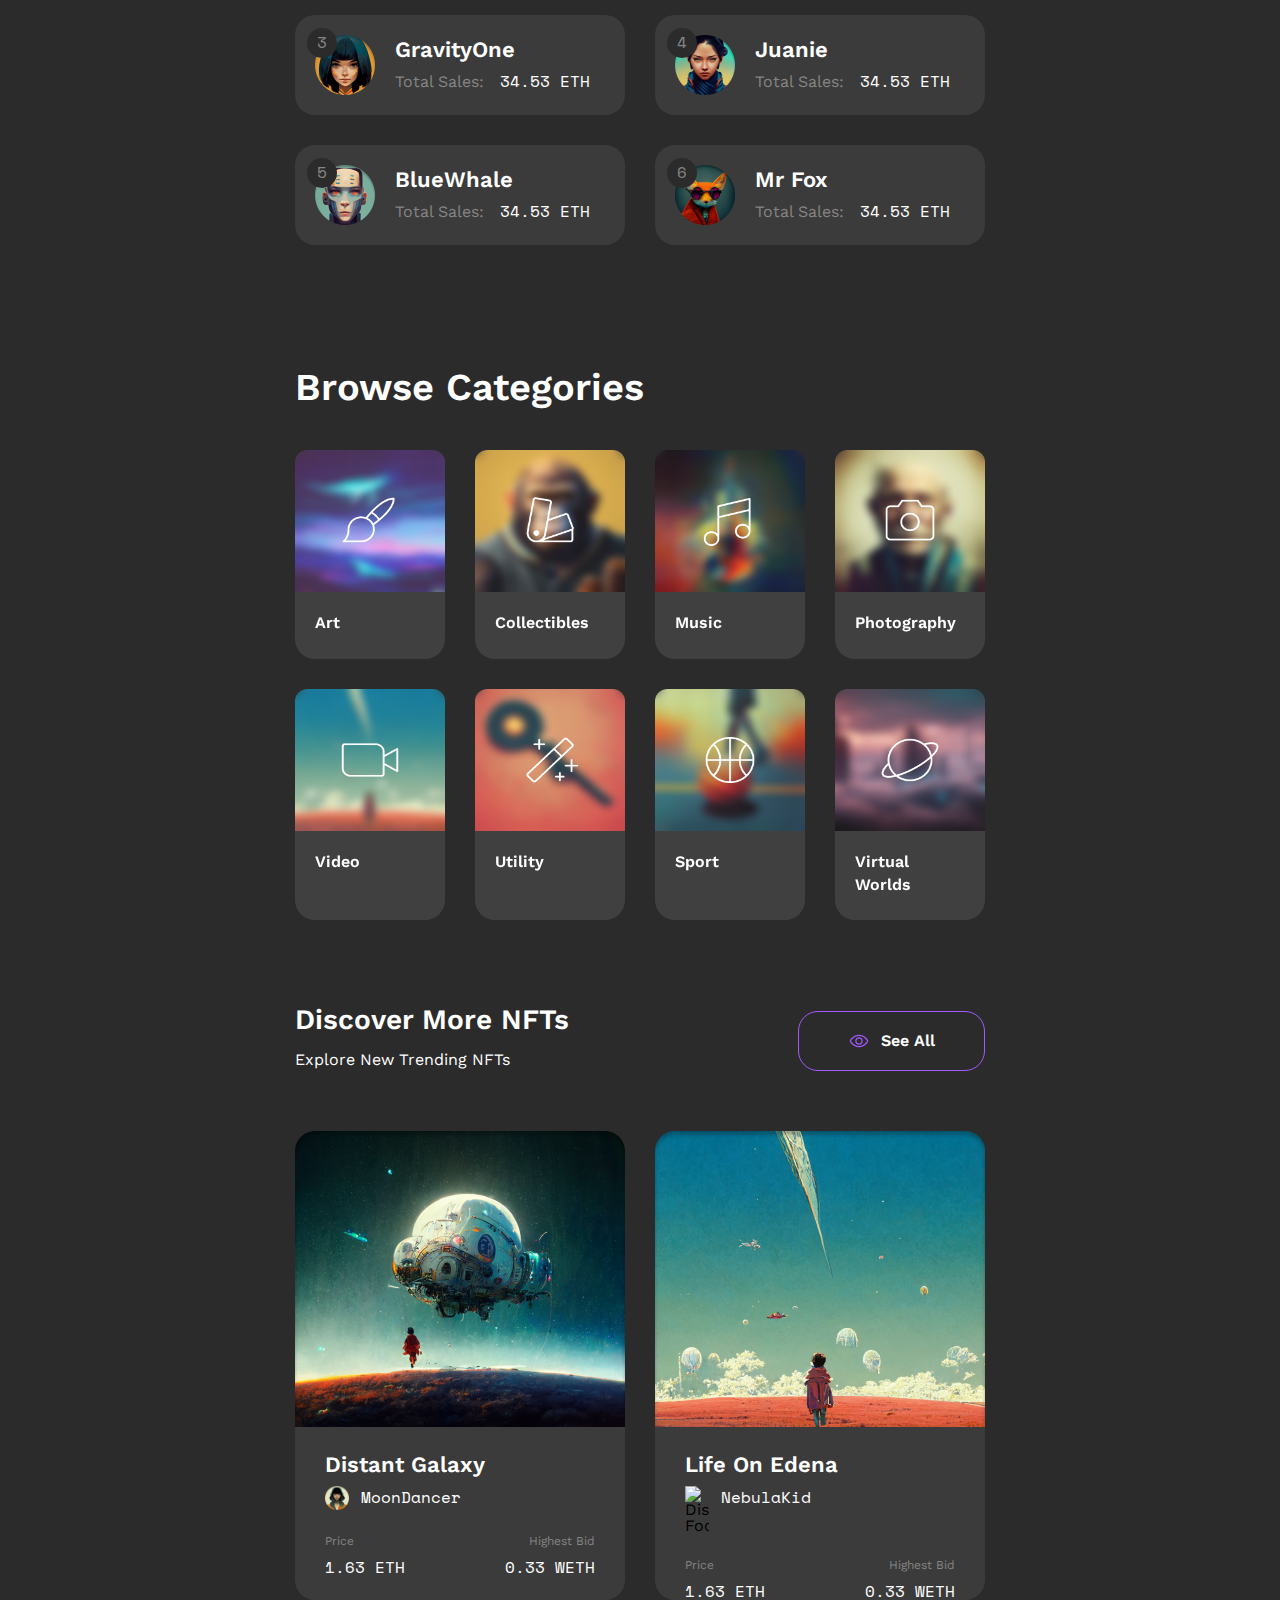
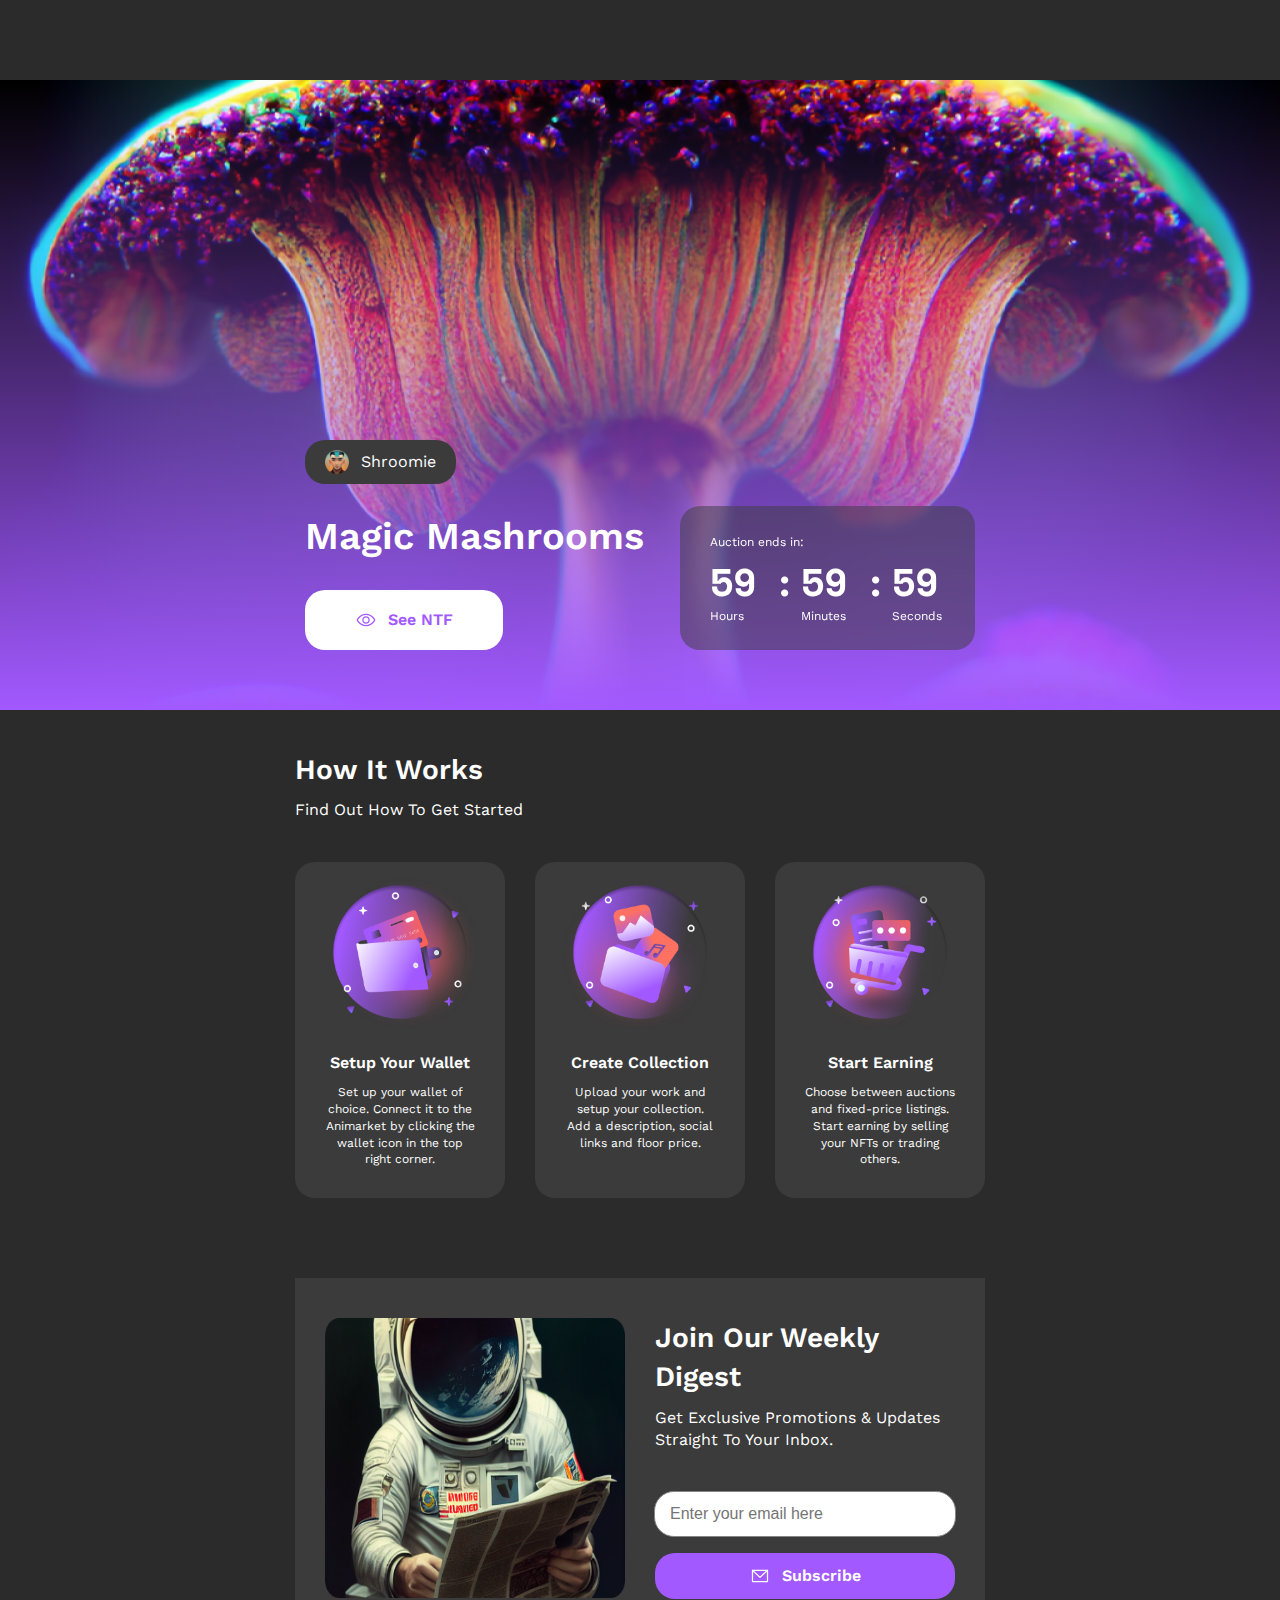
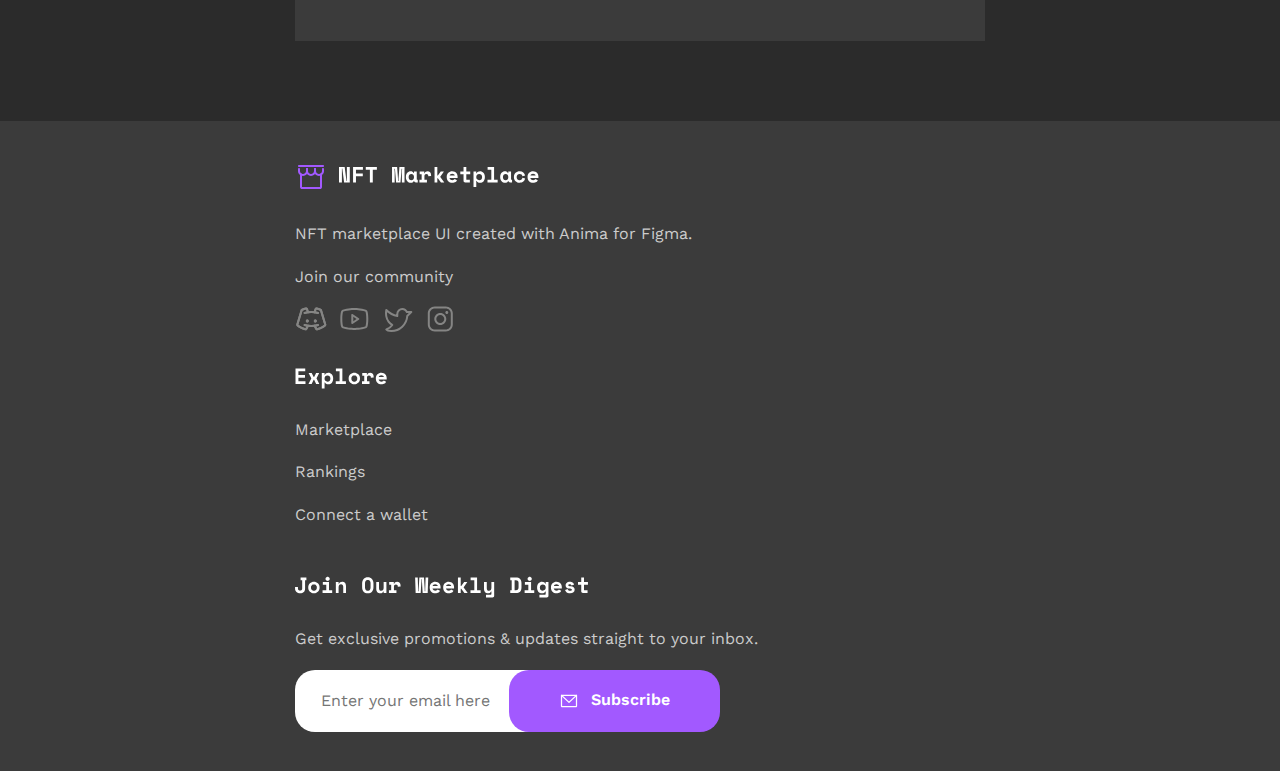
==== commit 1c9a007c: "sidebar update" ====
--- a/index.html
+++ b/index.html
@@ -15,7 +15,7 @@
   </head>
   <body>
     <header class="navbar">
-      <div class="container navbar_container">
+      <div class="navbar_container">
         <div class="navbar_left">
           <img
             src="./assests/icons/navbar_logo.svg"
@@ -79,7 +79,7 @@
               alt="Button icon"
               id="registerPageImage"
             />
-            <button class="filled_button" id="registerButton">
+            <button class="filled_button" id="registerButtonSidebar">
               <img
                 src="./assests/icons/navbar_button_icon.svg"
                 alt="Navbar Button Icon"
@@ -146,7 +146,7 @@
               <h5>Space Walking</h5>
               <div class="blur_mobile_words">
                 <img
-                  src="./assests/icons/info_icon.svg"
+                  src="./assests/images/avatars/avatar14.png"
                   alt="Info Blur Image"
                 />
                 <p>Animakid</p>
@@ -785,7 +785,6 @@
         </div>
       </div>
     </section>
-
     <footer>
       <div class="container footer_container">
         <div class="footer_left">
--- a/css/style.css
+++ b/css/style.css
@@ -237,7 +237,6 @@
 .navbar .container {
   width: 1280px;
   margin: auto;
-  position: relative;
 }
 .navbar .navbar_container {
   display: -webkit-box;
@@ -318,6 +317,7 @@
   position: absolute;
   -webkit-transition: 0.5s;
   transition: 0.5s;
+  z-index: 15;
 }
 .sidebar .link_sidebar {
   display: none;
@@ -330,9 +330,9 @@
     display: -ms-flexbox;
     display: flex;
     background-color: #3b3b3b;
-    position: absolute;
+    position: fixed;
     top: 0px;
-    right: 50px;
+    right: 0px;
     height: 100vh;
     padding-top: 0.5rem;
     overflow-x: hidden;
@@ -417,14 +417,14 @@
     display: -ms-flexbox;
     display: flex;
     background-color: #3b3b3b;
-    position: absolute;
+    position: fixed;
     top: 0px;
-    right: 10px;
+    right: 0;
     height: 100vh;
     padding-top: 0.5rem;
     overflow-x: hidden;
     overflow-y: auto;
-    z-index: 1;
+    z-index: 15;
   }
   .sidebar .link_sidebar {
     display: -webkit-box;
@@ -476,6 +476,7 @@
     font-size: 23px;
     font-weight: 500;
     line-height: 120%;
+    margin-left: 3px;
   }
   .sidebar .link_sidebar .lastimage {
     display: block;
@@ -488,7 +489,7 @@
     display: none;
   }
   .visible {
-    width: 50px;
+    width: 52px;
   }
 }
 @media screen and (max-width: 1280px) {
@@ -1622,6 +1623,13 @@
     height: 100px;
     background: #3b3b3b;
     border-radius: 20px;
+    -webkit-transition: 0.5s;
+    transition: 0.5s;
+    cursor: pointer;
+  }
+  .creators .creators_container .creator_cards_media .creator_card_media:hover {
+    -webkit-transform: scale(0.95);
+            transform: scale(0.95);
   }
   .creators .creators_container .creator_cards_media .creator_card_media .creator_card_left_media .creator_number {
     display: -webkit-box;
@@ -2285,7 +2293,6 @@
   max-width: 1280px;
   height: 639px;
   margin: auto;
-  z-index: -1;
 }
 .mushroom .mushroom_container {
   display: none;
@@ -2301,7 +2308,6 @@
     position: absolute;
     top: 0;
     left: 0;
-    z-index: 1;
   }
   .mushroom {
     position: relative;
@@ -2380,6 +2386,8 @@
     width: 198px;
     height: 60px;
     background: #fff;
+    z-index: 90;
+    cursor: pointer;
     color: #a259ff;
   }
   .mushroom .mushroom_container .mushroom_right {
@@ -4130,6 +4138,13 @@
   gap: 16px;
   width: 525px;
   height: 60px;
+  background-color: transparent;
+  border: 1px solid transparent;
+  cursor: pointer;
+}
+.choice .choice_container .common:hover {
+  -webkit-transform: scale(1);
+          transform: scale(1);
 }
 .choice .choice_container .common > h5 {
   font-style: normal;
@@ -4138,6 +4153,9 @@
   line-height: 140%;
   text-transform: capitalize;
   color: #fff;
+}
+.choice .choice_container .common .muted {
+  color: #858584;
 }
 .choice .choice_container .common .circle {
   display: -webkit-box;
@@ -4172,6 +4190,9 @@
   background: #3b3b3b;
   border-radius: 20px;
 }
+.choice .choice_container .borderChoice {
+  border-bottom: 2px solid #858584;
+}
 
 @media screen and (max-width: 1280px) {
   .choice .choice_container {
@@ -4225,17 +4246,17 @@
           flex-grow: 0;
 }
 .cards .cards_container .card:hover {
-  -webkit-transform: scale(0.95);
-          transform: scale(0.95);
+  -webkit-transform: scale(1);
+          transform: scale(1);
 }
 .cards .cards_container .card .discover_top {
   position: relative;
 }
 .cards .cards_container .card .discover_top .heartWhite {
+  z-index: 0;
   position: absolute;
   width: 35px;
   height: 35px;
-  z-index: 10;
   right: 15px;
   top: 8px;
   cursor: pointer;
@@ -4248,7 +4269,7 @@
   position: absolute;
   width: 35px;
   height: 35px;
-  z-index: 10;
+  z-index: 0;
   right: 15px;
   top: 8px;
   cursor: pointer;
@@ -4369,6 +4390,10 @@
     width: 325px;
     height: 469px;
   }
+  .cards .cards_container .card .discover_top > img:first-child {
+    width: 325px;
+    height: 295px;
+  }
   .cards .cards_container .card .discover_top .heartWhite {
     width: 25px;
     height: 25px;
@@ -4390,6 +4415,10 @@
     width: 315px;
     height: 402px;
   }
+  .cards .cards_container .card .discover_top > img:first-child {
+    width: 315px;
+    height: 238px;
+  }
   .cards .cards_container .card .discover_top > img {
     width: 315px;
     height: 238px;
@@ -4520,6 +4549,12 @@
 .choice .choice_container .word {
   width: 262.5px;
   text-align: center;
+  background-color: transparent;
+  border: 1px solid transparent;
+}
+.choice .choice_container .word:hover {
+  -webkit-transform: scale(1);
+          transform: scale(1);
 }
 .choice .choice_container .word > h5 {
   font-style: normal;
@@ -4528,8 +4563,10 @@
   line-height: 140%;
   text-transform: capitalize;
   color: #fff;
+  margin-bottom: 14.5px;
+}
+.choice .choice_container .word .label_text {
   color: #858584;
-  margin-bottom: 14.5px;
 }
 .choice .choice_container .word .hide {
   display: none;
@@ -4570,6 +4607,9 @@
   }
   .choice .choice_container .word .hidden {
     display: none;
+  }
+  .choice .choice_container #allH {
+    margin-bottom: 0;
   }
 }
 .cards .cards_container {
@@ -4638,6 +4678,13 @@
   background: #3b3b3b;
   border-radius: 20px;
   margin-bottom: 20px;
+  cursor: pointer;
+  -webkit-transition: 0.5s;
+  transition: 0.5s;
+}
+.cards .cards_container table tbody tr:hover {
+  -webkit-transform: scale(0.97);
+          transform: scale(0.97);
 }
 .cards .cards_container table tbody tr td {
   text-align: start;
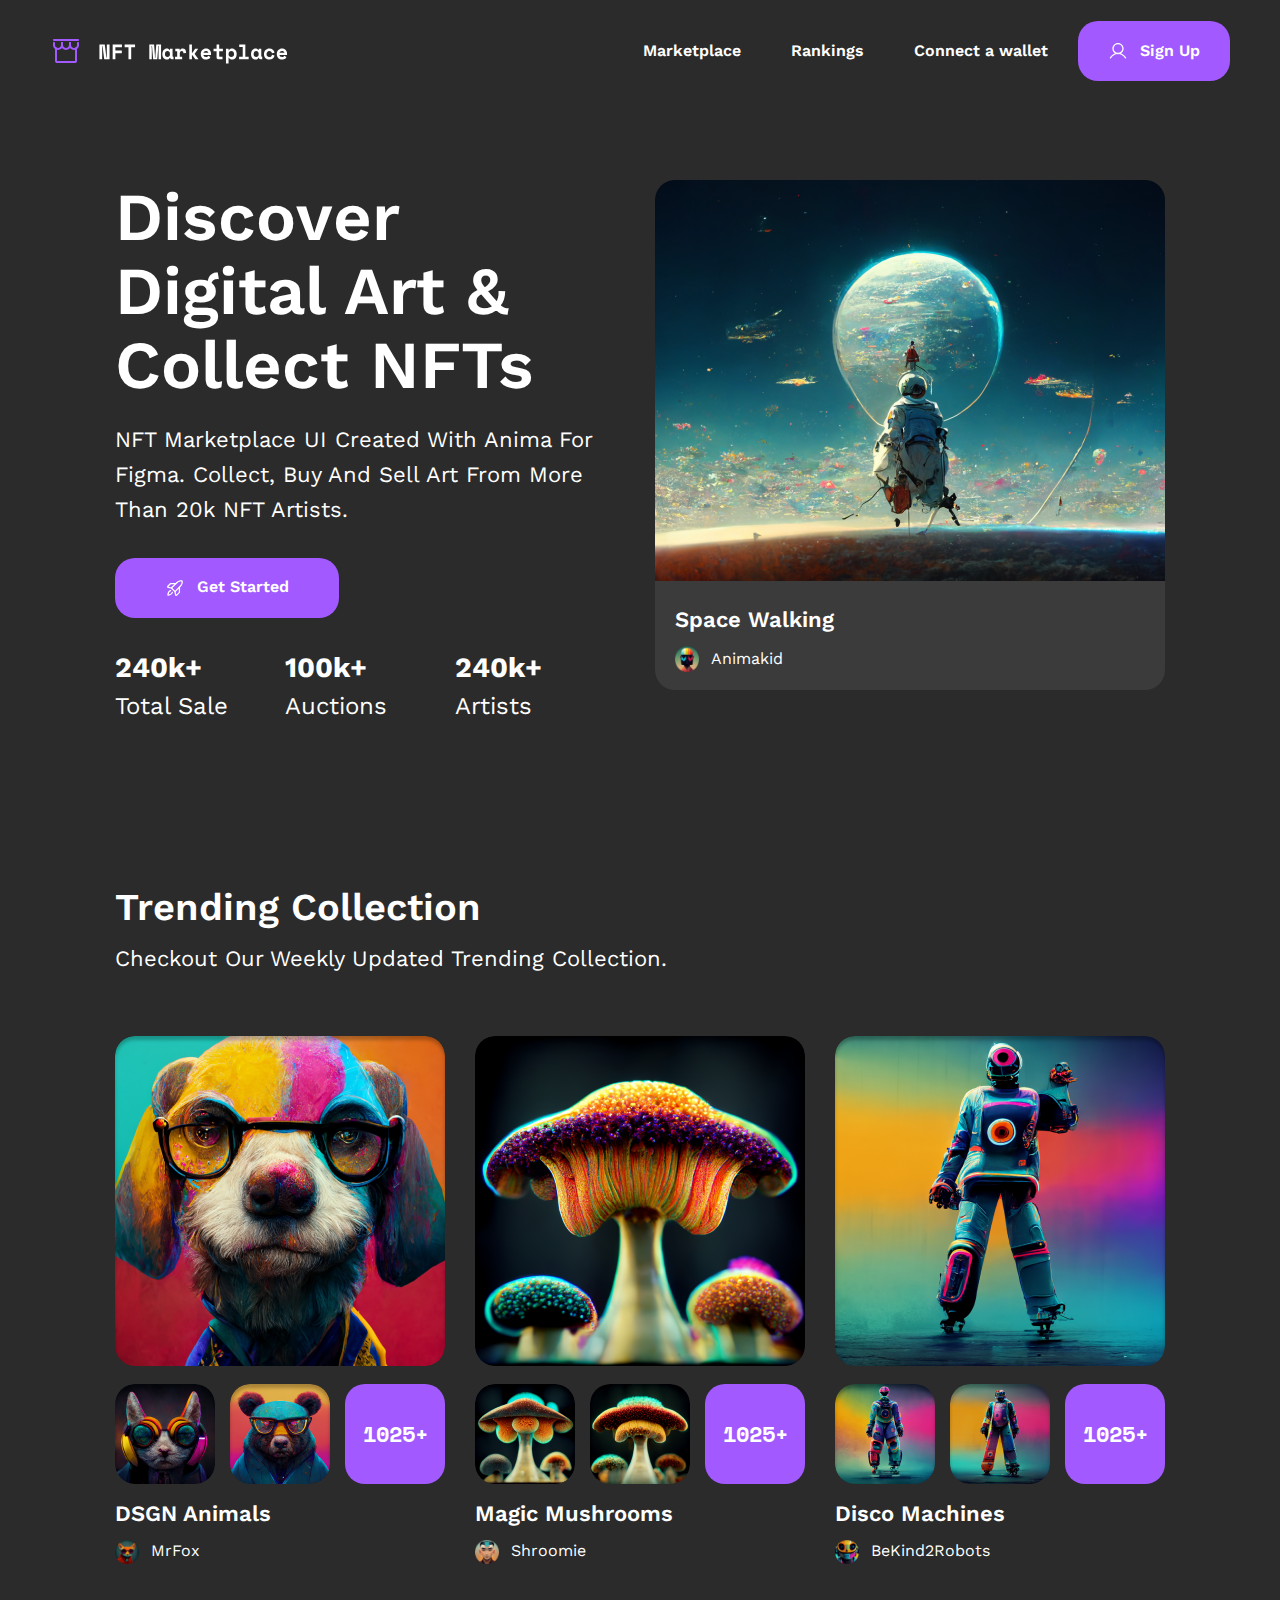
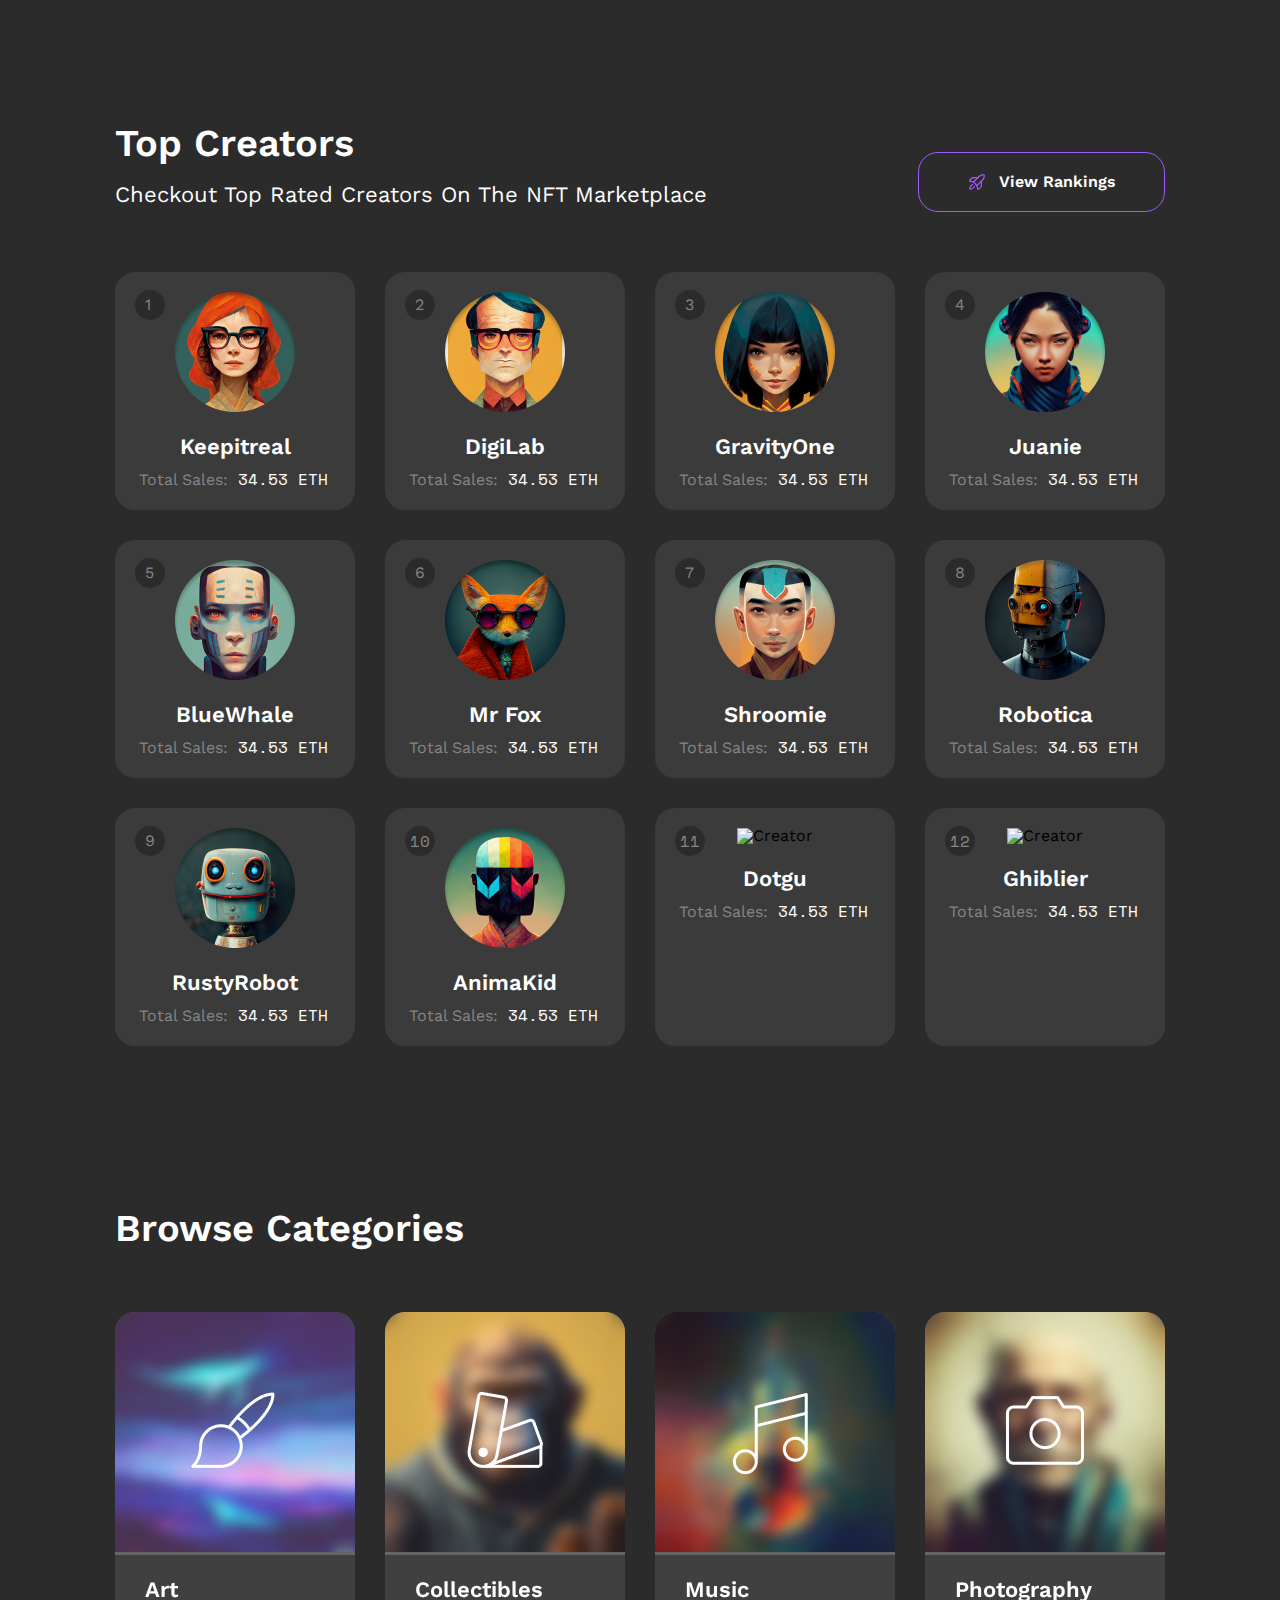
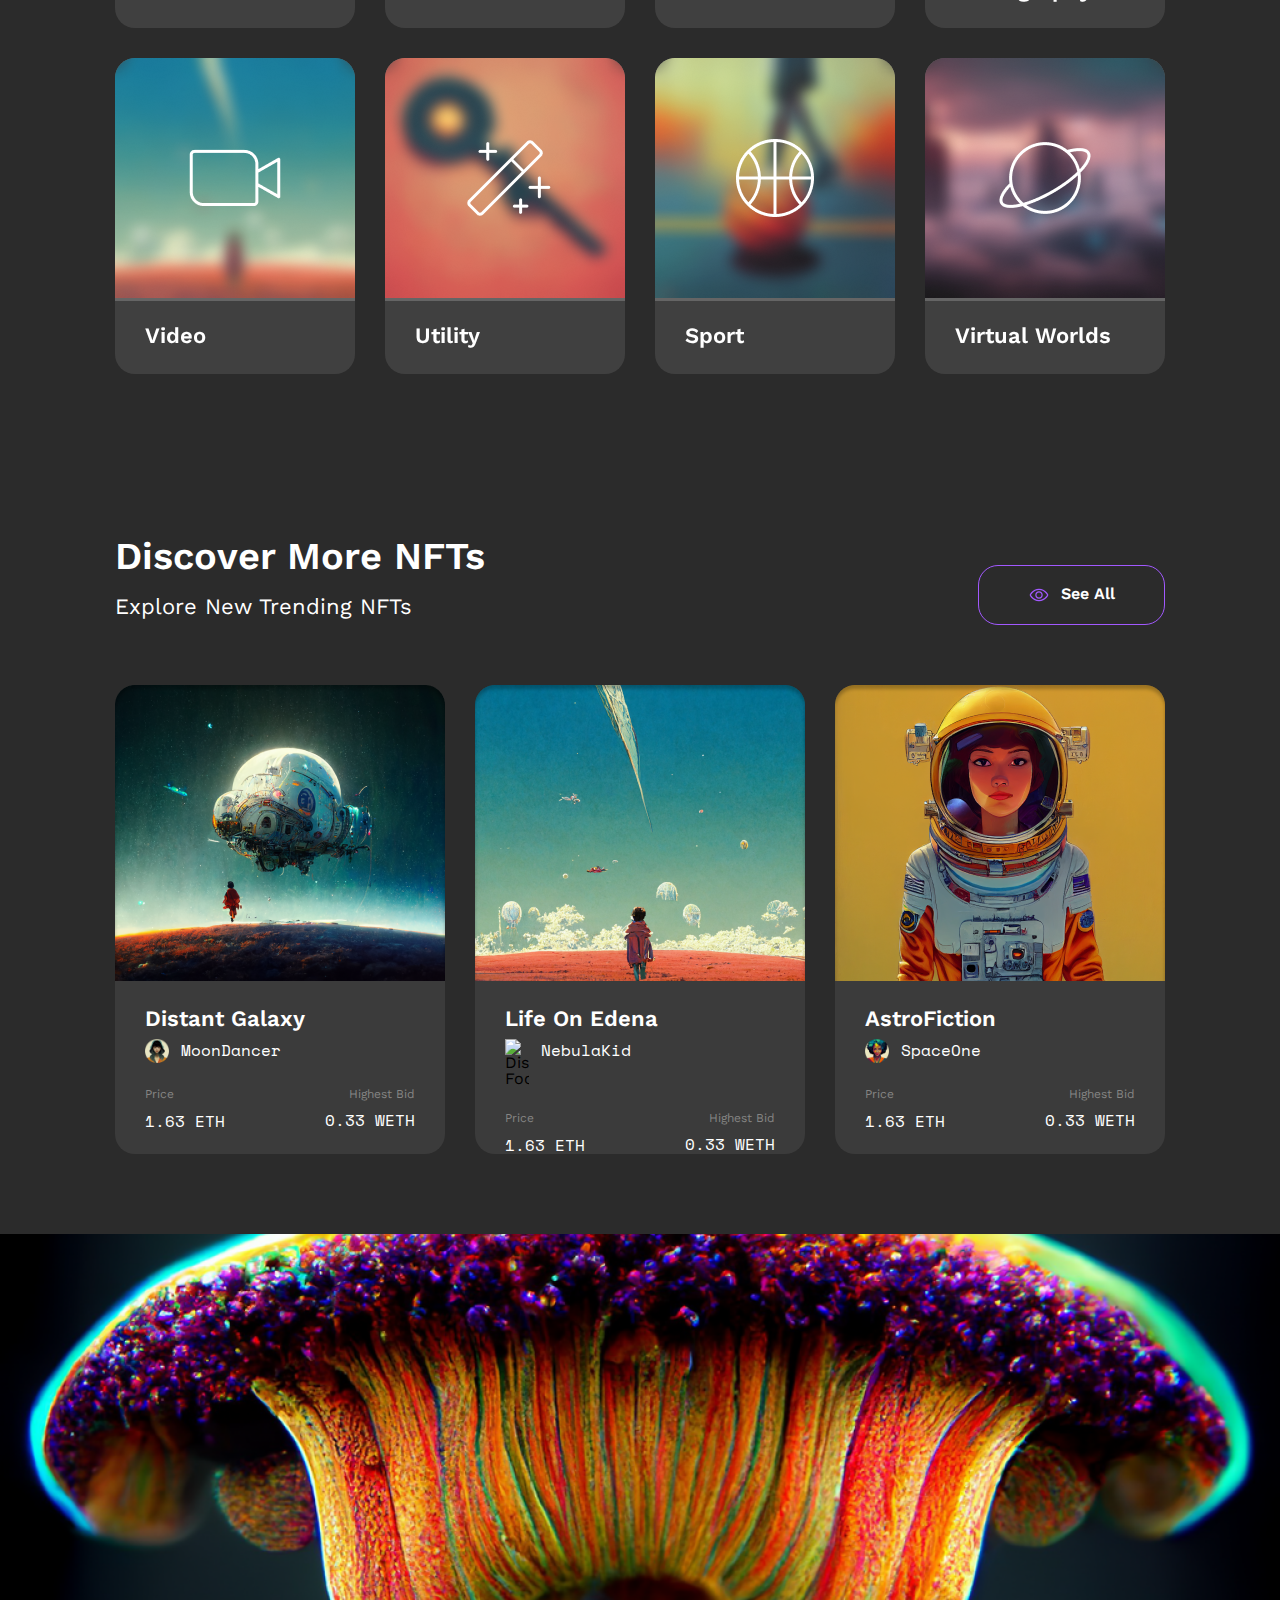
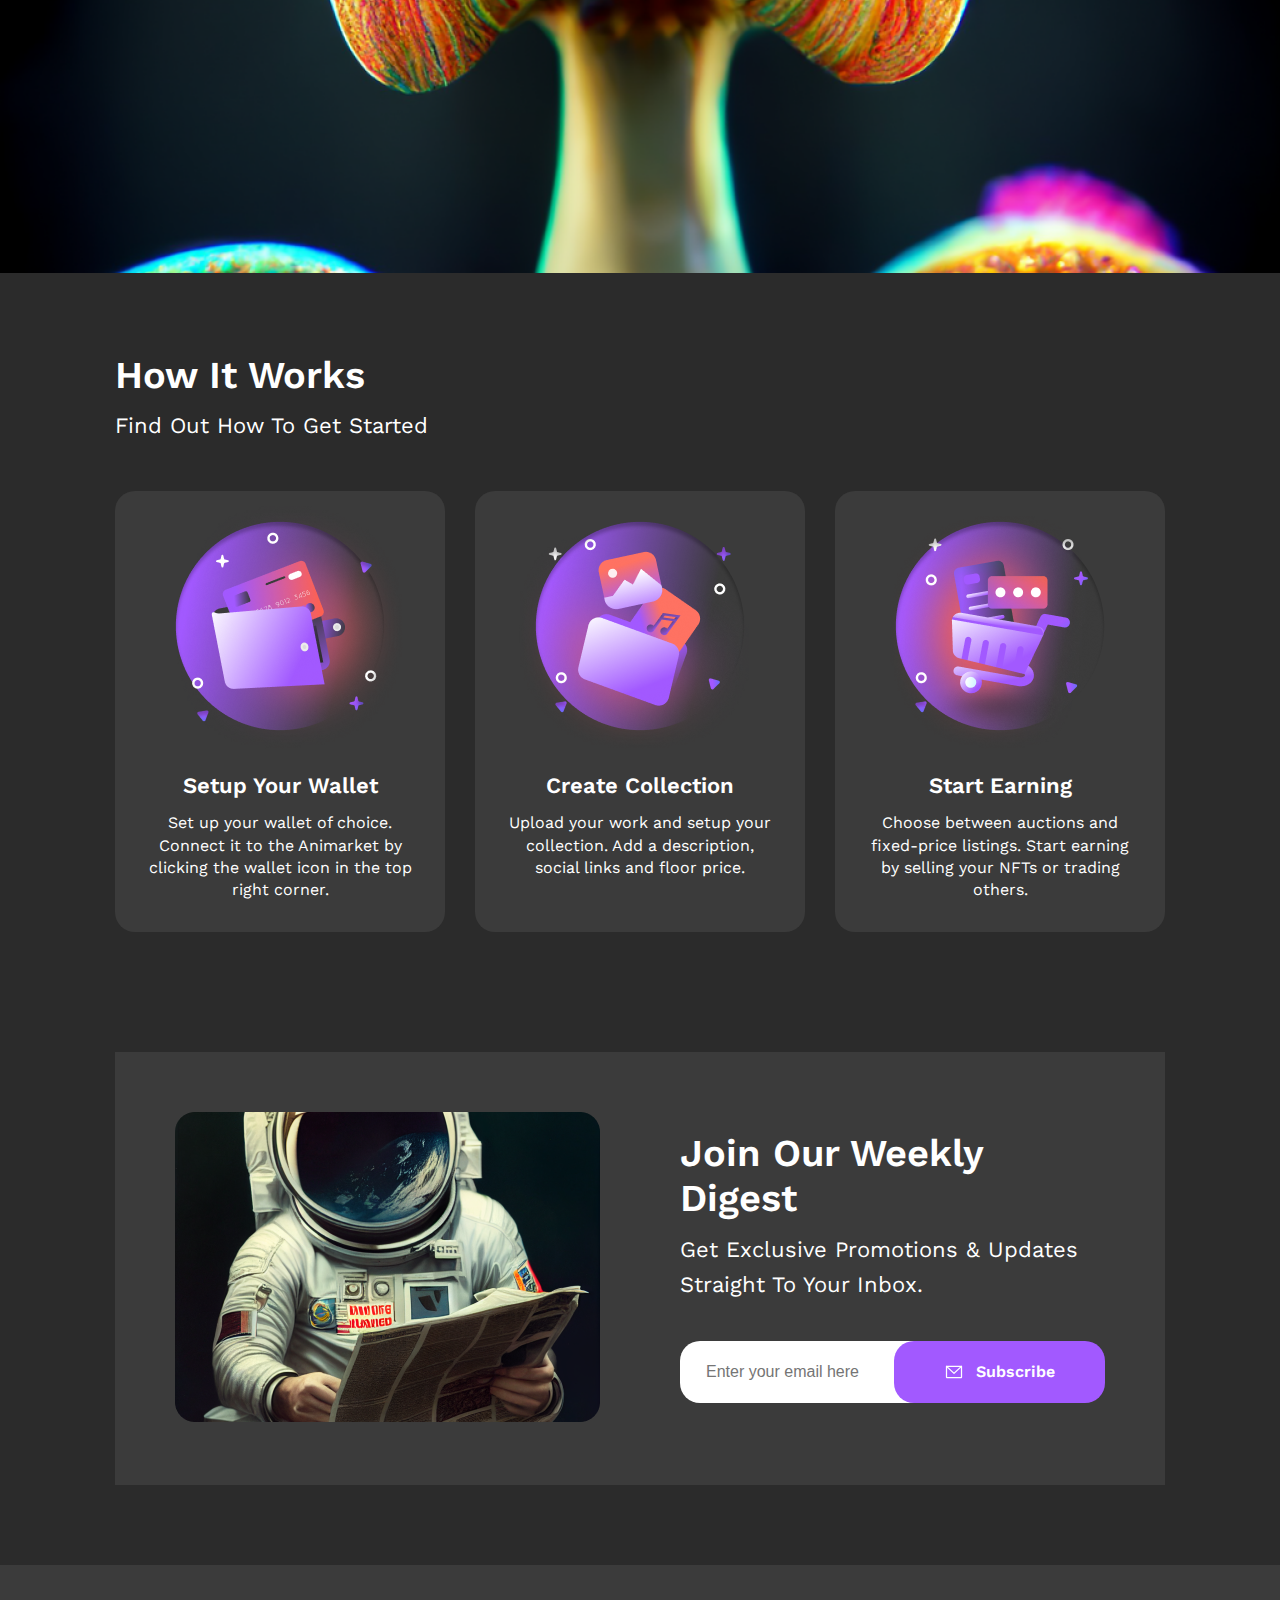
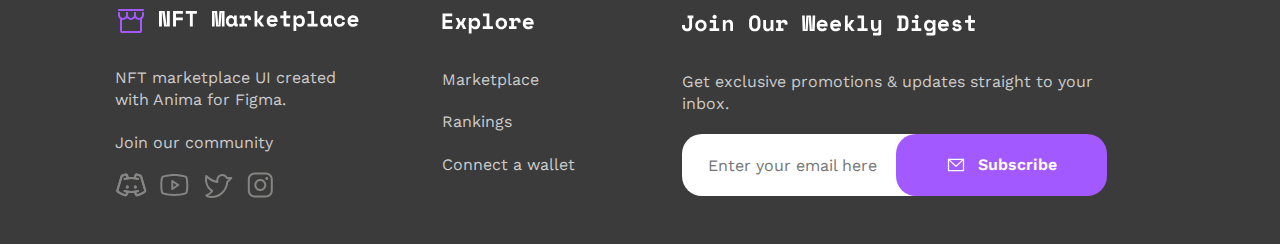
==== commit 0d49f17e: "update responsive" ====
--- a/index.html
+++ b/index.html
@@ -14,261 +14,465 @@
     <title>Document</title>
   </head>
   <body>
-    <header class="navbar">
-      <div class="navbar_container">
-        <div class="navbar_left">
-          <img
-            src="./assests/icons/navbar_logo.svg"
-            class="navbar_logo"
-            alt="Navbar Logo"
-          />
-          <img
-            src="./assests/icons/navbar_logo_words.svg"
-            alt="Navbar Logo Words"
-            class="navbar_logo_words"
-          />
-        </div>
-        <div class="navbar_right">
-          <a href="./marketplace.html">Marketplace</a>
-          <a href="./rankings.html">Rankings</a>
-          <a href="#">Connect a wallet</a>
-          <button class="filled_button" id="registerButton">
+    <div class="root">
+      <header class="navbar">
+        <div class="navbar_container">
+          <div class="navbar_left">
             <img
-              src="./assests/icons/navbar_button_icon.svg"
-              alt="Navbar Button Icon"
+              src="./assests/icons/navbar_logo.svg"
+              class="navbar_logo"
+              alt="Navbar Logo"
             />
-            Sign Up
-          </button>
-          <img
-            src="./assests/icons/hamburger_menu.svg"
-            alt="Hamburger Menu"
-            id="hamburgerMenu"
-          />
-        </div>
-        <div class="sidebar">
-          <div class="link_sidebar">
             <img
-              src="./assests/icons/sidebar_icons/delete.svg"
-              alt="Delete"
-              id="deleteImage"
+              src="./assests/icons/navbar_logo_words.svg"
+              alt="Navbar Logo Words"
+              class="navbar_logo_words"
             />
-            <a href="./marketplace.html">
-              <img
-                src="./assests/icons/sidebar_icons/marketplace.svg"
-                alt="Sidebar icon"
-              />
-              <span>Marketplace</span></a
-            >
-            <a href="./rankings.html">
-              <img
-                src="./assests/icons/sidebar_icons/rankings.svg"
-                alt="Sidebar icon"
-              />
-              <span>Rankings</span></a
-            >
-            <a href="#">
-              <img
-                src="./assests/icons/sidebar_icons/wallet.svg"
-                alt="Sidebar icon"
-              />
-              <span>Connect a wallet</span></a
-            >
-            <img
-              class="lastimage"
-              src="./assests/icons/sidebar_icons/button.svg"
-              alt="Button icon"
-              id="registerPageImage"
-            />
-            <button class="filled_button" id="registerButtonSidebar">
+          </div>
+          <div class="navbar_right">
+            <a href="./marketplace.html">Marketplace</a>
+            <a href="./rankings.html">Rankings</a>
+            <a href="#">Connect a wallet</a>
+            <button class="filled_button" id="registerButton">
               <img
                 src="./assests/icons/navbar_button_icon.svg"
                 alt="Navbar Button Icon"
               />
               Sign Up
             </button>
-          </div>
-        </div>
-      </div>
-    </header>
-    <section class="info">
-      <div class="container info_container">
-        <div class="info_left">
-          <h1>Discover digital art & Collect NFTs</h1>
-          <p>
-            NFT marketplace UI created with Anima for Figma. Collect, buy and
-            sell art from more than 20k NFT artists.
-          </p>
-          <button class="filled_button">
             <img
-              src="./assests/icons/info_button_icon.svg"
-              alt="Info Button Icon"
+              src="./assests/icons/hamburger_menu.svg"
+              alt="Hamburger Menu"
+              id="hamburgerMenu"
             />
-            Get Started
-          </button>
-          <div class="ratings">
-            <div class="rating">
-              <h4>240k+</h4>
-              <p>Total Sale</p>
-            </div>
-            <div class="rating">
-              <h4>100k+</h4>
-              <p>Auctions</p>
-            </div>
-            <div class="rating">
-              <h4>240k+</h4>
-              <p>Artists</p>
-            </div>
-          </div>
-        </div>
-        <div class="info_right">
-          <img src="./assests/images/info_image.png" alt="Info image" />
-          <div class="blur">
-            <h5>Space Walking</h5>
-            <div class="blur_words">
-              <img
-                src="./assests/images/avatars/Avatar14.png"
-                style="width: 24px"
-                alt="Info Blur Image"
-              />
-              <p>Animakid</p>
-            </div>
-          </div>
-        </div>
-        <div class="info_mobile_media">
-          <h1>Discover digital art & Collect NFTs</h1>
-          <p>
-            NFT marketplace UI created with Anima for Figma. Collect, buy and
-            sell art from more than 20k NFT artists.
-          </p>
-          <div class="info_picture">
+          </div>
+          <div class="sidebar">
+            <div class="link_sidebar">
+              <img
+                src="./assests/icons/sidebar_icons/delete.svg"
+                alt="Delete"
+                id="deleteImage"
+              />
+              <a href="./marketplace.html">
+                <img
+                  src="./assests/icons/sidebar_icons/marketplace.svg"
+                  alt="Sidebar icon"
+                />
+                <span>Marketplace</span></a
+              >
+              <a href="./rankings.html">
+                <img
+                  src="./assests/icons/sidebar_icons/rankings.svg"
+                  alt="Sidebar icon"
+                />
+                <span>Rankings</span></a
+              >
+              <a href="#">
+                <img
+                  src="./assests/icons/sidebar_icons/wallet.svg"
+                  alt="Sidebar icon"
+                />
+                <span>Connect a wallet</span></a
+              >
+              <img
+                class="lastimage"
+                src="./assests/icons/sidebar_icons/button.svg"
+                alt="Button icon"
+                id="registerPageImage"
+              />
+              <button class="filled_button" id="registerButtonSidebar">
+                <img
+                  src="./assests/icons/navbar_button_icon.svg"
+                  alt="Navbar Button Icon"
+                />
+                Sign Up
+              </button>
+            </div>
+          </div>
+        </div>
+      </header>
+      <section class="info">
+        <div class="container info_container">
+          <div class="info_left">
+            <h1>Discover digital art & Collect NFTs</h1>
+            <p>
+              NFT marketplace UI created with Anima for Figma. Collect, buy and
+              sell art from more than 20k NFT artists.
+            </p>
+            <button class="filled_button">
+              <img
+                src="./assests/icons/info_button_icon.svg"
+                alt="Info Button Icon"
+              />
+              Get Started
+            </button>
+            <div class="ratings">
+              <div class="rating">
+                <h4>240k+</h4>
+                <p>Total Sale</p>
+              </div>
+              <div class="rating">
+                <h4>100k+</h4>
+                <p>Auctions</p>
+              </div>
+              <div class="rating">
+                <h4>240k+</h4>
+                <p>Artists</p>
+              </div>
+            </div>
+          </div>
+          <div class="info_right">
             <img src="./assests/images/info_image.png" alt="Info image" />
-            <div class="blur_mobile">
+            <div class="blur">
               <h5>Space Walking</h5>
-              <div class="blur_mobile_words">
-                <img
-                  src="./assests/images/avatars/avatar14.png"
+              <div class="blur_words">
+                <img
+                  src="./assests/images/avatars/Avatar14.png"
+                  style="width: 24px"
                   alt="Info Blur Image"
                 />
                 <p>Animakid</p>
               </div>
             </div>
           </div>
-          <button>
-            <img
-              src="./assests/icons/info_button_icon.svg"
-              alt="Info Button Icon"
-            />
-            Get Started
-          </button>
-          <div class="ratings">
-            <div class="rating" style="margin-right: 30px">
-              <h4>240k+</h4>
-              <p>Total Sale</p>
-            </div>
-            <div class="rating" style="margin-right: 30px">
-              <h4>100k+</h4>
-              <p>Auctions</p>
-            </div>
-            <div class="rating">
-              <h4>240k+</h4>
-              <p>Artists</p>
-            </div>
-          </div>
-        </div>
-      </div>
-    </section>
-    <section class="collection">
-      <div class="container collection_container">
-        <h3>Trending Collection</h3>
-        <p>Checkout our weekly updated trending collection.</p>
-        <div class="cards">
-          <div class="card">
-            <img
-              src="./assests/images/collection/dog_main.png"
-              alt="Collection Dog"
-            />
-            <div class="images">
-              <img
-                src="./assests/images/collection/mouse.png"
-                alt="Collection Mouse"
-              />
-              <img
-                src="./assests/images/collection/bear.png"
-                alt="Collection Bear"
-              />
-              <div class="number"><h5>1025+</h5></div>
-            </div>
-            <h5>DSGN Animals</h5>
-            <div class="collection_footer">
-              <img
-                src="./assests/images/avatars/Avatar6.png"
-                alt="Collection Footer Image"
-              />
-              <p>MrFox</p>
-            </div>
-          </div>
-          <div class="card hide">
-            <img
-              src="./assests/images/collection/mushroom_main.png"
-              alt="Collection Mushroom"
-            />
-            <div class="images">
-              <img
-                src="./assests/images/collection/mushroom_left.png"
-                alt="Mushroom Left"
-              />
-              <img
-                src="./assests/images/collection/mushroom_right.png"
-                alt="Mushroom Right"
-              />
-              <div class="number"><h5>1025+</h5></div>
-            </div>
-            <h5>Magic Mushrooms</h5>
-            <div class="collection_footer">
-              <img
-                src="./assests/images/avatars/Avatar7.png"
-                alt="Collection Footer Image"
-              />
-              <p>Shroomie</p>
-            </div>
-          </div>
-          <div class="card hidden">
-            <img
-              src="./assests/images/collection/robot_main.png"
-              alt="Collection Robot"
-            />
-            <div class="images">
-              <img
-                src="./assests/images/collection/robot_left.png"
+          <div class="info_mobile_media">
+            <h1>Discover digital art & Collect NFTs</h1>
+            <p>
+              NFT marketplace UI created with Anima for Figma. Collect, buy and
+              sell art from more than 20k NFT artists.
+            </p>
+            <div class="info_picture">
+              <img src="./assests/images/info_image.png" alt="Info image" />
+              <div class="blur_mobile">
+                <h5>Space Walking</h5>
+                <div class="blur_mobile_words">
+                  <img
+                    src="./assests/images/avatars/avatar14.png"
+                    alt="Info Blur Image"
+                  />
+                  <p>Animakid</p>
+                </div>
+              </div>
+            </div>
+            <button>
+              <img
+                src="./assests/icons/info_button_icon.svg"
+                alt="Info Button Icon"
+              />
+              Get Started
+            </button>
+            <div class="ratings">
+              <div class="rating" style="margin-right: 30px">
+                <h4>240k+</h4>
+                <p>Total Sale</p>
+              </div>
+              <div class="rating" style="margin-right: 30px">
+                <h4>100k+</h4>
+                <p>Auctions</p>
+              </div>
+              <div class="rating">
+                <h4>240k+</h4>
+                <p>Artists</p>
+              </div>
+            </div>
+          </div>
+        </div>
+      </section>
+      <section class="collection">
+        <div class="container collection_container">
+          <h3>Trending Collection</h3>
+          <p>Checkout our weekly updated trending collection.</p>
+          <div class="cards">
+            <div class="card">
+              <img
+                src="./assests/images/collection/dog_main.png"
+                alt="Collection Dog"
+              />
+              <div class="images">
+                <img
+                  src="./assests/images/collection/mouse.png"
+                  alt="Collection Mouse"
+                />
+                <img
+                  src="./assests/images/collection/bear.png"
+                  alt="Collection Bear"
+                />
+                <div class="number"><h5>1025+</h5></div>
+              </div>
+              <h5>DSGN Animals</h5>
+              <div class="collection_footer">
+                <img
+                  src="./assests/images/avatars/Avatar6.png"
+                  alt="Collection Footer Image"
+                />
+                <p>MrFox</p>
+              </div>
+            </div>
+            <div class="card hide">
+              <img
+                src="./assests/images/collection/mushroom_main.png"
+                alt="Collection Mushroom"
+              />
+              <div class="images">
+                <img
+                  src="./assests/images/collection/mushroom_left.png"
+                  alt="Mushroom Left"
+                />
+                <img
+                  src="./assests/images/collection/mushroom_right.png"
+                  alt="Mushroom Right"
+                />
+                <div class="number"><h5>1025+</h5></div>
+              </div>
+              <h5>Magic Mushrooms</h5>
+              <div class="collection_footer">
+                <img
+                  src="./assests/images/avatars/Avatar7.png"
+                  alt="Collection Footer Image"
+                />
+                <p>Shroomie</p>
+              </div>
+            </div>
+            <div class="card hidden">
+              <img
+                src="./assests/images/collection/robot_main.png"
                 alt="Collection Robot"
               />
-              <img
-                src="./assests/images/collection/robot_right.png"
-                alt="Collection Robot"
-              />
-              <div class="number"><h5>1025+</h5></div>
-            </div>
-            <h5>Disco Machines</h5>
-            <div class="collection_footer">
-              <img
-                src="./assests/images/avatars/avatar12.png"
-                alt="Collection Footer Image"
-              />
-              <p>BeKind2Robots</p>
-            </div>
-          </div>
-        </div>
-      </div>
-    </section>
-    <section class="creators">
-      <div class="container creators_container">
-        <div class="left_right">
-          <div class="creators_left">
-            <h3>Top creators</h3>
-            <p>Checkout Top Rated Creators on the NFT Marketplace</p>
-          </div>
-          <div class="creators_right">
-            <button class="empty_button" id="rankingButton">
+              <div class="images">
+                <img
+                  src="./assests/images/collection/robot_left.png"
+                  alt="Collection Robot"
+                />
+                <img
+                  src="./assests/images/collection/robot_right.png"
+                  alt="Collection Robot"
+                />
+                <div class="number"><h5>1025+</h5></div>
+              </div>
+              <h5>Disco Machines</h5>
+              <div class="collection_footer">
+                <img
+                  src="./assests/images/avatars/avatar12.png"
+                  alt="Collection Footer Image"
+                />
+                <p>BeKind2Robots</p>
+              </div>
+            </div>
+          </div>
+        </div>
+      </section>
+      <section class="creators">
+        <div class="container creators_container">
+          <div class="left_right">
+            <div class="creators_left">
+              <h3>Top creators</h3>
+              <p>Checkout Top Rated Creators on the NFT Marketplace</p>
+            </div>
+            <div class="creators_right">
+              <button class="empty_button" id="rankingButton">
+                <img
+                  src="./assests/icons/creators_button.svg"
+                  alt="Creators Button"
+                />
+                View Rankings
+              </button>
+            </div>
+          </div>
+          <div class="creator_cards hidden">
+            <div class="creator_card">
+              <div class="creator_card_top">
+                <div class="creator_number"><span>1</span></div>
+                <img src="./assests/images/avatars/Avatar1.png" alt="Creator" />
+              </div>
+              <div class="creator_card_bottom">
+                <h5>Keepitreal</h5>
+                <p><span>Total Sales:</span>34.53 ETH</p>
+              </div>
+            </div>
+            <div class="creator_card">
+              <div class="creator_card_top">
+                <div class="creator_number"><span>2</span></div>
+                <img src="./assests/images/avatars/Avatar2.png" alt="Creator" />
+              </div>
+              <div class="creator_card_bottom">
+                <h5>DigiLab</h5>
+                <p><span>Total Sales:</span>34.53 ETH</p>
+              </div>
+            </div>
+            <div class="creator_card">
+              <div class="creator_card_top">
+                <div class="creator_number"><span>3</span></div>
+                <img src="./assests/images/avatars/Avatar3.png" alt="Creator" />
+              </div>
+              <div class="creator_card_bottom">
+                <h5>GravityOne</h5>
+                <p><span>Total Sales:</span>34.53 ETH</p>
+              </div>
+            </div>
+            <div class="creator_card">
+              <div class="creator_card_top">
+                <div class="creator_number"><span>4</span></div>
+                <img src="./assests/images/avatars/Avatar4.png" alt="Creator" />
+              </div>
+              <div class="creator_card_bottom">
+                <h5>Juanie</h5>
+                <p><span>Total Sales:</span>34.53 ETH</p>
+              </div>
+            </div>
+            <div class="creator_card">
+              <div class="creator_card_top">
+                <div class="creator_number"><span>5</span></div>
+                <img src="./assests/images/avatars/Avatar5.png" alt="Creator" />
+              </div>
+              <div class="creator_card_bottom">
+                <h5>BlueWhale</h5>
+                <p><span>Total Sales:</span>34.53 ETH</p>
+              </div>
+            </div>
+            <div class="creator_card">
+              <div class="creator_card_top">
+                <div class="creator_number"><span>6</span></div>
+                <img src="./assests/images/avatars/Avatar6.png" alt="Creator" />
+              </div>
+              <div class="creator_card_bottom">
+                <h5>Mr Fox</h5>
+                <p><span>Total Sales:</span>34.53 ETH</p>
+              </div>
+            </div>
+            <div class="creator_card">
+              <div class="creator_card_top">
+                <div class="creator_number"><span>7</span></div>
+                <img src="./assests/images/avatars/Avatar7.png" alt="Creator" />
+              </div>
+              <div class="creator_card_bottom">
+                <h5>Shroomie</h5>
+                <p><span>Total Sales:</span>34.53 ETH</p>
+              </div>
+            </div>
+            <div class="creator_card">
+              <div class="creator_card_top">
+                <div class="creator_number"><span>8</span></div>
+                <img src="./assests/images/avatars/Avatar8.png" alt="Creator" />
+              </div>
+              <div class="creator_card_bottom">
+                <h5>Robotica</h5>
+                <p><span>Total Sales:</span>34.53 ETH</p>
+              </div>
+            </div>
+            <div class="creator_card">
+              <div class="creator_card_top">
+                <div class="creator_number"><span>9</span></div>
+                <img src="./assests/images/avatars/Avatar9.png" alt="Creator" />
+              </div>
+              <div class="creator_card_bottom">
+                <h5>RustyRobot</h5>
+                <p><span>Total Sales:</span>34.53 ETH</p>
+              </div>
+            </div>
+            <div class="creator_card">
+              <div class="creator_card_top">
+                <div class="creator_number"><span class="add">10</span></div>
+                <img
+                  src="./assests/images/avatars/Avatar14.png"
+                  alt="Creator"
+                />
+              </div>
+              <div class="creator_card_bottom">
+                <h5>AnimaKid</h5>
+                <p><span>Total Sales:</span>34.53 ETH</p>
+              </div>
+            </div>
+            <div class="creator_card">
+              <div class="creator_card_top">
+                <div class="creator_number"><span class="add">11</span></div>
+                <img
+                  src="./assests/images/avatars/Avatar15.png"
+                  alt="Creator"
+                />
+              </div>
+              <div class="creator_card_bottom">
+                <h5>Dotgu</h5>
+                <p><span>Total Sales:</span>34.53 ETH</p>
+              </div>
+            </div>
+            <div class="creator_card">
+              <div class="creator_card_top">
+                <div class="creator_number"><span class="add">12</span></div>
+                <img
+                  src="./assests/images/avatars/Avatar17.png"
+                  alt="Creator"
+                />
+              </div>
+              <div class="creator_card_bottom">
+                <h5>Ghiblier</h5>
+                <p><span>Total Sales:</span>34.53 ETH</p>
+              </div>
+            </div>
+          </div>
+          <div class="creator_cards_media">
+            <div class="creator_card_media">
+              <div class="creator_card_left_media">
+                <div class="creator_number"><span>1</span></div>
+                <img src="./assests/images/avatars/Avatar1.png" alt="Creator" />
+              </div>
+              <div class="creator_card_right_media">
+                <h5>Keepitreal</h5>
+                <p><span>Total Sales:</span>34.53 ETH</p>
+              </div>
+            </div>
+            <div class="creator_card_media">
+              <div class="creator_card_left_media">
+                <div class="creator_number"><span>2</span></div>
+                <img src="./assests/images/avatars/Avatar2.png" alt="Creator" />
+              </div>
+              <div class="creator_card_right_media">
+                <h5>DigiLab</h5>
+                <p><span>Total Sales:</span>34.53 ETH</p>
+              </div>
+            </div>
+            <div class="creator_card_media">
+              <div class="creator_card_left_media">
+                <div class="creator_number"><span>3</span></div>
+                <img src="./assests/images/avatars/Avatar3.png" alt="Creator" />
+              </div>
+              <div class="creator_card_right_media">
+                <h5>GravityOne</h5>
+                <p><span>Total Sales:</span>34.53 ETH</p>
+              </div>
+            </div>
+            <div class="creator_card_media">
+              <div class="creator_card_left_media">
+                <div class="creator_number"><span>4</span></div>
+                <img src="./assests/images/avatars/Avatar4.png" alt="Creator" />
+              </div>
+              <div class="creator_card_right_media">
+                <h5>Juanie</h5>
+                <p><span>Total Sales:</span>34.53 ETH</p>
+              </div>
+            </div>
+            <div class="creator_card_media">
+              <div class="creator_card_left_media">
+                <div class="creator_number"><span>5</span></div>
+                <img src="./assests/images/avatars/Avatar5.png" alt="Creator" />
+              </div>
+              <div class="creator_card_right_media">
+                <h5>BlueWhale</h5>
+                <p><span>Total Sales:</span>34.53 ETH</p>
+              </div>
+            </div>
+            <div class="creator_card_media">
+              <div class="creator_card_left_media">
+                <div class="creator_number"><span>6</span></div>
+                <img src="./assests/images/avatars/Avatar6.png" alt="Creator" />
+              </div>
+              <div class="creator_card_right_media">
+                <h5>Mr Fox</h5>
+                <p><span>Total Sales:</span>34.53 ETH</p>
+              </div>
+            </div>
+          </div>
+          <div class="mobile_button">
+            <button>
               <img
                 src="./assests/icons/creators_button.svg"
                 alt="Creators Button"
@@ -277,580 +481,389 @@
             </button>
           </div>
         </div>
-        <div class="creator_cards hidden">
-          <div class="creator_card">
-            <div class="creator_card_top">
-              <div class="creator_number"><span>1</span></div>
-              <img src="./assests/images/avatars/Avatar1.png" alt="Creator" />
-            </div>
-            <div class="creator_card_bottom">
-              <h5>Keepitreal</h5>
-              <p><span>Total Sales:</span>34.53 ETH</p>
-            </div>
-          </div>
-          <div class="creator_card">
-            <div class="creator_card_top">
-              <div class="creator_number"><span>2</span></div>
-              <img src="./assests/images/avatars/Avatar2.png" alt="Creator" />
-            </div>
-            <div class="creator_card_bottom">
-              <h5>DigiLab</h5>
-              <p><span>Total Sales:</span>34.53 ETH</p>
-            </div>
-          </div>
-          <div class="creator_card">
-            <div class="creator_card_top">
-              <div class="creator_number"><span>3</span></div>
-              <img src="./assests/images/avatars/Avatar3.png" alt="Creator" />
-            </div>
-            <div class="creator_card_bottom">
-              <h5>GravityOne</h5>
-              <p><span>Total Sales:</span>34.53 ETH</p>
-            </div>
-          </div>
-          <div class="creator_card">
-            <div class="creator_card_top">
-              <div class="creator_number"><span>4</span></div>
-              <img src="./assests/images/avatars/Avatar4.png" alt="Creator" />
-            </div>
-            <div class="creator_card_bottom">
-              <h5>Juanie</h5>
-              <p><span>Total Sales:</span>34.53 ETH</p>
-            </div>
-          </div>
-          <div class="creator_card">
-            <div class="creator_card_top">
-              <div class="creator_number"><span>5</span></div>
-              <img src="./assests/images/avatars/Avatar5.png" alt="Creator" />
-            </div>
-            <div class="creator_card_bottom">
-              <h5>BlueWhale</h5>
-              <p><span>Total Sales:</span>34.53 ETH</p>
-            </div>
-          </div>
-          <div class="creator_card">
-            <div class="creator_card_top">
-              <div class="creator_number"><span>6</span></div>
-              <img src="./assests/images/avatars/Avatar6.png" alt="Creator" />
-            </div>
-            <div class="creator_card_bottom">
-              <h5>Mr Fox</h5>
-              <p><span>Total Sales:</span>34.53 ETH</p>
-            </div>
-          </div>
-          <div class="creator_card">
-            <div class="creator_card_top">
-              <div class="creator_number"><span>7</span></div>
-              <img src="./assests/images/avatars/Avatar7.png" alt="Creator" />
-            </div>
-            <div class="creator_card_bottom">
-              <h5>Shroomie</h5>
-              <p><span>Total Sales:</span>34.53 ETH</p>
-            </div>
-          </div>
-          <div class="creator_card">
-            <div class="creator_card_top">
-              <div class="creator_number"><span>8</span></div>
-              <img src="./assests/images/avatars/Avatar8.png" alt="Creator" />
-            </div>
-            <div class="creator_card_bottom">
-              <h5>Robotica</h5>
-              <p><span>Total Sales:</span>34.53 ETH</p>
-            </div>
-          </div>
-          <div class="creator_card">
-            <div class="creator_card_top">
-              <div class="creator_number"><span>9</span></div>
-              <img src="./assests/images/avatars/Avatar9.png" alt="Creator" />
-            </div>
-            <div class="creator_card_bottom">
-              <h5>RustyRobot</h5>
-              <p><span>Total Sales:</span>34.53 ETH</p>
-            </div>
-          </div>
-          <div class="creator_card">
-            <div class="creator_card_top">
-              <div class="creator_number"><span class="add">10</span></div>
-              <img src="./assests/images/avatars/Avatar14.png" alt="Creator" />
-            </div>
-            <div class="creator_card_bottom">
-              <h5>AnimaKid</h5>
-              <p><span>Total Sales:</span>34.53 ETH</p>
-            </div>
-          </div>
-          <div class="creator_card">
-            <div class="creator_card_top">
-              <div class="creator_number"><span class="add">11</span></div>
-              <img src="./assests/images/avatars/Avatar15.png" alt="Creator" />
-            </div>
-            <div class="creator_card_bottom">
-              <h5>Dotgu</h5>
-              <p><span>Total Sales:</span>34.53 ETH</p>
-            </div>
-          </div>
-          <div class="creator_card">
-            <div class="creator_card_top">
-              <div class="creator_number"><span class="add">12</span></div>
-              <img src="./assests/images/avatars/Avatar17.png" alt="Creator" />
-            </div>
-            <div class="creator_card_bottom">
-              <h5>Ghiblier</h5>
-              <p><span>Total Sales:</span>34.53 ETH</p>
-            </div>
-          </div>
-        </div>
-        <div class="creator_cards_media">
-          <div class="creator_card_media">
-            <div class="creator_card_left_media">
-              <div class="creator_number"><span>1</span></div>
-              <img src="./assests/images/avatars/Avatar1.png" alt="Creator" />
-            </div>
-            <div class="creator_card_right_media">
-              <h5>Keepitreal</h5>
-              <p><span>Total Sales:</span>34.53 ETH</p>
-            </div>
-          </div>
-          <div class="creator_card_media">
-            <div class="creator_card_left_media">
-              <div class="creator_number"><span>2</span></div>
-              <img src="./assests/images/avatars/Avatar2.png" alt="Creator" />
-            </div>
-            <div class="creator_card_right_media">
-              <h5>DigiLab</h5>
-              <p><span>Total Sales:</span>34.53 ETH</p>
-            </div>
-          </div>
-          <div class="creator_card_media">
-            <div class="creator_card_left_media">
-              <div class="creator_number"><span>3</span></div>
-              <img src="./assests/images/avatars/Avatar3.png" alt="Creator" />
-            </div>
-            <div class="creator_card_right_media">
-              <h5>GravityOne</h5>
-              <p><span>Total Sales:</span>34.53 ETH</p>
-            </div>
-          </div>
-          <div class="creator_card_media">
-            <div class="creator_card_left_media">
-              <div class="creator_number"><span>4</span></div>
-              <img src="./assests/images/avatars/Avatar4.png" alt="Creator" />
-            </div>
-            <div class="creator_card_right_media">
-              <h5>Juanie</h5>
-              <p><span>Total Sales:</span>34.53 ETH</p>
-            </div>
-          </div>
-          <div class="creator_card_media">
-            <div class="creator_card_left_media">
-              <div class="creator_number"><span>5</span></div>
-              <img src="./assests/images/avatars/Avatar5.png" alt="Creator" />
-            </div>
-            <div class="creator_card_right_media">
-              <h5>BlueWhale</h5>
-              <p><span>Total Sales:</span>34.53 ETH</p>
-            </div>
-          </div>
-          <div class="creator_card_media">
-            <div class="creator_card_left_media">
-              <div class="creator_number"><span>6</span></div>
-              <img src="./assests/images/avatars/Avatar6.png" alt="Creator" />
-            </div>
-            <div class="creator_card_right_media">
-              <h5>Mr Fox</h5>
-              <p><span>Total Sales:</span>34.53 ETH</p>
-            </div>
-          </div>
-        </div>
-        <div class="mobile_button">
-          <button>
+      </section>
+      <section class="categories">
+        <div class="container categories_container">
+          <h3>Browse Categories</h3>
+          <div class="categories_cards">
+            <div class="categories_card top_card">
+              <div class="categories_image">
+                <img
+                  src="./assests/images/categories/art.png"
+                  alt="Categories Card"
+                />
+              </div>
+              <div class="categories_footer">
+                <span>Art</span>
+              </div>
+            </div>
+            <div class="categories_card top_card">
+              <div class="categories_image">
+                <img
+                  src="./assests/images/categories/collectible.png"
+                  alt="Categories Card"
+                />
+              </div>
+              <div class="categories_footer">
+                <span>Collectibles</span>
+              </div>
+            </div>
+            <div class="categories_card top_card">
+              <div class="categories_image">
+                <img
+                  src="./assests/images/categories/music.png"
+                  alt="Categories Card"
+                />
+              </div>
+              <div class="categories_footer">
+                <span>Music</span>
+              </div>
+            </div>
+            <div class="categories_card top_card">
+              <div class="categories_image">
+                <img
+                  src="./assests/images/categories/camera.png"
+                  alt="Categories Card"
+                />
+              </div>
+              <div class="categories_footer">
+                <span>Photography</span>
+              </div>
+            </div>
+            <div class="categories_card">
+              <div class="categories_image">
+                <img
+                  src="./assests/images/categories/video.png"
+                  alt="Categories Card"
+                />
+              </div>
+              <div class="categories_footer">
+                <span>Video</span>
+              </div>
+            </div>
+            <div class="categories_card">
+              <div class="categories_image">
+                <img
+                  src="./assests/images/categories/utility.png"
+                  alt="Categories Card"
+                />
+              </div>
+              <div class="categories_footer">
+                <span>Utility</span>
+              </div>
+            </div>
+            <div class="categories_card">
+              <div class="categories_image">
+                <img
+                  src="./assests/images/categories/sport.png"
+                  alt="Categories Card"
+                />
+              </div>
+              <div class="categories_footer">
+                <span>Sport</span>
+              </div>
+            </div>
+            <div class="categories_card">
+              <div class="categories_image">
+                <img
+                  src="./assests/images/categories/virtual.png"
+                  alt="Categories Card"
+                />
+              </div>
+              <div class="categories_footer">
+                <span>Virtual Worlds</span>
+              </div>
+            </div>
+          </div>
+        </div>
+      </section>
+      <section class="discover">
+        <div class="container discover_container">
+          <div class="left_and_right">
+            <div class="discover_left">
+              <h3>Discover More NFTs</h3>
+              <p>Explore new trending NFTs</p>
+            </div>
+            <div class="discover_right">
+              <button class="empty_button" id="seeAllButton">
+                <img
+                  src="./assests/icons/discover_button_icon.svg"
+                  alt="Discover Button Icon"
+                />See All
+              </button>
+            </div>
+          </div>
+          <div class="discover_cards">
+            <div class="discover_card">
+              <div class="discover_top">
+                <img
+                  src="./assests/images/discover/galaxy.png"
+                  alt="Discover First Image"
+                />
+              </div>
+              <div class="discover_bottom">
+                <h5>Distant Galaxy</h5>
+                <div class="discover_footer">
+                  <img
+                    src="./assests/images/avatars/avatar16.png"
+                    alt="Discover Footer"
+                  />
+                  <p>MoonDancer</p>
+                </div>
+                <div class="discover_info">
+                  <div class="left_info">
+                    <p>Price</p>
+                    <p>1.63 ETH</p>
+                  </div>
+                  <div class="right_info">
+                    <p>Highest Bid</p>
+                    <p>0.33 wETH</p>
+                  </div>
+                </div>
+              </div>
+            </div>
+            <div class="discover_card">
+              <div class="discover_top">
+                <img
+                  src="./assests/images/discover/distance.png"
+                  alt="Discover First Image"
+                />
+              </div>
+              <div class="discover_bottom">
+                <h5>Life On Edena</h5>
+                <div class="discover_footer">
+                  <img
+                    src="./assests/images/avatars/avatar10.png"
+                    alt="Discover Footer"
+                  />
+                  <p>NebulaKid</p>
+                </div>
+                <div class="discover_info">
+                  <div class="left_info">
+                    <p>Price</p>
+                    <p>1.63 ETH</p>
+                  </div>
+                  <div class="right_info">
+                    <p>Highest Bid</p>
+                    <p>0.33 wETH</p>
+                  </div>
+                </div>
+              </div>
+            </div>
+            <div class="discover_card hiddenCard">
+              <div class="discover_top">
+                <img
+                  src="./assests/images/discover/astro.png"
+                  alt="Discover First Image"
+                />
+              </div>
+              <div class="discover_bottom">
+                <h5>AstroFiction</h5>
+                <div class="discover_footer">
+                  <img
+                    src="./assests/images/avatars/avatar15.png"
+                    alt="Discover Footer"
+                  />
+                  <p>SpaceOne</p>
+                </div>
+                <div class="discover_info">
+                  <div class="left_info">
+                    <p>Price</p>
+                    <p>1.63 ETH</p>
+                  </div>
+                  <div class="right_info">
+                    <p>Highest Bid</p>
+                    <p>0.33 wETH</p>
+                  </div>
+                </div>
+              </div>
+            </div>
+            <div class="mobile_button">
+              <button>
+                <img
+                  src="./assests/icons/discover_button_icon.svg"
+                  alt="Discover Button Icon"
+                />See All
+              </button>
+            </div>
+          </div>
+        </div>
+      </section>
+      <section class="mushroom">
+        <div class="container mushroom_container">
+          <div class="mushroom_left">
+            <div class="tag">
+              <img src="./assests/images/avatars/Avatar7.png" alt="Avatar" />
+              <p>Shroomie</p>
+            </div>
+            <h3>Magic Mashrooms</h3>
+            <button class="filled_button hide">
+              <img
+                src="./assests/icons/mushroom_button_icon.svg"
+                alt="Mushroom Button"
+              />
+              See NTF
+            </button>
+          </div>
+          <div class="mushroom_right">
+            <div class="clock">
+              <p>Auction ends in:</p>
+              <div class="time">
+                <div class="time_general">
+                  <h3>59</h3>
+                  <p>Hours</p>
+                </div>
+                <div class="time_point"><h3>:</h3></div>
+                <div class="time_general">
+                  <h3>59</h3>
+                  <p>Minutes</p>
+                </div>
+                <div class="time_point"><h3>:</h3></div>
+                <div class="time_general">
+                  <h3>59</h3>
+                  <p>Seconds</p>
+                </div>
+              </div>
+            </div>
+            <button class="filled_button hidden">
+              <img
+                src="./assests/icons/mushroom_button_icon.svg"
+                alt="Mushroom Button"
+              />
+              See NTF
+            </button>
+          </div>
+        </div>
+      </section>
+      <section class="work">
+        <div class="container work_container">
+          <h3>How it works</h3>
+          <p>Find out how to get started</p>
+          <div class="work_cards">
+            <div class="work_card">
+              <img src="./assests/images/work/Icon.png" alt="Works" />
+              <div class="words">
+                <h5>Setup Your wallet</h5>
+                <p>
+                  Set up your wallet of choice. Connect it to the Animarket by
+                  clicking the wallet icon in the top right corner.
+                </p>
+              </div>
+            </div>
+            <div class="work_card">
+              <img src="./assests/images/work/Icon (1).png" alt="Works" />
+              <div class="words">
+                <h5>Create Collection</h5>
+                <p>
+                  Upload your work and setup your collection. Add a description,
+                  social links and floor price.
+                </p>
+              </div>
+            </div>
+            <div class="work_card">
+              <img src="./assests/images/work/Icon (2).png" alt="Works" />
+              <div class="words">
+                <h5>Start Earning</h5>
+                <p>
+                  Choose between auctions and fixed-price listings. Start
+                  earning by selling your NFTs or trading others.
+                </p>
+              </div>
+            </div>
+          </div>
+        </div>
+      </section>
+      <section class="join">
+        <div class="container join_container">
+          <div class="join_left">
+            <img src="./assests/images/join_photo.png" alt="Join Photo" />
+          </div>
+          <div class="join_right">
+            <h3>Join our weekly digest</h3>
+            <p>Get exclusive promotions & updates straight to your inbox.</p>
+            <div class="inputs">
+              <input
+                type="text"
+                placeholder="Enter your email here"
+                id="emailInput"
+              />
+              <button class="filled_button" id="buttonToast">
+                <img src="./assests/icons/join_button.svg" alt="Button Image" />
+                Subscribe
+              </button>
+            </div>
+          </div>
+        </div>
+      </section>
+      <footer>
+        <div class="container footer_container">
+          <div class="footer_left">
+            <div class="top">
+              <img src="./assests/icons/navbar_logo.svg" alt="Footer Logo" />
+              <img
+                src="./assests/icons/navbar_logo_words.svg"
+                alt="Footer Logo"
+              />
+            </div>
+            <p>NFT marketplace UI created with Anima for Figma.</p>
+            <p style="margin-bottom: 15px">Join our community</p>
+            <div class="social_media">
+              <a href="#" target="_blank">
+                <img src="./assests/icons/footer_icons/game.svg" alt="Footer" />
+              </a>
+              <a href="#" target="_blank">
+                <img
+                  src="./assests/icons/footer_icons/youtube.svg"
+                  alt="Footer"
+                />
+              </a>
+              <a href="#" target="_blank">
+                <img
+                  src="./assests/icons/footer_icons/twitter.svg"
+                  alt="Footer"
+                />
+              </a>
+              <a href="#" target="_blank">
+                <img
+                  src="./assests/icons/footer_icons/instagram.svg"
+                  alt="Footer"
+                />
+              </a>
+            </div>
+          </div>
+          <div class="footer_middle">
             <img
-              src="./assests/icons/creators_button.svg"
-              alt="Creators Button"
+              src="./assests/icons/footer_icons/footer_word_icon.svg"
+              alt="Footer"
             />
-            View Rankings
-          </button>
-        </div>
-      </div>
-    </section>
-    <section class="categories">
-      <div class="container categories_container">
-        <h3>Browse Categories</h3>
-        <div class="categories_cards">
-          <div class="categories_card top_card">
-            <div class="categories_image">
-              <img
-                src="./assests/images/categories/art.png"
-                alt="Categories Card"
-              />
-            </div>
-            <div class="categories_footer">
-              <span>Art</span>
-            </div>
-          </div>
-          <div class="categories_card top_card">
-            <div class="categories_image">
-              <img
-                src="./assests/images/categories/collectible.png"
-                alt="Categories Card"
-              />
-            </div>
-            <div class="categories_footer">
-              <span>Collectibles</span>
-            </div>
-          </div>
-          <div class="categories_card top_card">
-            <div class="categories_image">
-              <img
-                src="./assests/images/categories/music.png"
-                alt="Categories Card"
-              />
-            </div>
-            <div class="categories_footer">
-              <span>Music</span>
-            </div>
-          </div>
-          <div class="categories_card top_card">
-            <div class="categories_image">
-              <img
-                src="./assests/images/categories/camera.png"
-                alt="Categories Card"
-              />
-            </div>
-            <div class="categories_footer">
-              <span>Photography</span>
-            </div>
-          </div>
-          <div class="categories_card">
-            <div class="categories_image">
-              <img
-                src="./assests/images/categories/video.png"
-                alt="Categories Card"
-              />
-            </div>
-            <div class="categories_footer">
-              <span>Video</span>
-            </div>
-          </div>
-          <div class="categories_card">
-            <div class="categories_image">
-              <img
-                src="./assests/images/categories/utility.png"
-                alt="Categories Card"
-              />
-            </div>
-            <div class="categories_footer">
-              <span>Utility</span>
-            </div>
-          </div>
-          <div class="categories_card">
-            <div class="categories_image">
-              <img
-                src="./assests/images/categories/sport.png"
-                alt="Categories Card"
-              />
-            </div>
-            <div class="categories_footer">
-              <span>Sport</span>
-            </div>
-          </div>
-          <div class="categories_card">
-            <div class="categories_image">
-              <img
-                src="./assests/images/categories/virtual.png"
-                alt="Categories Card"
-              />
-            </div>
-            <div class="categories_footer">
-              <span>Virtual Worlds</span>
-            </div>
-          </div>
-        </div>
-      </div>
-    </section>
-    <section class="discover">
-      <div class="container discover_container">
-        <div class="left_and_right">
-          <div class="discover_left">
-            <h3>Discover More NFTs</h3>
-            <p>Explore new trending NFTs</p>
-          </div>
-          <div class="discover_right">
-            <button class="empty_button" id="seeAllButton">
-              <img
-                src="./assests/icons/discover_button_icon.svg"
-                alt="Discover Button Icon"
-              />See All
-            </button>
-          </div>
-        </div>
-        <div class="discover_cards">
-          <div class="discover_card">
-            <div class="discover_top">
-              <img
-                src="./assests/images/discover/galaxy.png"
-                alt="Discover First Image"
-              />
-            </div>
-            <div class="discover_bottom">
-              <h5>Distant Galaxy</h5>
-              <div class="discover_footer">
-                <img
-                  src="./assests/images/avatars/avatar16.png"
-                  alt="Discover Footer"
-                />
-                <p>MoonDancer</p>
-              </div>
-              <div class="discover_info">
-                <div class="left_info">
-                  <p>Price</p>
-                  <p>1.63 ETH</p>
-                </div>
-                <div class="right_info">
-                  <p>Highest Bid</p>
-                  <p>0.33 wETH</p>
-                </div>
-              </div>
-            </div>
-          </div>
-          <div class="discover_card">
-            <div class="discover_top">
-              <img
-                src="./assests/images/discover/distance.png"
-                alt="Discover First Image"
-              />
-            </div>
-            <div class="discover_bottom">
-              <h5>Life On Edena</h5>
-              <div class="discover_footer">
-                <img
-                  src="./assests/images/avatars/avatar10.png"
-                  alt="Discover Footer"
-                />
-                <p>NebulaKid</p>
-              </div>
-              <div class="discover_info">
-                <div class="left_info">
-                  <p>Price</p>
-                  <p>1.63 ETH</p>
-                </div>
-                <div class="right_info">
-                  <p>Highest Bid</p>
-                  <p>0.33 wETH</p>
-                </div>
-              </div>
-            </div>
-          </div>
-          <div class="discover_card hiddenCard">
-            <div class="discover_top">
-              <img
-                src="./assests/images/discover/astro.png"
-                alt="Discover First Image"
-              />
-            </div>
-            <div class="discover_bottom">
-              <h5>AstroFiction</h5>
-              <div class="discover_footer">
-                <img
-                  src="./assests/images/avatars/avatar15.png"
-                  alt="Discover Footer"
-                />
-                <p>SpaceOne</p>
-              </div>
-              <div class="discover_info">
-                <div class="left_info">
-                  <p>Price</p>
-                  <p>1.63 ETH</p>
-                </div>
-                <div class="right_info">
-                  <p>Highest Bid</p>
-                  <p>0.33 wETH</p>
-                </div>
-              </div>
-            </div>
-          </div>
-          <div class="mobile_button">
-            <button>
-              <img
-                src="./assests/icons/discover_button_icon.svg"
-                alt="Discover Button Icon"
-              />See All
-            </button>
-          </div>
-        </div>
-      </div>
-    </section>
-    <section class="mushroom">
-      <div class="container mushroom_container">
-        <div class="mushroom_left">
-          <div class="tag">
-            <img src="./assests/images/avatars/Avatar7.png" alt="Avatar" />
-            <p>Shroomie</p>
-          </div>
-          <h3>Magic Mashrooms</h3>
-          <button class="filled_button hide">
+            <a href="./marketplace.html">Marketplace</a>
+            <a href="./rankings.html">Rankings</a>
+            <a href="#">Connect a wallet</a>
+          </div>
+          <div class="footer_right">
             <img
-              src="./assests/icons/mushroom_button_icon.svg"
-              alt="Mushroom Button"
+              src="./assests/icons/footer_icons/footer_word_last_icon.svg"
+              alt="Footer"
             />
-            See NTF
-          </button>
-        </div>
-        <div class="mushroom_right">
-          <div class="clock">
-            <p>Auction ends in:</p>
-            <div class="time">
-              <div class="time_general">
-                <h3>59</h3>
-                <p>Hours</p>
-              </div>
-              <div class="time_point"><h3>:</h3></div>
-              <div class="time_general">
-                <h3>59</h3>
-                <p>Minutes</p>
-              </div>
-              <div class="time_point"><h3>:</h3></div>
-              <div class="time_general">
-                <h3>59</h3>
-                <p>Seconds</p>
-              </div>
-            </div>
-          </div>
-          <button class="filled_button hidden">
-            <img
-              src="./assests/icons/mushroom_button_icon.svg"
-              alt="Mushroom Button"
-            />
-            See NTF
-          </button>
-        </div>
-      </div>
-    </section>
-    <section class="work">
-      <div class="container work_container">
-        <h3>How it works</h3>
-        <p>Find out how to get started</p>
-        <div class="work_cards">
-          <div class="work_card">
-            <img src="./assests/images/work/Icon.png" alt="Works" />
-            <div class="words">
-              <h5>Setup Your wallet</h5>
-              <p>
-                Set up your wallet of choice. Connect it to the Animarket by
-                clicking the wallet icon in the top right corner.
-              </p>
-            </div>
-          </div>
-          <div class="work_card">
-            <img src="./assests/images/work/Icon (1).png" alt="Works" />
-            <div class="words">
-              <h5>Create Collection</h5>
-              <p>
-                Upload your work and setup your collection. Add a description,
-                social links and floor price.
-              </p>
-            </div>
-          </div>
-          <div class="work_card">
-            <img src="./assests/images/work/Icon (2).png" alt="Works" />
-            <div class="words">
-              <h5>Start Earning</h5>
-              <p>
-                Choose between auctions and fixed-price listings. Start earning
-                by selling your NFTs or trading others.
-              </p>
-            </div>
-          </div>
-        </div>
-      </div>
-    </section>
-    <section class="join">
-      <div class="container join_container">
-        <div class="join_left">
-          <img src="./assests/images/join_photo.png" alt="Join Photo" />
-        </div>
-        <div class="join_right">
-          <h3>Join our weekly digest</h3>
-          <p>Get exclusive promotions & updates straight to your inbox.</p>
-          <div class="inputs">
-            <input
-              type="text"
-              placeholder="Enter your email here"
-              id="emailInput"
-            />
-            <button class="filled_button" id="buttonToast">
-              <img src="./assests/icons/join_button.svg" alt="Button Image" />
-              Subscribe
-            </button>
-          </div>
-        </div>
-      </div>
-    </section>
-    <footer>
-      <div class="container footer_container">
-        <div class="footer_left">
-          <div class="top">
-            <img src="./assests/icons/navbar_logo.svg" alt="Footer Logo" />
-            <img
-              src="./assests/icons/navbar_logo_words.svg"
-              alt="Footer Logo"
-            />
-          </div>
-          <p>NFT marketplace UI created with Anima for Figma.</p>
-          <p style="margin-bottom: 15px">Join our community</p>
-          <div class="social_media">
-            <a href="#" target="_blank">
-              <img src="./assests/icons/footer_icons/game.svg" alt="Footer" />
-            </a>
-            <a href="#" target="_blank">
-              <img
-                src="./assests/icons/footer_icons/youtube.svg"
-                alt="Footer"
-              />
-            </a>
-            <a href="#" target="_blank">
-              <img
-                src="./assests/icons/footer_icons/twitter.svg"
-                alt="Footer"
-              />
-            </a>
-            <a href="#" target="_blank">
-              <img
-                src="./assests/icons/footer_icons/instagram.svg"
-                alt="Footer"
-              />
-            </a>
-          </div>
-        </div>
-        <div class="footer_middle">
-          <img
-            src="./assests/icons/footer_icons/footer_word_icon.svg"
-            alt="Footer"
-          />
-          <a href="./marketplace.html">Marketplace</a>
-          <a href="./rankings.html">Rankings</a>
-          <a href="#">Connect a wallet</a>
-        </div>
-        <div class="footer_right">
-          <img
-            src="./assests/icons/footer_icons/footer_word_last_icon.svg"
-            alt="Footer"
-          />
-          <p>Get exclusive promotions & updates straight to your inbox.</p>
-          <div class="inputs">
-            <input
-              type="text"
-              placeholder="Enter your email here"
-              id="inputFooter"
-            />
-            <button class="filled_button" id="buttonFooter">
-              <img src="./assests/icons/join_button.svg" alt="Button Image" />
-              Subscribe
-            </button>
-          </div>
-        </div>
-      </div>
-    </footer>
+            <p>Get exclusive promotions & updates straight to your inbox.</p>
+            <div class="inputs">
+              <input
+                type="text"
+                placeholder="Enter your email here"
+                id="inputFooter"
+              />
+              <button class="filled_button" id="buttonFooter">
+                <img src="./assests/icons/join_button.svg" alt="Button Image" />
+                Subscribe
+              </button>
+            </div>
+          </div>
+        </div>
+      </footer>
+    </div>
     <div class="toastContainer"></div>
+    <script src="./sidebar.js"></script>
+    <script src="./footer.js"></script>
     <script src="./index.js"></script>
   </body>
 </html>
--- a/css/style.css
+++ b/css/style.css
@@ -233,9 +233,10 @@
   width: 100%;
   height: 100px;
   background-color: #2b2b2b;
+  margin: auto;
 }
 .navbar .container {
-  width: 1280px;
+  width: 1050px;
   margin: auto;
 }
 .navbar .navbar_container {
@@ -323,7 +324,7 @@
   display: none;
 }
 
-@media screen and (max-width: 1280px) {
+@media screen and (max-width: 1050px) {
   .sidebar {
     width: 0px;
     display: -webkit-box;
@@ -410,7 +411,7 @@
     z-index: 10;
   }
 }
-@media screen and (max-width: 834px) {
+@media screen and (max-width: 690px) {
   .sidebar {
     width: 0px;
     display: -webkit-box;
@@ -492,12 +493,12 @@
     width: 52px;
   }
 }
-@media screen and (max-width: 1280px) {
+@media screen and (max-width: 1050px) {
   .navbar {
     height: 54px;
   }
   .navbar .container {
-    width: 834px;
+    width: 100%;
     margin: auto;
   }
   .navbar .navbar_container {
@@ -527,7 +528,7 @@
     display: initial;
   }
 }
-@media screen and (max-width: 834px) {
+@media screen and (max-width: 690px) {
   .navbar .container {
     width: 375px;
     margin: auto;
@@ -541,7 +542,6 @@
   background-color: #3b3b3b;
 }
 footer .container {
-  width: 1280px;
   margin: auto;
   background-color: #3b3b3b;
 }
@@ -554,8 +554,8 @@
   -webkit-box-align: center;
       -ms-flex-align: center;
           align-items: center;
-  width: 1049.41px;
   background-color: #3b3b3b;
+  margin: auto;
 }
 footer .footer_container .footer_left {
   display: -webkit-box;
@@ -716,7 +716,7 @@
   transition: 0.3s ease-in;
 }
 
-@media screen and (max-width: 1280px) {
+@media screen and (max-width: 1050px) {
   footer .container {
     width: 690px;
     margin: auto;
@@ -729,7 +729,6 @@
     -webkit-box-pack: center;
         -ms-flex-pack: center;
             justify-content: center;
-    width: 834px;
   }
   footer .footer_container .footer_left {
     margin-bottom: 30px;
@@ -749,7 +748,7 @@
     margin-bottom: 30px;
   }
 }
-@media screen and (max-width: 834px) {
+@media screen and (max-width: 690px) {
   footer .container {
     width: 315px;
     margin: auto;
@@ -762,7 +761,6 @@
     -webkit-box-pack: center;
         -ms-flex-pack: center;
             justify-content: center;
-    width: 315px;
   }
   footer .footer_container .footer_left {
     margin-bottom: 30px;
@@ -832,6 +830,19 @@
   margin: auto;
 }
 
+.root {
+  display: -webkit-box;
+  display: -ms-flexbox;
+  display: flex;
+  -webkit-box-orient: vertical;
+  -webkit-box-direction: normal;
+      -ms-flex-direction: column;
+          flex-direction: column;
+  -webkit-box-align: center;
+      -ms-flex-align: center;
+          align-items: center;
+}
+
 .info {
   width: 100%;
   background-color: #2b2b2b;
@@ -967,7 +978,7 @@
   background-color: #2b2b2b;
 }
 
-@media screen and (max-width: 1280px) {
+@media screen and (max-width: 1050px) {
   .container {
     width: 690px;
   }
@@ -1025,7 +1036,7 @@
     margin-left: 12px;
   }
 }
-@media screen and (max-width: 834px) {
+@media screen and (max-width: 690px) {
   .container {
     width: 315px;
   }
@@ -1335,7 +1346,7 @@
   line-height: 140%;
 }
 
-@media screen and (max-width: 1280px) {
+@media screen and (max-width: 1050px) {
   .collection .collection_container {
     padding-top: 40px;
     padding-bottom: 40px;
@@ -1366,7 +1377,7 @@
     display: none;
   }
 }
-@media screen and (max-width: 834px) {
+@media screen and (max-width: 690px) {
   .collection .collection_container .cards .card > img {
     width: 315px;
     height: 315px;
@@ -1556,7 +1567,7 @@
   display: none;
 }
 
-@media screen and (max-width: 1280px) {
+@media screen and (max-width: 1050px) {
   .creators .creators_container {
     padding-top: 40px;
     padding-bottom: 40px;
@@ -1733,7 +1744,7 @@
     color: #858584;
   }
 }
-@media screen and (max-width: 834px) {
+@media screen and (max-width: 690px) {
   .creators .creators_container .left_right .creators_left {
     width: 315px;
     height: 93px;
@@ -1908,7 +1919,7 @@
   color: #fff;
 }
 
-@media screen and (max-width: 1280px) {
+@media screen and (max-width: 1050px) {
   .categories .categories_container {
     padding-top: 40px;
     padding-bottom: 40px;
@@ -1950,7 +1961,7 @@
     height: 209px;
   }
 }
-@media screen and (max-width: 834px) {
+@media screen and (max-width: 690px) {
   .categories .categories_container > h3 {
     font-size: 28px;
     line-height: 140%;
@@ -2159,7 +2170,7 @@
   display: none;
 }
 
-@media screen and (max-width: 1280px) {
+@media screen and (max-width: 1050px) {
   .discover .discover_container {
     padding-top: 40px;
   }
@@ -2189,7 +2200,7 @@
     display: none;
   }
 }
-@media screen and (max-width: 834px) {
+@media screen and (max-width: 690px) {
   .discover .discover_container {
     padding-bottom: 60px;
   }
@@ -2290,7 +2301,7 @@
   background-size: cover;
   background-position: center;
   background-repeat: no-repeat;
-  max-width: 1280px;
+  width: 100%;
   height: 639px;
   margin: auto;
 }
@@ -2298,7 +2309,7 @@
   display: none;
 }
 
-@media screen and (max-width: 1280px) {
+@media screen and (max-width: 1050px) {
   .mushroom::before {
     content: "";
     width: 100%;
@@ -2486,7 +2497,7 @@
     display: none;
   }
 }
-@media screen and (max-width: 864px) {
+@media screen and (max-width: 690px) {
   .mushroom::before {
     content: "";
     width: 100%;
@@ -2710,7 +2721,7 @@
   color: #fff;
 }
 
-@media screen and (max-width: 1280px) {
+@media screen and (max-width: 1050px) {
   .work .work_container {
     padding-bottom: 40px;
     padding-top: 40px;
@@ -2741,7 +2752,7 @@
     font-size: 12px;
   }
 }
-@media screen and (max-width: 834px) {
+@media screen and (max-width: 690px) {
   .work .work_container .work_cards {
     width: 315px;
     display: -webkit-box;
@@ -2892,7 +2903,7 @@
   transition: opacity 0.3s ease-in-out;
 }
 
-@media screen and (max-width: 1280px) {
+@media screen and (max-width: 1050px) {
   .join .join_container {
     width: 690px;
   }
@@ -2954,7 +2965,7 @@
     margin-left: 0;
   }
 }
-@media screen and (max-width: 834px) {
+@media screen and (max-width: 690px) {
   .join .join_container {
     width: 315px;
     display: -webkit-box;
@@ -2980,12 +2991,11 @@
   width: 100%;
 }
 .register .container {
-  width: 1280px;
+  width: 1050px;
   margin: auto;
 }
 .register .register_container {
   margin: auto;
-  width: 1280px;
   height: 691px;
   display: -webkit-box;
   display: -ms-flexbox;
@@ -2996,7 +3006,7 @@
   margin-right: 60px;
 }
 .register .register_container .register_left .hidden {
-  width: 610px;
+  width: 100%;
   height: 691px;
 }
 .register .register_container .register_left .hide {
@@ -3074,16 +3084,15 @@
   height: 46px;
 }
 
-@media screen and (max-width: 1280px) {
+@media screen and (max-width: 1050px) {
   .register {
     width: 100%;
   }
   .register .container {
-    width: 834px;
+    width: 690px;
   }
   .register .register_container {
     margin: auto;
-    width: 834px;
     height: 615px;
     display: -webkit-box;
     display: -ms-flexbox;
@@ -3093,7 +3102,7 @@
     margin-right: 40px;
   }
   .register .register_container .register_left .hidden {
-    width: 397px;
+    width: 100%;
     height: 615px;
   }
   .register .register_container .register_right {
@@ -3108,7 +3117,6 @@
         -ms-flex-align: start;
             align-items: flex-start;
     padding: 50px 0px;
-    width: 397px;
   }
   .register .register_container .register_right > h2 {
     font-size: 38px;
@@ -3138,7 +3146,7 @@
     width: 325px;
   }
 }
-@media screen and (max-width: 834px) {
+@media screen and (max-width: 690px) {
   .register {
     width: 100%;
   }
@@ -3232,7 +3240,7 @@
           justify-content: flex-start;
 }
 
-@media screen and (max-width: 1280px) {
+@media screen and (max-width: 1050px) {
   .topbar {
     width: 100%;
     background-color: #2b2b2b;
@@ -3249,7 +3257,7 @@
     width: 690px;
   }
 }
-@media screen and (max-width: 834px) {
+@media screen and (max-width: 690px) {
   .topbar {
     width: 100%;
     background-color: #2b2b2b;
@@ -3393,7 +3401,7 @@
   margin-right: 10px;
 }
 
-@media screen and (max-width: 1280px) {
+@media screen and (max-width: 1050px) {
   .animakid .animakid_container {
     padding-top: 30px;
     padding-bottom: 30px;
@@ -3516,7 +3524,7 @@
     height: 24px;
   }
 }
-@media screen and (max-width: 834px) {
+@media screen and (max-width: 690px) {
   .animakid .animakid_container .animakid_top {
     display: -webkit-box;
     display: -ms-flexbox;
@@ -3649,12 +3657,12 @@
   margin: auto;
 }
 
-@media screen and (max-width: 1280px) {
+@media screen and (max-width: 1050px) {
   .border_top {
     max-width: 834px;
   }
 }
-@media screen and (max-width: 834px) {
+@media screen and (max-width: 690px) {
   .border_top {
     max-width: 375px;
   }
@@ -3759,9 +3767,8 @@
   border-radius: 20px;
 }
 
-@media screen and (max-width: 1280px) {
+@media screen and (max-width: 1050px) {
   .choice_artist .choice_artist_container {
-    width: 834px;
     display: -webkit-box;
     display: -ms-flexbox;
     display: flex;
@@ -3800,7 +3807,7 @@
     line-height: 110%;
   }
 }
-@media screen and (max-width: 834px) {
+@media screen and (max-width: 690px) {
   .choice_artist .choice_artist_container {
     width: 375px;
   }
@@ -3957,7 +3964,7 @@
   font-family: "Space Mono";
 }
 
-@media screen and (max-width: 1280px) {
+@media screen and (max-width: 1050px) {
   .cards .cards_container .card {
     width: 325px;
     height: 469px;
@@ -3966,7 +3973,7 @@
     display: none;
   }
 }
-@media screen and (max-width: 834px) {
+@media screen and (max-width: 690px) {
   .cards .cards_container {
     padding-top: 40px;
     padding-bottom: 40px;
@@ -4057,7 +4064,7 @@
   right: 15px;
 }
 
-@media screen and (max-width: 1280px) {
+@media screen and (max-width: 1050px) {
   .container {
     width: 690px;
   }
@@ -4082,7 +4089,7 @@
     z-index: 1;
   }
 }
-@media screen and (max-width: 834px) {
+@media screen and (max-width: 690px) {
   .container {
     width: 315px;
   }
@@ -4194,9 +4201,8 @@
   border-bottom: 2px solid #858584;
 }
 
-@media screen and (max-width: 1280px) {
+@media screen and (max-width: 1050px) {
   .choice .choice_container {
-    width: 834px;
     display: -webkit-box;
     display: -ms-flexbox;
     display: flex;
@@ -4211,7 +4217,7 @@
     font-size: 16px;
   }
 }
-@media screen and (max-width: 834px) {
+@media screen and (max-width: 690px) {
   .choice .choice_container {
     width: 375px;
   }
@@ -4385,7 +4391,7 @@
   font-family: "Space Mono";
 }
 
-@media screen and (max-width: 1280px) {
+@media screen and (max-width: 1050px) {
   .cards .cards_container .card {
     width: 325px;
     height: 469px;
@@ -4406,7 +4412,7 @@
     display: none;
   }
 }
-@media screen and (max-width: 834px) {
+@media screen and (max-width: 690px) {
   .cards .cards_container {
     padding-top: 40px;
     padding-bottom: 40px;
@@ -4496,7 +4502,7 @@
   text-transform: none;
 }
 
-@media screen and (max-width: 1280px) {
+@media screen and (max-width: 1050px) {
   .container {
     width: 690px;
   }
@@ -4513,7 +4519,7 @@
     line-height: 140%;
   }
 }
-@media screen and (max-width: 834px) {
+@media screen and (max-width: 690px) {
   .container {
     width: 315px;
   }
@@ -4575,9 +4581,8 @@
   border-bottom: 2px solid #858584;
 }
 
-@media screen and (max-width: 1280px) {
+@media screen and (max-width: 1050px) {
   .choice .choice_container {
-    width: 834px;
     display: -webkit-box;
     display: -ms-flexbox;
     display: flex;
@@ -4592,10 +4597,7 @@
     font-size: 16px;
   }
 }
-@media screen and (max-width: 834px) {
-  .choice .choice_container {
-    width: 375px;
-  }
+@media screen and (max-width: 690px) {
   .choice .choice_container .word {
     width: 78.75px;
   }
@@ -4806,7 +4808,7 @@
   color: #fff;
 }
 
-@media screen and (max-width: 1280px) {
+@media screen and (max-width: 1050px) {
   .cards .cards_container table thead tr {
     width: 690px;
     height: 46px;
@@ -4877,7 +4879,7 @@
     width: 100px;
   }
 }
-@media screen and (max-width: 834px) {
+@media screen and (max-width: 690px) {
   .cards .cards_container table thead tr {
     width: 315px;
     height: 46px;
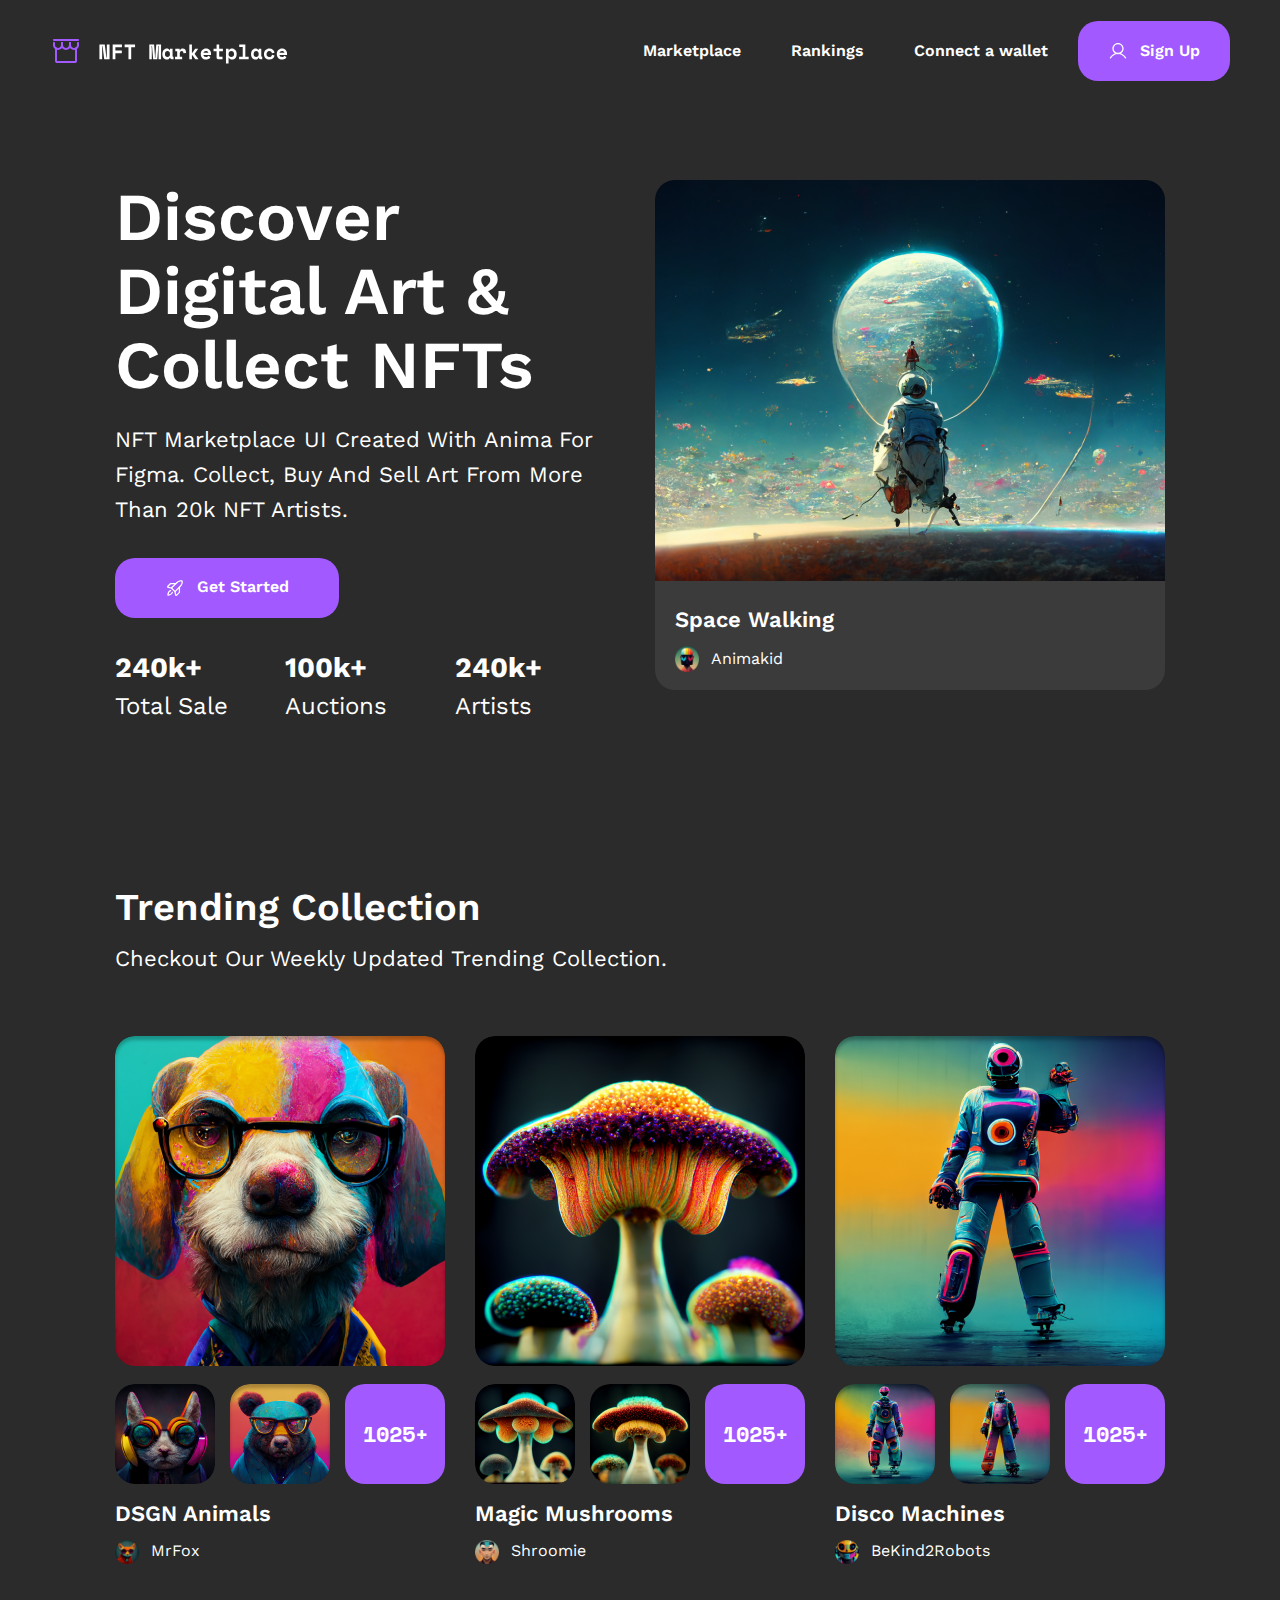
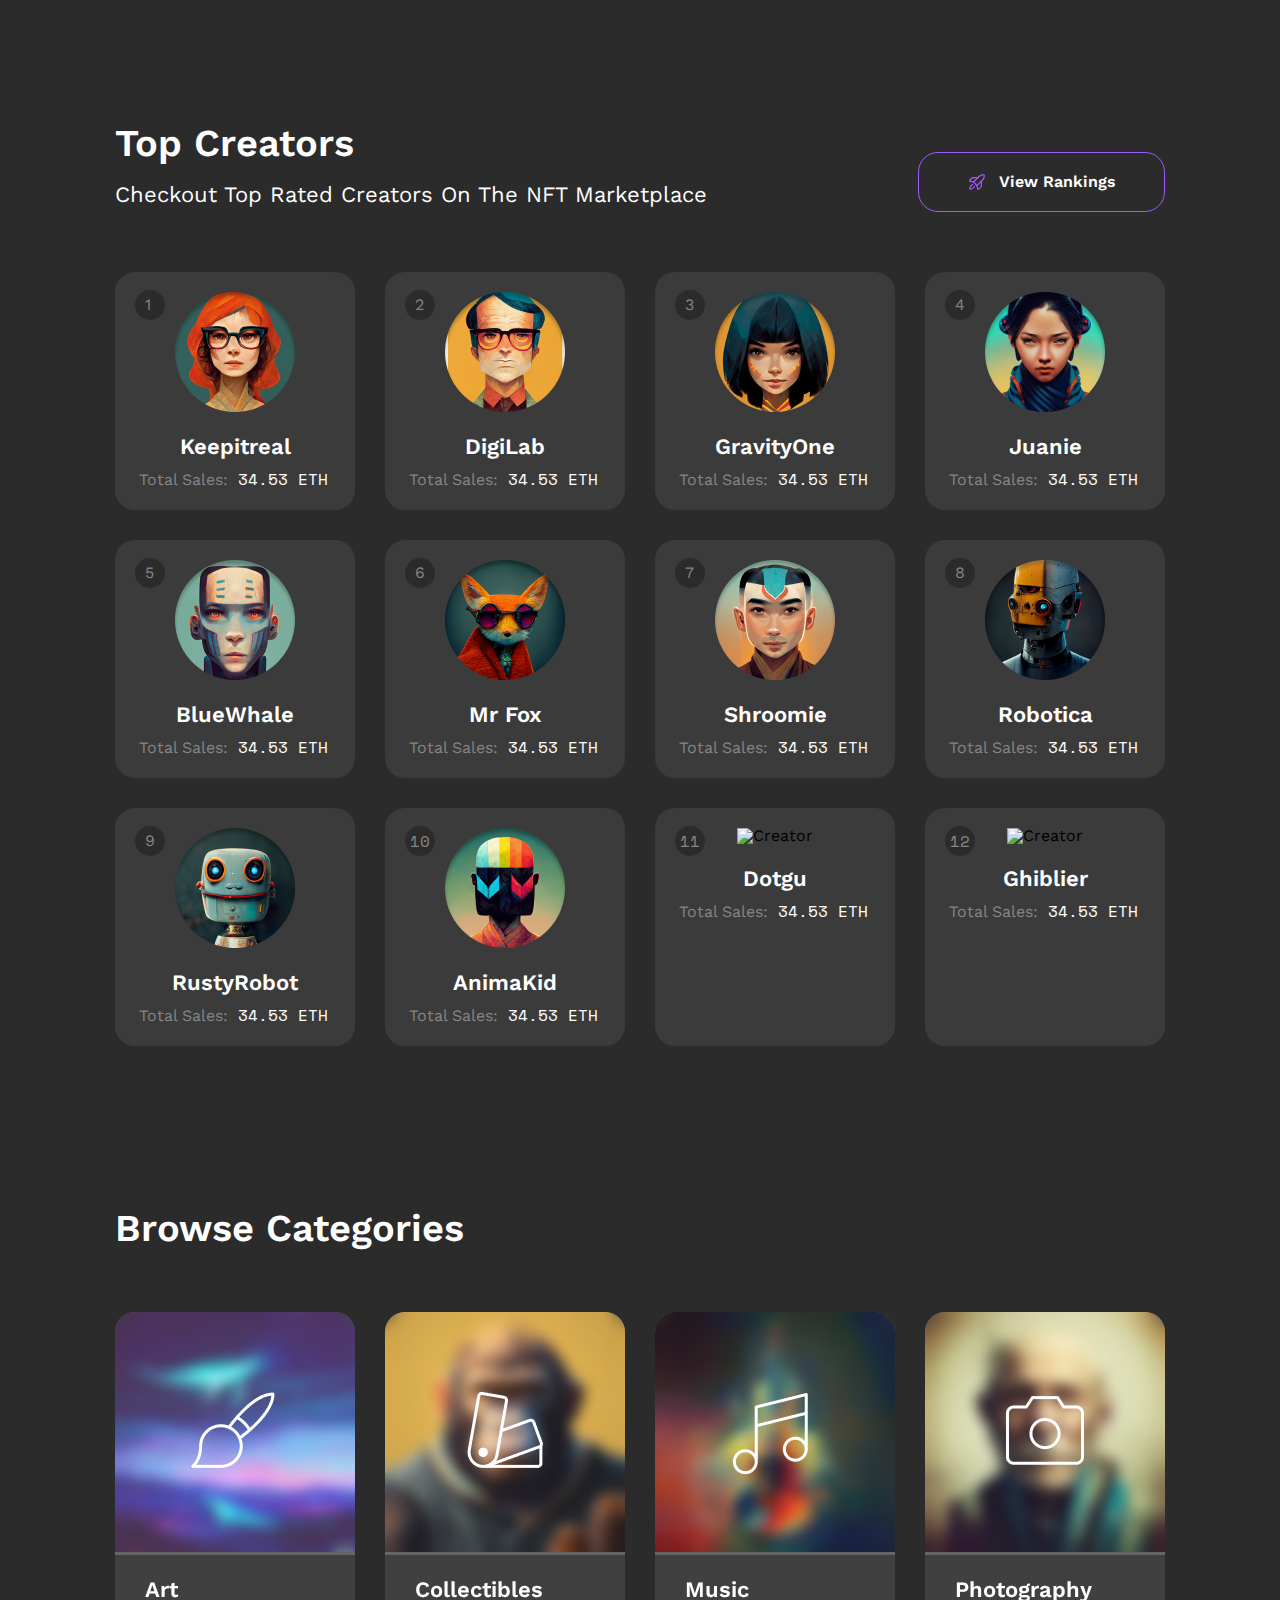
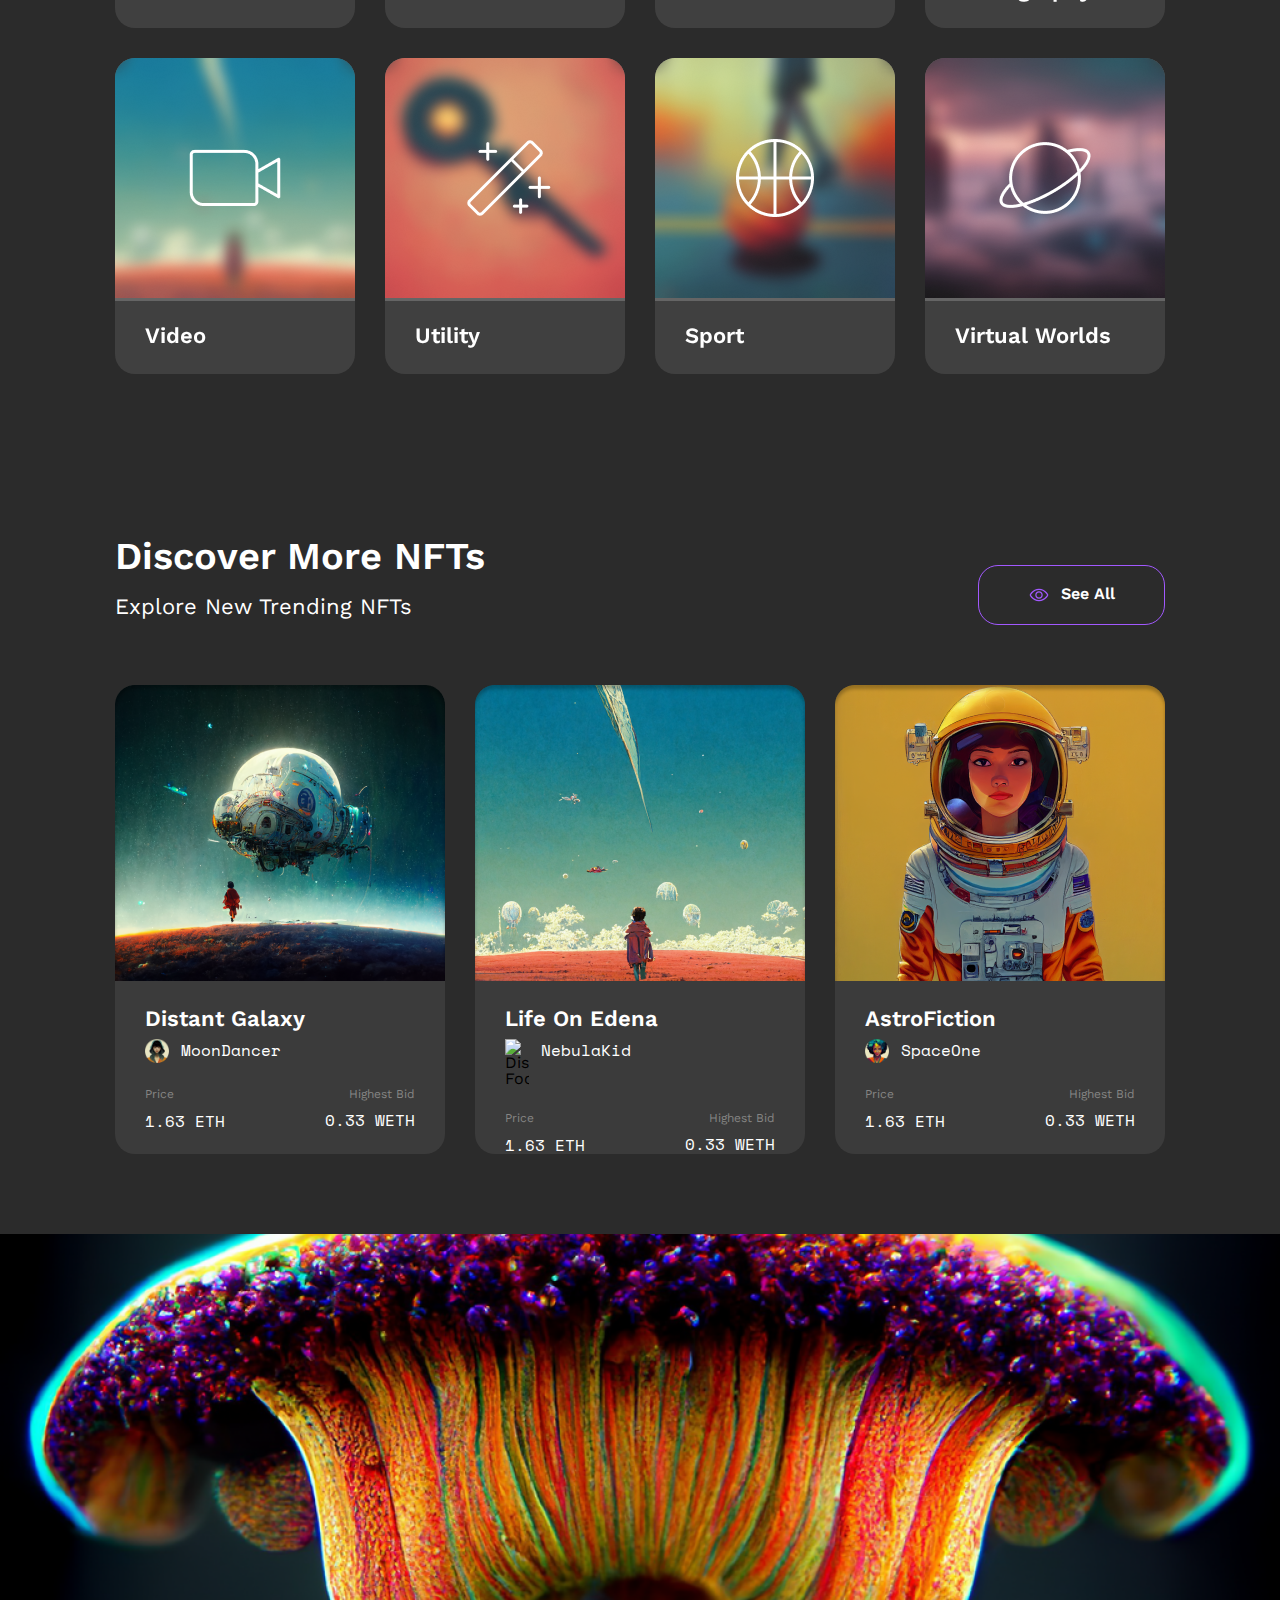
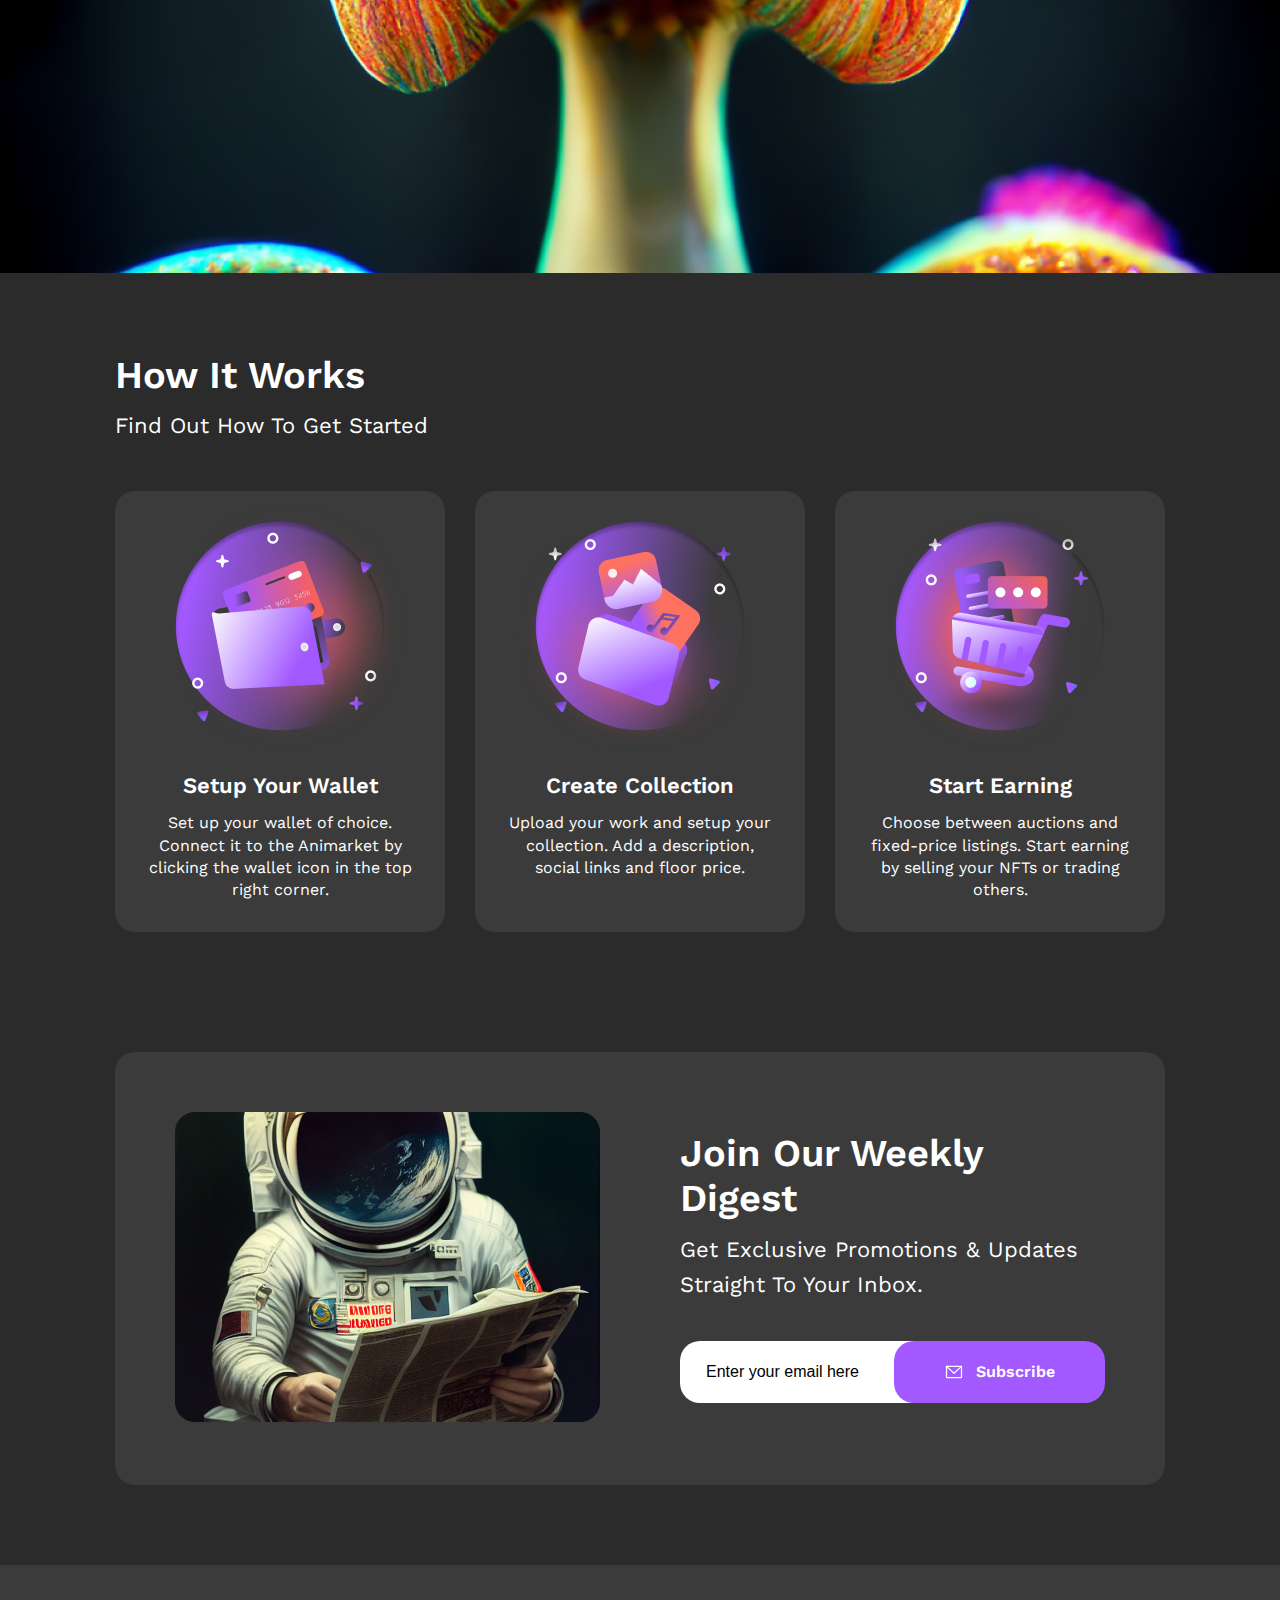
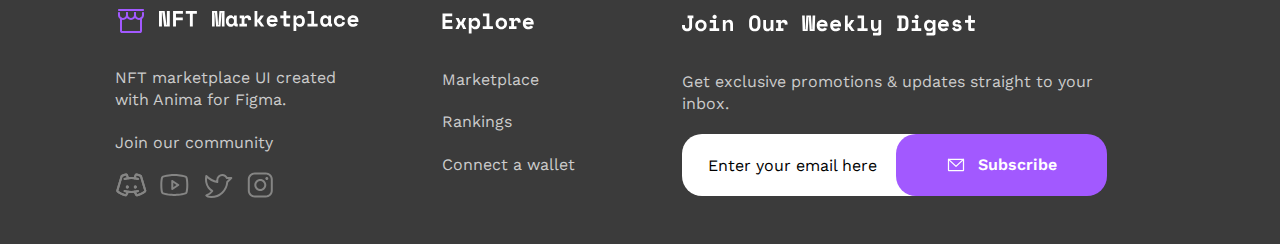
==== commit a757951e: "update toast and links" ====
--- a/index.html
+++ b/index.html
@@ -679,7 +679,7 @@
               </div>
             </div>
             <div class="mobile_button">
-              <button>
+              <button id="seeAllMobileButton">
                 <img
                   src="./assests/icons/discover_button_icon.svg"
                   alt="Discover Button Icon"
@@ -808,22 +808,22 @@
             <p>NFT marketplace UI created with Anima for Figma.</p>
             <p style="margin-bottom: 15px">Join our community</p>
             <div class="social_media">
-              <a href="#" target="_blank">
+              <a href="#">
                 <img src="./assests/icons/footer_icons/game.svg" alt="Footer" />
               </a>
-              <a href="#" target="_blank">
+              <a href="#">
                 <img
                   src="./assests/icons/footer_icons/youtube.svg"
                   alt="Footer"
                 />
               </a>
-              <a href="#" target="_blank">
+              <a href="#">
                 <img
                   src="./assests/icons/footer_icons/twitter.svg"
                   alt="Footer"
                 />
               </a>
-              <a href="#" target="_blank">
+              <a href="#">
                 <img
                   src="./assests/icons/footer_icons/instagram.svg"
                   alt="Footer"
--- a/css/style.css
+++ b/css/style.css
@@ -324,6 +324,22 @@
   display: none;
 }
 
+::-webkit-scrollbar {
+  width: 7px;
+}
+
+::-webkit-scrollbar-track {
+  background: #f1f1f1;
+}
+
+::-webkit-scrollbar-thumb {
+  background: #888;
+}
+
+::-webkit-scrollbar-thumb:hover {
+  background: #555;
+}
+
 @media screen and (max-width: 1050px) {
   .sidebar {
     width: 0px;
@@ -386,7 +402,7 @@
     margin-left: 10px;
   }
   .sidebar .link_sidebar a > span {
-    font-size: 23px;
+    font-size: 19px;
     font-weight: 500;
     line-height: 120%;
   }
@@ -683,6 +699,32 @@
   line-height: 140%;
   color: #2b2b2b;
 }
+footer .footer_container .footer_right .inputs ::-webkit-input-placeholder {
+  color: black;
+  opacity: 1;
+}
+footer .footer_container .footer_right .inputs ::-moz-placeholder {
+  color: black;
+  opacity: 1;
+}
+footer .footer_container .footer_right .inputs :-ms-input-placeholder {
+  color: black;
+  opacity: 1;
+}
+footer .footer_container .footer_right .inputs ::-ms-input-placeholder {
+  color: black;
+  opacity: 1;
+}
+footer .footer_container .footer_right .inputs ::placeholder {
+  color: black;
+  opacity: 1;
+}
+footer .footer_container .footer_right .inputs :-ms-input-placeholder {
+  color: black;
+}
+footer .footer_container .footer_right .inputs ::-ms-input-placeholder {
+  color: black;
+}
 footer .footer_container .footer_right .inputs > button {
   padding: 0px 50px;
   width: 211px;
@@ -701,19 +743,6 @@
   -webkit-transform: scale(1);
           transform: scale(1);
   background-color: #462275;
-}
-footer .footer_container .footer_right .toast {
-  position: fixed;
-  top: 0;
-  right: 0;
-  background-color: #462275;
-  color: #fff;
-  padding: 30px 100px;
-  border-radius: 4px;
-  z-index: 1;
-  opacity: 0;
-  -webkit-transition: 0.3s ease-in;
-  transition: 0.3s ease-in;
 }
 
 @media screen and (max-width: 1050px) {
@@ -843,6 +872,35 @@
           align-items: center;
 }
 
+@-webkit-keyframes change-direction {
+  0% {
+    -webkit-transform: perspective(800px) rotateY(-25deg);
+            transform: perspective(800px) rotateY(-25deg);
+  }
+  50% {
+    -webkit-transform: perspective(800px) rotateY(25deg);
+            transform: perspective(800px) rotateY(25deg);
+  }
+  100% {
+    -webkit-transform: perspective(800px) rotateY(-25deg);
+            transform: perspective(800px) rotateY(-25deg);
+  }
+}
+
+@keyframes change-direction {
+  0% {
+    -webkit-transform: perspective(800px) rotateY(-25deg);
+            transform: perspective(800px) rotateY(-25deg);
+  }
+  50% {
+    -webkit-transform: perspective(800px) rotateY(25deg);
+            transform: perspective(800px) rotateY(25deg);
+  }
+  100% {
+    -webkit-transform: perspective(800px) rotateY(-25deg);
+            transform: perspective(800px) rotateY(-25deg);
+  }
+}
 .info {
   width: 100%;
   background-color: #2b2b2b;
@@ -926,6 +984,10 @@
   height: 510px;
   background: #3b3b3b;
   border-radius: 20px;
+  -webkit-transition: 0.5s;
+  transition: 0.5s;
+  -webkit-animation: change-direction 9s infinite;
+          animation: change-direction 9s infinite;
 }
 .info .info_container .info_right > img {
   width: 510px;
@@ -2641,7 +2703,9 @@
     font-family: "Space Mono";
   }
   .mushroom .mushroom_container .mushroom_right .hidden {
-    display: initial;
+    display: -webkit-box;
+    display: -ms-flexbox;
+    display: flex;
   }
   .mushroom .mushroom_container .mushroom_right > button {
     margin-top: 30px;
@@ -2701,6 +2765,13 @@
   width: 330px;
   background: #3b3b3b;
   border-radius: 20px;
+  cursor: pointer;
+  -webkit-transition: 0.5s;
+  transition: 0.5s;
+}
+.work .work_container .work_cards .work_card:hover {
+  -webkit-box-shadow: inset 0 0 10px #a259ff;
+          box-shadow: inset 0 0 10px #a259ff;
 }
 .work .work_container .work_cards .work_card .words > h5 {
   font-style: normal;
@@ -2798,6 +2869,7 @@
   display: -webkit-box;
   display: -ms-flexbox;
   display: flex;
+  border-radius: 20px;
 }
 .join .join_container .join_left > img {
   margin: 60px 80px 60px 60px;
@@ -2866,6 +2938,32 @@
   line-height: 140%;
   color: #2b2b2b;
 }
+.join .join_container .join_right .inputs ::-webkit-input-placeholder {
+  color: black;
+  opacity: 1;
+}
+.join .join_container .join_right .inputs ::-moz-placeholder {
+  color: black;
+  opacity: 1;
+}
+.join .join_container .join_right .inputs :-ms-input-placeholder {
+  color: black;
+  opacity: 1;
+}
+.join .join_container .join_right .inputs ::-ms-input-placeholder {
+  color: black;
+  opacity: 1;
+}
+.join .join_container .join_right .inputs ::placeholder {
+  color: black;
+  opacity: 1;
+}
+.join .join_container .join_right .inputs :-ms-input-placeholder {
+  color: black;
+}
+.join .join_container .join_right .inputs ::-ms-input-placeholder {
+  color: black;
+}
 .join .join_container .join_right .inputs > button {
   padding: 0px 50px;
   width: 211px;
@@ -2892,8 +2990,14 @@
   right: 0;
   z-index: 9999;
 }
-.toastContainer .toast {
-  background-color: #462275;
+.toastContainer .success {
+  background-color: green;
+  display: -webkit-box;
+  display: -ms-flexbox;
+  display: flex;
+  -webkit-box-align: center;
+      -ms-flex-align: center;
+          align-items: center;
   color: #fff;
   padding: 20px;
   border-radius: 4px;
@@ -2901,6 +3005,31 @@
   opacity: 0;
   -webkit-transition: opacity 0.3s ease-in-out;
   transition: opacity 0.3s ease-in-out;
+}
+.toastContainer .alert {
+  background-color: red;
+  color: #fff;
+  display: -webkit-box;
+  display: -ms-flexbox;
+  display: flex;
+  -webkit-box-align: center;
+      -ms-flex-align: center;
+          align-items: center;
+  padding: 20px 15px;
+  border-radius: 4px;
+  margin-bottom: 8px;
+  opacity: 0;
+  -webkit-transition: opacity 0.3s ease-in-out;
+  transition: opacity 0.3s ease-in-out;
+}
+.toastContainer .confirm_image {
+  width: 20px;
+  margin-right: 10px;
+}
+.toastContainer .alert_image {
+  width: 20px;
+  height: 20px;
+  margin-right: 5px;
 }
 
 @media screen and (max-width: 1050px) {
@@ -2990,10 +3119,6 @@
 .register {
   width: 100%;
 }
-.register .container {
-  width: 1050px;
-  margin: auto;
-}
 .register .register_container {
   margin: auto;
   height: 691px;
@@ -3001,9 +3126,18 @@
   display: -ms-flexbox;
   display: flex;
   position: relative;
+  width: 100%;
 }
 .register .register_container .register_left {
+  width: 50%;
   margin-right: 60px;
+}
+.register .register_container .register_left > img {
+  width: 100%;
+  -o-object-fit: cover;
+     object-fit: cover;
+  -o-object-position: center;
+     object-position: center;
 }
 .register .register_container .register_left .hidden {
   width: 100%;
@@ -3024,7 +3158,7 @@
       -ms-flex-align: start;
           align-items: flex-start;
   padding: 65px 0px;
-  width: 610px;
+  width: 50%;
 }
 .register .register_container .register_right > h2 {
   font-style: normal;
@@ -3063,6 +3197,32 @@
 .register .register_container .register_right .input > input {
   margin-bottom: 3px;
 }
+.register .register_container .register_right .input ::-webkit-input-placeholder {
+  color: black;
+  opacity: 1;
+}
+.register .register_container .register_right .input ::-moz-placeholder {
+  color: black;
+  opacity: 1;
+}
+.register .register_container .register_right .input :-ms-input-placeholder {
+  color: black;
+  opacity: 1;
+}
+.register .register_container .register_right .input ::-ms-input-placeholder {
+  color: black;
+  opacity: 1;
+}
+.register .register_container .register_right .input ::placeholder {
+  color: black;
+  opacity: 1;
+}
+.register .register_container .register_right .input :-ms-input-placeholder {
+  color: black;
+}
+.register .register_container .register_right .input ::-ms-input-placeholder {
+  color: black;
+}
 .register .register_container .register_right .input > p {
   margin-bottom: 3px;
   font-style: normal;
@@ -3071,6 +3231,7 @@
   line-height: 160%;
   text-transform: capitalize;
   color: #ffffff;
+  opacity: 0;
   font-size: 16px;
   text-transform: none;
   color: #fff;
@@ -3087,9 +3248,6 @@
 @media screen and (max-width: 1050px) {
   .register {
     width: 100%;
-  }
-  .register .container {
-    width: 690px;
   }
   .register .register_container {
     margin: auto;
@@ -3150,13 +3308,8 @@
   .register {
     width: 100%;
   }
-  .register .container {
-    width: 375px;
-    margin: auto;
-  }
   .register .register_container {
     margin: auto;
-    width: 375px;
     height: 795px;
     display: -webkit-box;
     display: -ms-flexbox;
@@ -3167,7 +3320,12 @@
             flex-direction: column;
   }
   .register .register_container .register_left {
+    width: 100%;
     margin-right: 0;
+  }
+  .register .register_container .register_left > img {
+    width: 100%;
+    height: 232px;
   }
   .register .register_container .register_left .hidden {
     display: none;
@@ -3224,8 +3382,8 @@
   height: 370px;
 }
 .topbar .top_container > img {
-  max-width: 1280px;
-  max-height: 320px;
+  width: 100%;
+  height: 320px;
 }
 .topbar .top_container .absolute_image {
   position: absolute;
@@ -3695,6 +3853,13 @@
   gap: 16px;
   width: 350px;
   height: 60px;
+  background-color: transparent;
+  border: 1px solid transparent;
+  cursor: pointer;
+}
+.choice_artist .choice_artist_container .common:hover {
+  -webkit-transform: scale(1);
+          transform: scale(1);
 }
 .choice_artist .choice_artist_container .common > h5 {
   font-style: normal;
@@ -3703,6 +3868,9 @@
   line-height: 140%;
   text-transform: capitalize;
   color: #fff;
+}
+.choice_artist .choice_artist_container .common .label_text {
+  color: #858584;
 }
 .choice_artist .choice_artist_container .common .circle {
   display: -webkit-box;
@@ -3765,6 +3933,9 @@
   height: 32px;
   background: #3b3b3b;
   border-radius: 20px;
+}
+.choice_artist .choice_artist_container .border {
+  border-bottom: 2px solid #858584;
 }
 
 @media screen and (max-width: 1050px) {
@@ -4210,20 +4381,11 @@
         -ms-flex-pack: center;
             justify-content: center;
   }
-  .choice .choice_container .common {
-    width: 340px;
-  }
   .choice .choice_container .common > h5 {
     font-size: 16px;
   }
 }
 @media screen and (max-width: 690px) {
-  .choice .choice_container {
-    width: 375px;
-  }
-  .choice .choice_container .common {
-    width: 157.5px;
-  }
   .choice .choice_container .common .circle {
     display: none;
   }
@@ -4254,6 +4416,8 @@
 .cards .cards_container .card:hover {
   -webkit-transform: scale(1);
           transform: scale(1);
+  -webkit-box-shadow: 0 8px 6px -6px black;
+          box-shadow: 0 8px 6px -6px black;
 }
 .cards .cards_container .card .discover_top {
   position: relative;
@@ -4643,6 +4807,7 @@
   font-style: normal;
   color: #858584;
   text-align: start;
+  cursor: pointer;
 }
 .cards .cards_container table thead tr th:nth-child(1) {
   margin-left: 20px;
@@ -4685,8 +4850,8 @@
   transition: 0.5s;
 }
 .cards .cards_container table tbody tr:hover {
-  -webkit-transform: scale(0.97);
-          transform: scale(0.97);
+  -webkit-transform: scale(0.99);
+          transform: scale(0.99);
 }
 .cards .cards_container table tbody tr td {
   text-align: start;
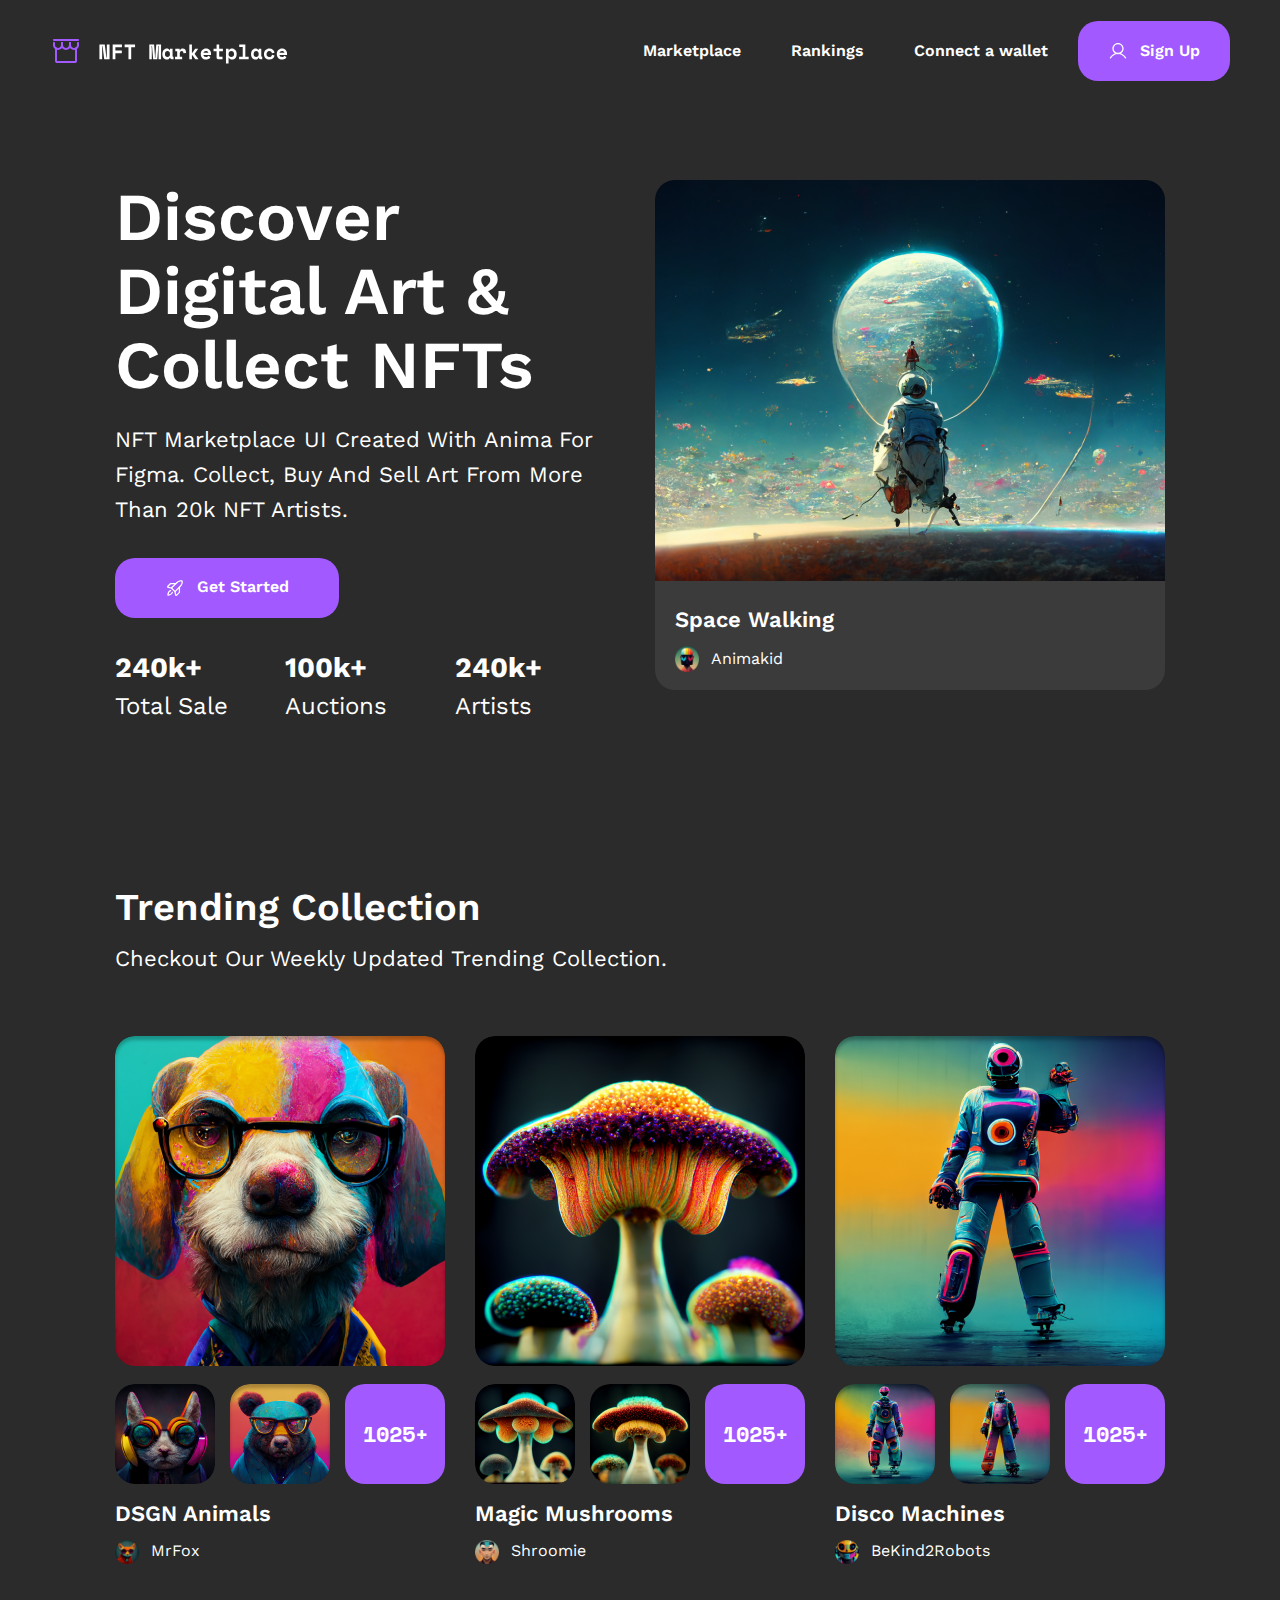
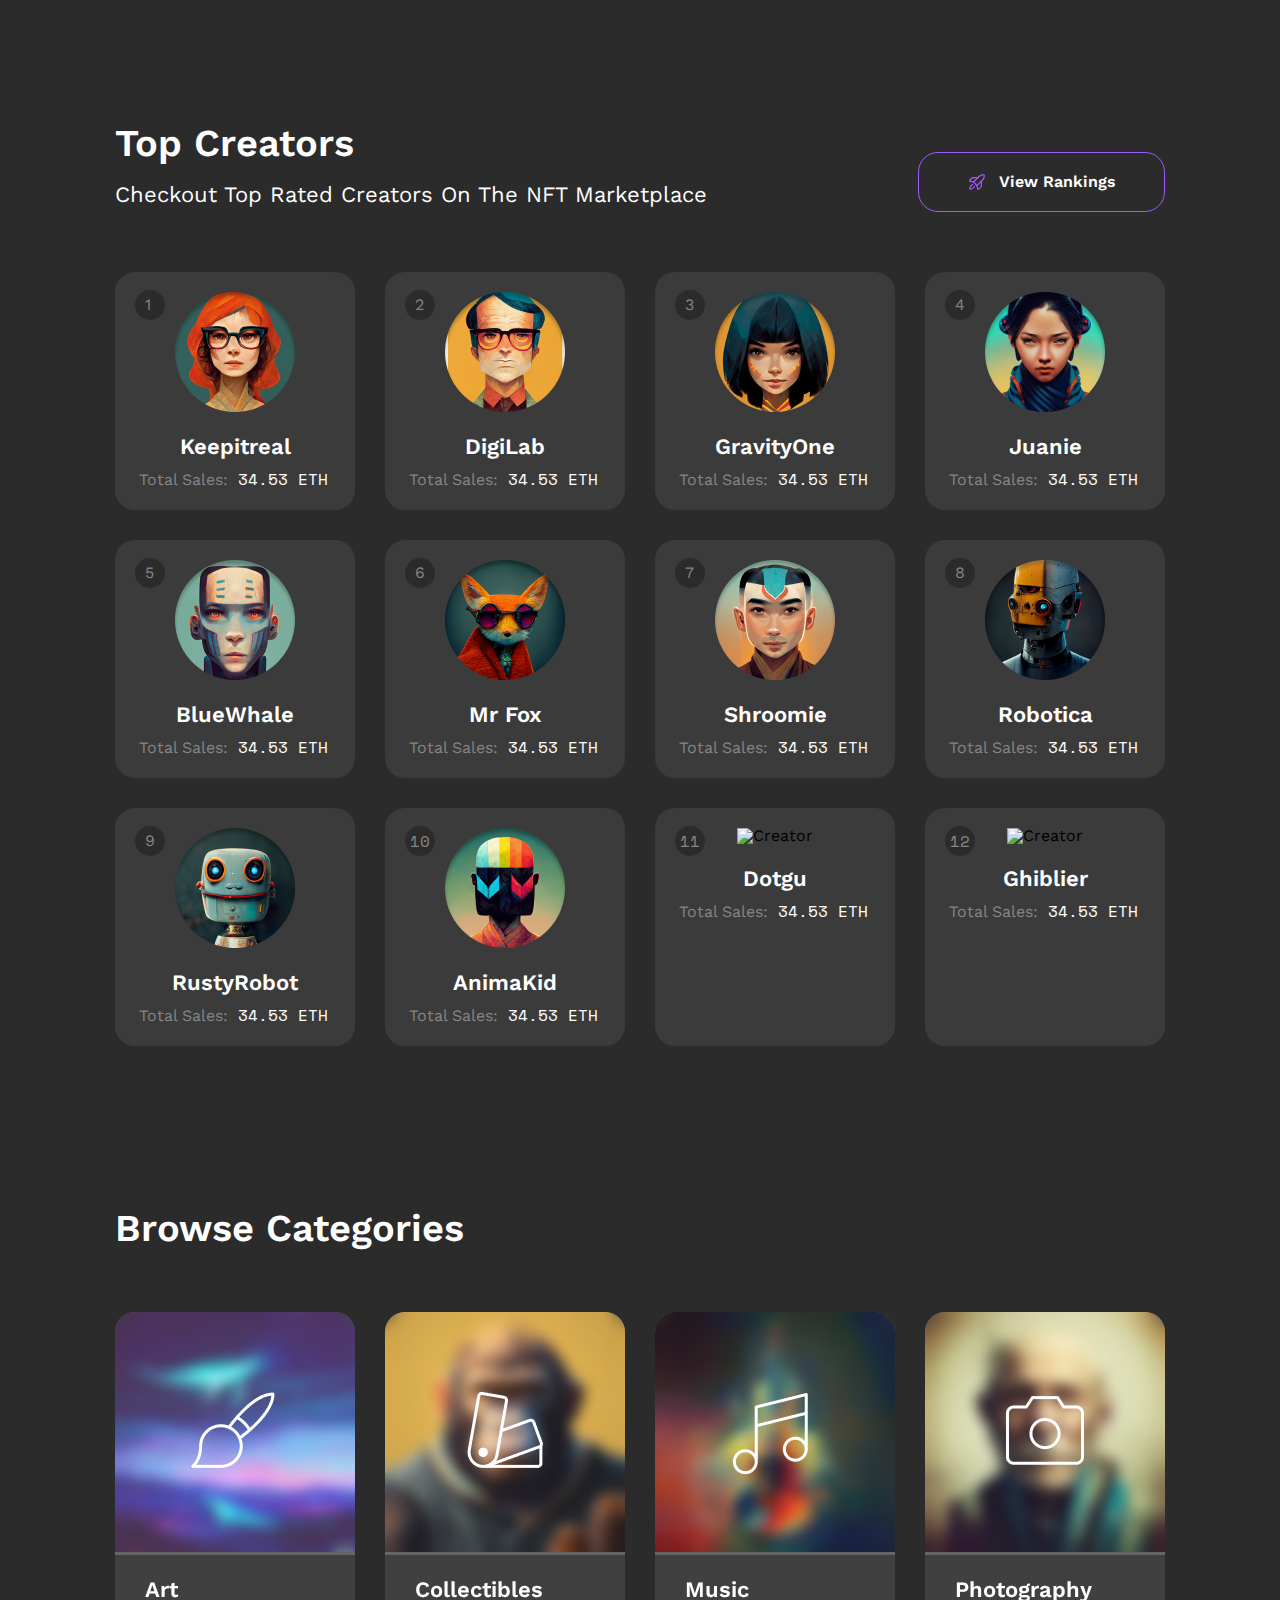
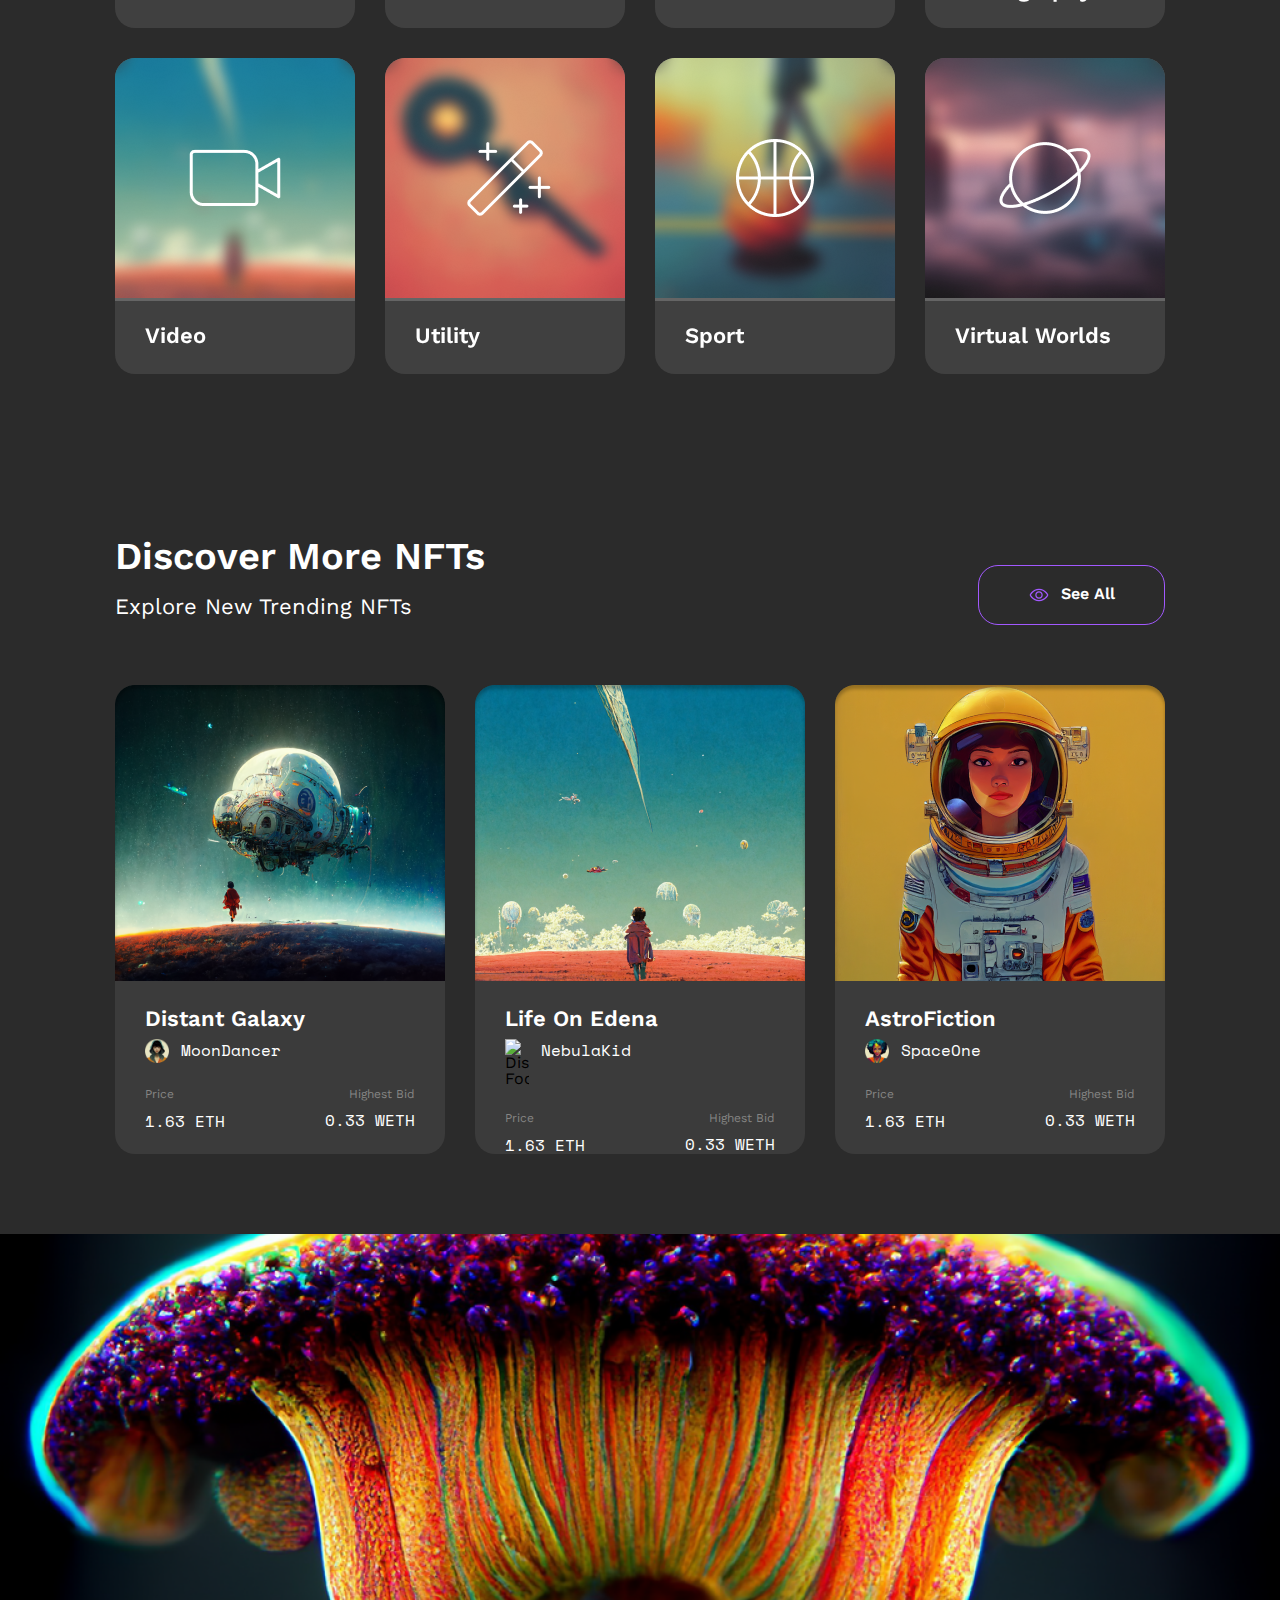
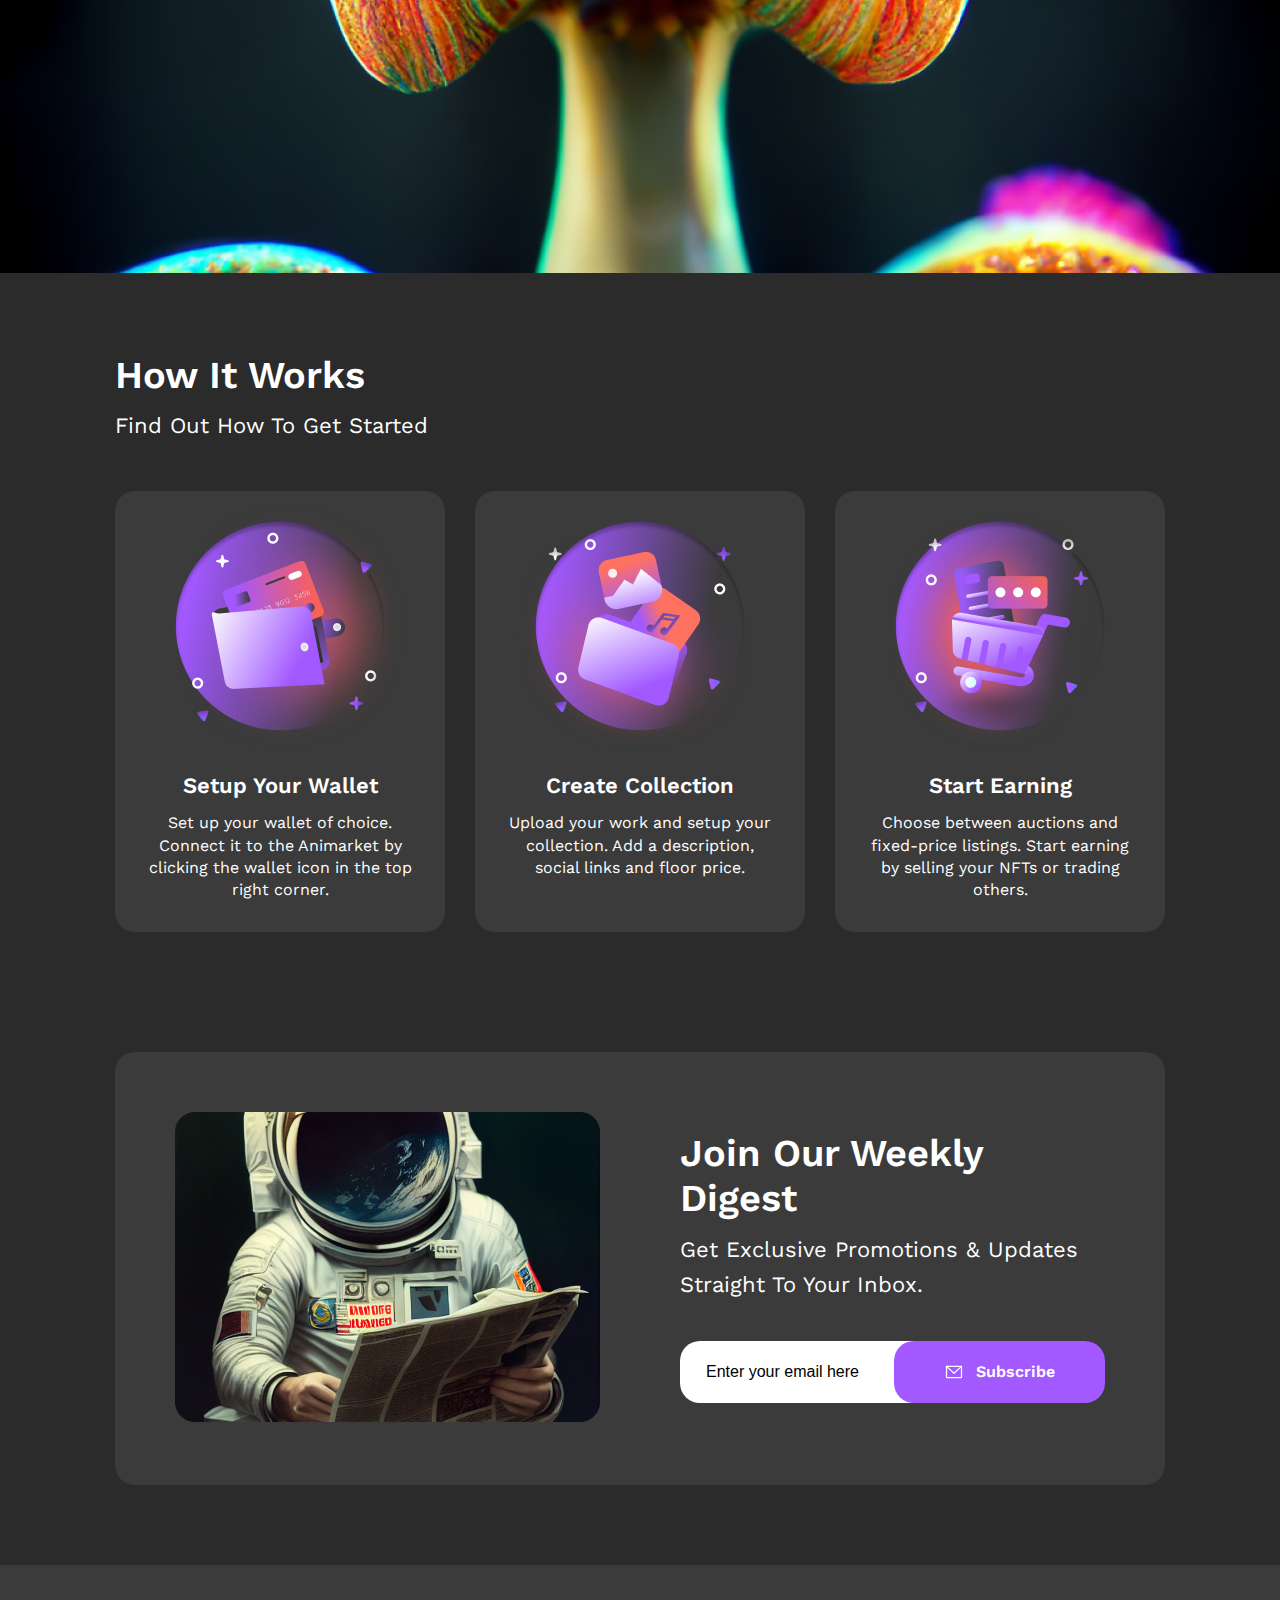
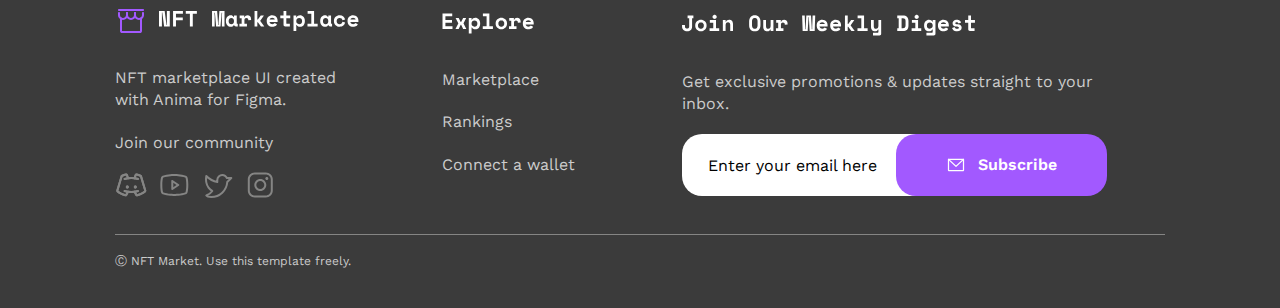
==== commit 4f5f357b: "update footer part" ====
--- a/index.html
+++ b/index.html
@@ -797,6 +797,7 @@
       </section>
       <footer>
         <div class="container footer_container">
+          <div class="topf">
           <div class="footer_left">
             <div class="top">
               <img src="./assests/icons/navbar_logo.svg" alt="Footer Logo" />
@@ -859,6 +860,11 @@
             </div>
           </div>
         </div>
+        <div class="border"></div>
+        <div class="lastFooter">
+          <p>Ⓒ NFT Market. Use this template freely.</p>
+        </div>
+        </div>
       </footer>
     </div>
     <div class="toastContainer"></div>
--- a/css/style.css
+++ b/css/style.css
@@ -232,7 +232,6 @@
 .navbar {
   width: 100%;
   height: 100px;
-  background-color: #2b2b2b;
   margin: auto;
 }
 .navbar .container {
@@ -402,7 +401,7 @@
     margin-left: 10px;
   }
   .sidebar .link_sidebar a > span {
-    font-size: 19px;
+    font-size: 17px;
     font-weight: 500;
     line-height: 120%;
   }
@@ -562,8 +561,17 @@
   background-color: #3b3b3b;
 }
 footer .footer_container {
-  padding-top: 40px;
-  padding-bottom: 40px;
+  display: -webkit-box;
+  display: -ms-flexbox;
+  display: flex;
+  -webkit-box-orient: vertical;
+  -webkit-box-direction: normal;
+      -ms-flex-direction: column;
+          flex-direction: column;
+  padding: 40px 0;
+}
+footer .footer_container .topf {
+  padding-bottom: 30px;
   display: -webkit-box;
   display: -ms-flexbox;
   display: flex;
@@ -571,9 +579,8 @@
       -ms-flex-align: center;
           align-items: center;
   background-color: #3b3b3b;
-  margin: auto;
-}
-footer .footer_container .footer_left {
+}
+footer .footer_container .topf .footer_left {
   display: -webkit-box;
   display: -ms-flexbox;
   display: flex;
@@ -587,16 +594,16 @@
   padding: 0px 84px 0px 0px;
   width: 327.41px;
 }
-footer .footer_container .footer_left .top {
+footer .footer_container .topf .footer_left .top {
   display: -webkit-box;
   display: -ms-flexbox;
   display: flex;
   margin-bottom: 30px;
 }
-footer .footer_container .footer_left .top > img {
+footer .footer_container .topf .footer_left .top > img {
   margin-right: 12px;
 }
-footer .footer_container .footer_left > p {
+footer .footer_container .topf .footer_left > p {
   font-style: normal;
   font-weight: 400;
   font-size: 16px;
@@ -604,11 +611,11 @@
   color: #cccccc;
   margin-bottom: 20px;
 }
-footer .footer_container .footer_left .social_media > a {
+footer .footer_container .topf .footer_left .social_media > a {
   text-decoration: none;
   margin-right: 5px;
 }
-footer .footer_container .footer_middle {
+footer .footer_container .topf .footer_middle {
   display: -webkit-box;
   display: -ms-flexbox;
   display: flex;
@@ -622,10 +629,10 @@
   padding: 0px;
   width: 240px;
 }
-footer .footer_container .footer_middle > img {
+footer .footer_container .topf .footer_middle > img {
   margin-bottom: 35px;
 }
-footer .footer_container .footer_middle > a {
+footer .footer_container .topf .footer_middle > a {
   text-decoration: none;
   font-style: normal;
   font-weight: 400;
@@ -634,7 +641,7 @@
   color: #cccccc;
   margin-bottom: 20px;
 }
-footer .footer_container .footer_right {
+footer .footer_container .topf .footer_right {
   display: -webkit-box;
   display: -ms-flexbox;
   display: flex;
@@ -648,10 +655,10 @@
   padding: 0px;
   width: 420px;
 }
-footer .footer_container .footer_right > img {
+footer .footer_container .topf .footer_right > img {
   margin-bottom: 35px;
 }
-footer .footer_container .footer_right > p {
+footer .footer_container .topf .footer_right > p {
   font-style: normal;
   font-weight: 400;
   font-size: 16px;
@@ -659,7 +666,7 @@
   color: #cccccc;
   margin-bottom: 20px;
 }
-footer .footer_container .footer_right .inputs {
+footer .footer_container .topf .footer_right .inputs {
   display: -webkit-box;
   display: -ms-flexbox;
   display: flex;
@@ -673,7 +680,7 @@
   width: 425px;
   height: 60px;
 }
-footer .footer_container .footer_right .inputs > input {
+footer .footer_container .topf .footer_right .inputs > input {
   display: -webkit-box;
   display: -ms-flexbox;
   display: flex;
@@ -699,33 +706,33 @@
   line-height: 140%;
   color: #2b2b2b;
 }
-footer .footer_container .footer_right .inputs ::-webkit-input-placeholder {
+footer .footer_container .topf .footer_right .inputs ::-webkit-input-placeholder {
   color: black;
   opacity: 1;
 }
-footer .footer_container .footer_right .inputs ::-moz-placeholder {
+footer .footer_container .topf .footer_right .inputs ::-moz-placeholder {
   color: black;
   opacity: 1;
 }
-footer .footer_container .footer_right .inputs :-ms-input-placeholder {
+footer .footer_container .topf .footer_right .inputs :-ms-input-placeholder {
   color: black;
   opacity: 1;
 }
-footer .footer_container .footer_right .inputs ::-ms-input-placeholder {
+footer .footer_container .topf .footer_right .inputs ::-ms-input-placeholder {
   color: black;
   opacity: 1;
 }
-footer .footer_container .footer_right .inputs ::placeholder {
+footer .footer_container .topf .footer_right .inputs ::placeholder {
   color: black;
   opacity: 1;
 }
-footer .footer_container .footer_right .inputs :-ms-input-placeholder {
+footer .footer_container .topf .footer_right .inputs :-ms-input-placeholder {
   color: black;
 }
-footer .footer_container .footer_right .inputs ::-ms-input-placeholder {
+footer .footer_container .topf .footer_right .inputs ::-ms-input-placeholder {
   color: black;
 }
-footer .footer_container .footer_right .inputs > button {
+footer .footer_container .topf .footer_right .inputs > button {
   padding: 0px 50px;
   width: 211px;
   height: 62px;
@@ -739,10 +746,25 @@
   -ms-flex-positive: 0;
       flex-grow: 0;
 }
-footer .footer_container .footer_right .inputs > button:hover {
+footer .footer_container .topf .footer_right .inputs > button:hover {
   -webkit-transform: scale(1);
           transform: scale(1);
   background-color: #462275;
+}
+footer .footer_container .border {
+  width: 100%;
+  margin: auto;
+  background-color: #858584;
+  height: 1px;
+  margin-bottom: 20px;
+}
+footer .footer_container .lastFooter {
+  font-family: "Work Sans";
+  font-style: normal;
+  font-weight: 400;
+  font-size: 12px;
+  line-height: 110%;
+  color: #cccccc;
 }
 
 @media screen and (max-width: 1050px) {
@@ -750,7 +772,8 @@
     width: 690px;
     margin: auto;
   }
-  footer .footer_container {
+  footer .footer_container .topf {
+    padding-bottom: 49px;
     -webkit-box-orient: vertical;
     -webkit-box-direction: normal;
         -ms-flex-direction: column;
@@ -759,22 +782,36 @@
         -ms-flex-pack: center;
             justify-content: center;
   }
-  footer .footer_container .footer_left {
+  footer .footer_container .topf .footer_left {
     margin-bottom: 30px;
     width: 690px;
   }
-  footer .footer_container .footer_middle {
+  footer .footer_container .topf .footer_middle {
     margin-bottom: 30px;
     width: 690px;
   }
-  footer .footer_container .footer_middle > img {
+  footer .footer_container .topf .footer_middle > img {
     margin-bottom: 30px;
   }
-  footer .footer_container .footer_right {
+  footer .footer_container .topf .footer_right {
     width: 690px;
   }
-  footer .footer_container .footer_right > img {
+  footer .footer_container .topf .footer_right > img {
     margin-bottom: 30px;
+  }
+  footer .footer_container .border {
+    background-color: #858584;
+    width: 100%;
+    height: 1px;
+    margin-bottom: 20px;
+  }
+  footer .footer_container .lastFooter {
+    font-family: "Work Sans";
+    font-style: normal;
+    font-weight: 400;
+    font-size: 12px;
+    line-height: 110%;
+    color: #cccccc;
   }
 }
 @media screen and (max-width: 690px) {
@@ -782,7 +819,8 @@
     width: 315px;
     margin: auto;
   }
-  footer .footer_container {
+  footer .footer_container .topf {
+    padding-bottom: 30px;
     -webkit-box-orient: vertical;
     -webkit-box-direction: normal;
         -ms-flex-direction: column;
@@ -791,30 +829,30 @@
         -ms-flex-pack: center;
             justify-content: center;
   }
-  footer .footer_container .footer_left {
+  footer .footer_container .topf .footer_left {
     margin-bottom: 30px;
     width: 315px;
     margin: 0;
     padding: 0;
   }
-  footer .footer_container .footer_left > img {
+  footer .footer_container .topf .footer_left > img {
     margin-bottom: 20px;
   }
-  footer .footer_container .footer_middle {
+  footer .footer_container .topf .footer_middle {
     margin-bottom: 30px;
     width: 315px;
   }
-  footer .footer_container .footer_middle > img {
+  footer .footer_container .topf .footer_middle > img {
     margin-bottom: 20px;
     margin-top: 40px;
   }
-  footer .footer_container .footer_right {
+  footer .footer_container .topf .footer_right {
     width: 315px;
   }
-  footer .footer_container .footer_right > img {
+  footer .footer_container .topf .footer_right > img {
     margin-bottom: 20px;
   }
-  footer .footer_container .footer_right .inputs {
+  footer .footer_container .topf .footer_right .inputs {
     display: -webkit-box;
     display: -ms-flexbox;
     display: flex;
@@ -828,7 +866,7 @@
     width: 300px;
     height: 108px;
   }
-  footer .footer_container .footer_right .inputs > input {
+  footer .footer_container .topf .footer_right .inputs > input {
     display: -webkit-box;
     display: -ms-flexbox;
     display: flex;
@@ -847,11 +885,25 @@
     padding: 0 15px;
     margin-bottom: 16px;
   }
-  footer .footer_container .footer_right .inputs > button {
+  footer .footer_container .topf .footer_right .inputs > button {
     padding: 0px 50px;
     width: 300px;
     height: 46px;
     margin-left: 0;
+  }
+  footer .footer_container .border {
+    background-color: #858584;
+    width: 100%;
+    height: 1px;
+    margin-bottom: 20px;
+  }
+  footer .footer_container .lastFooter {
+    font-family: "Work Sans";
+    font-style: normal;
+    font-weight: 400;
+    font-size: 12px;
+    line-height: 110%;
+    color: #cccccc;
   }
 }
 .container {
@@ -1055,6 +1107,7 @@
     line-height: 140%;
     width: 330px;
     height: 66px;
+    text-transform: none;
     margin-bottom: 20px;
   }
   .info .info_container .info_left .ratings {
@@ -1144,6 +1197,7 @@
     line-height: 160%;
     text-transform: capitalize;
     color: #ffffff;
+    text-transform: none;
     font-size: 16px;
     line-height: 140%;
     width: 315px;
@@ -1155,6 +1209,8 @@
     height: 315px;
     background: #3b3b3b;
     border-radius: 20px;
+    -webkit-animation: change-direction 9s infinite;
+            animation: change-direction 9s infinite;
   }
   .info .info_container .info_mobile_media .info_picture > img {
     width: 315px;
@@ -1430,6 +1486,7 @@
   }
   .collection .collection_container > p {
     font-size: 16px;
+    text-transform: none;
     line-height: 140%;
   }
   .collection .collection_container .cards {
@@ -1655,6 +1712,7 @@
   }
   .creators .creators_container .left_right .creators_left > p {
     font-size: 16px;
+    text-transform: none;
     line-height: 140%;
   }
   .creators .creators_container .left_right .creators_right > button {
@@ -2245,6 +2303,7 @@
     line-height: 140%;
   }
   .discover .discover_container .left_and_right .discover_left > p {
+    text-transform: none;
     font-size: 16px;
     line-height: 140%;
   }
@@ -2359,7 +2418,7 @@
   }
 }
 .mushroom {
-  background-image: url("../../assests/images/mushroom.png");
+  background-image: url("../assests/images/mushroom.png");
   background-size: cover;
   background-position: center;
   background-repeat: no-repeat;
@@ -2802,6 +2861,7 @@
     line-height: 140%;
   }
   .work .work_container > p {
+    text-transform: none;
     font-size: 16px;
     line-height: 140%;
     margin-bottom: 40px;
@@ -3050,6 +3110,7 @@
     line-height: 140%;
   }
   .join .join_container .join_right > p {
+    text-transform: none;
     font-size: 16px;
     line-height: 140%;
   }
@@ -3281,6 +3342,7 @@
     line-height: 120%;
   }
   .register .register_container .register_right > p {
+    text-transform: none;
     font-size: 16px;
     line-height: 140%;
     width: 325px;
@@ -3656,6 +3718,7 @@
     line-height: 160%;
     text-transform: capitalize;
     color: #ffffff;
+    text-transform: none;
     font-size: 16px;
     line-height: 140%;
   }
@@ -3782,6 +3845,7 @@
     line-height: 160%;
     text-transform: capitalize;
     color: #ffffff;
+    text-transform: none;
     font-size: 16px;
     line-height: 140%;
   }
@@ -4721,6 +4785,7 @@
   text-align: center;
   background-color: transparent;
   border: 1px solid transparent;
+  cursor: pointer;
 }
 .choice .choice_container .word:hover {
   -webkit-transform: scale(1);
